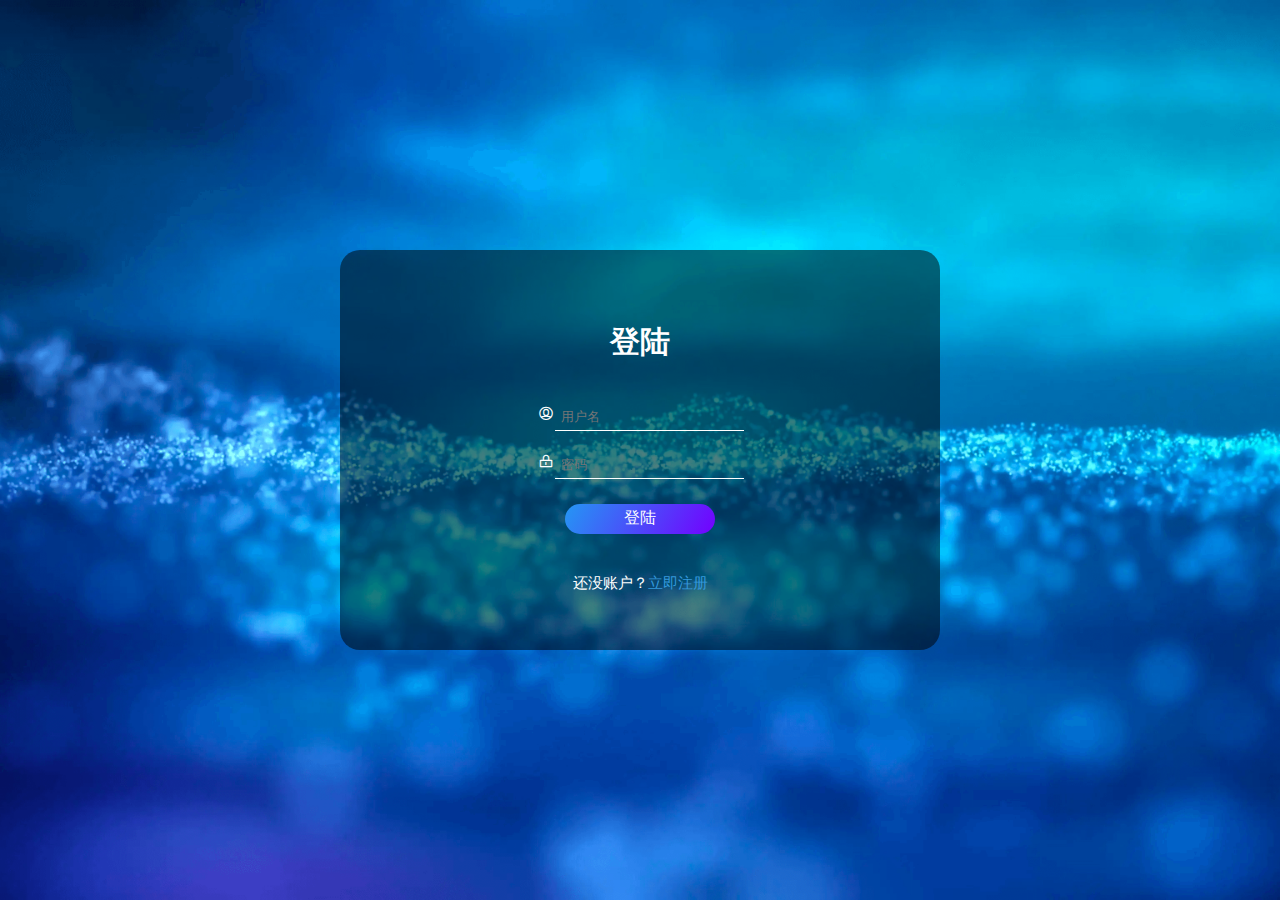
==== index.html @ 58e6f4a0 "first commit" ====
<!DOCTYPE html>
<html lang="en">

<head>
    <meta charset="UTF-8">
    <meta http-equiv="X-UA-Compatible" content="IE=edge">
    <meta name="viewport" content="width=device-width, initial-scale=1.0">
    <title>登陆系统</title>

    <link rel="stylesheet" href="./css/iconfont.css">
    <link rel="stylesheet" href="./css/index.css">

    <script src="./js/vue.js"></script>
    <script src="./js/axios-0.18.0.js"></script>
</head>

<body>

    <div class="login-box" id="login-vue">
        <h1>登陆</h1>
        <div class="input-box">
            <div class="input-text">
                <span class='iconfont icon-mine'></span>
                <input type="text" placeholder="用户名">
            </div>
            <div class="input-text">
                <span class='iconfont icon-lock'></span>
                <input type="password" placeholder="密码">
            </div>
            <div class="input-btn" @click="login_check()">
                登陆
            </div>

            <div class="sign-up">
                还没账户？<a href="#">立即注册</a>
            </div>
        </div>
    </div>


</body>
<!--vue内容-->
<script src="./js/index.js"></script>

</html>
---- css/iconfont.css ----
@font-face {font-family: "iconfont";
    src: url('iconfont.eot?t=1606563658079'); /* IE9 */
    src: url('iconfont.eot?t=1606563658079#iefix') format('embedded-opentype'), /* IE6-IE8 */
    url('[data-uri]') format('woff2'),
    url('iconfont.woff?t=1606563658079') format('woff'),
    url('iconfont.ttf?t=1606563658079') format('truetype'), /* chrome, firefox, opera, Safari, Android, iOS 4.2+ */
    url('iconfont.svg?t=1606563658079#iconfont') format('svg'); /* iOS 4.1- */
  }
  
  .iconfont {
    font-family: "iconfont" !important;
    font-size: 16px;
    font-style: normal;
    -webkit-font-smoothing: antialiased;
    -moz-osx-font-smoothing: grayscale;
  }
  
  .icon-coupons:before {
    content: "\e6fb";
  }
  
  .icon-createtask_fill:before {
    content: "\e6fc";
  }
  
  .icon-createtask:before {
    content: "\e6fd";
  }
  
  .icon-customerservice_fill:before {
    content: "\e6fe";
  }
  
  .icon-customerservice:before {
    content: "\e6ff";
  }
  
  .icon-delete_fill:before {
    content: "\e700";
  }
  
  .icon-delete:before {
    content: "\e701";
  }
  
  .icon-document:before {
    content: "\e702";
  }
  
  .icon-document_fill:before {
    content: "\e703";
  }
  
  .icon-dynamic_fill:before {
    content: "\e704";
  }
  
  .icon-dynamic:before {
    content: "\e705";
  }
  
  .icon-editor:before {
    content: "\e706";
  }
  
  .icon-eit:before {
    content: "\e707";
  }
  
  .icon-emoji_fill:before {
    content: "\e708";
  }
  
  .icon-emoji:before {
    content: "\e709";
  }
  
  .icon-empty:before {
    content: "\e70a";
  }
  
  .icon-empty_fill:before {
    content: "\e70b";
  }
  
  .icon-enter:before {
    content: "\e70c";
  }
  
  .icon-enterinto:before {
    content: "\e70d";
  }
  
  .icon-enterinto_fill:before {
    content: "\e70e";
  }
  
  .icon-feedback_fill:before {
    content: "\e70f";
  }
  
  .icon-feedback:before {
    content: "\e710";
  }
  
  .icon-flag_fill:before {
    content: "\e711";
  }
  
  .icon-flag:before {
    content: "\e712";
  }
  
  .icon-flashlight:before {
    content: "\e713";
  }
  
  .icon-flashlight_fill:before {
    content: "\e714";
  }
  
  .icon-flip:before {
    content: "\e715";
  }
  
  .icon-flip_fill:before {
    content: "\e716";
  }
  
  .icon-fullscreen:before {
    content: "\e717";
  }
  
  .icon-group:before {
    content: "\e718";
  }
  
  .icon-group_fill:before {
    content: "\e719";
  }
  
  .icon-headlines_fill:before {
    content: "\e71a";
  }
  
  .icon-headlines:before {
    content: "\e71b";
  }
  
  .icon-homepage_fill:before {
    content: "\e71c";
  }
  
  .icon-homepage:before {
    content: "\e71d";
  }
  
  .icon-integral_fill:before {
    content: "\e71e";
  }
  
  .icon-integral:before {
    content: "\e71f";
  }
  
  .icon-interactive_fill:before {
    content: "\e720";
  }
  
  .icon-interactive:before {
    content: "\e721";
  }
  
  .icon-keyboard:before {
    content: "\e722";
  }
  
  .icon-label:before {
    content: "\e723";
  }
  
  .icon-label_fill:before {
    content: "\e724";
  }
  
  .icon-like_fill:before {
    content: "\e725";
  }
  
  .icon-like:before {
    content: "\e726";
  }
  
  .icon-live_fill:before {
    content: "\e727";
  }
  
  .icon-live:before {
    content: "\e728";
  }
  
  .icon-lock_fill:before {
    content: "\e729";
  }
  
  .icon-lock:before {
    content: "\e72a";
  }
  
  .icon-mail:before {
    content: "\e72b";
  }
  
  .icon-mail_fill:before {
    content: "\e72c";
  }
  
  .icon-manage_fill:before {
    content: "\e72d";
  }
  
  .icon-manage:before {
    content: "\e72e";
  }
  
  .icon-message:before {
    content: "\e72f";
  }
  
  .icon-message_fill:before {
    content: "\e730";
  }
  
  .icon-mine:before {
    content: "\e731";
  }
  
  .icon-mine_fill:before {
    content: "\e732";
  }
  
  .icon-mobilephone_fill:before {
    content: "\e733";
  }
  
  .icon-mobilephone:before {
    content: "\e734";
  }
  
  .icon-more:before {
    content: "\e735";
  }
  
  .icon-narrow:before {
    content: "\e736";
  }
  
  .icon-offline_fill:before {
    content: "\e737";
  }
  
  .icon-offline:before {
    content: "\e738";
  }
  
  .icon-order_fill:before {
    content: "\e739";
  }
  
  .icon-order:before {
    content: "\e73a";
  }
  
  .icon-other:before {
    content: "\e73b";
  }
  
  .icon-people_fill:before {
    content: "\e73c";
  }
  
  .icon-people:before {
    content: "\e73d";
  }
  
  .icon-picture_fill:before {
    content: "\e73e";
  }
  
  .icon-picture:before {
    content: "\e73f";
  }
  
  .icon-play:before {
    content: "\e740";
  }
  
  .icon-play_fill:before {
    content: "\e741";
  }
  
  .icon-playon_fill:before {
    content: "\e742";
  }
  
  .icon-playon:before {
    content: "\e743";
  }
  
  .icon-praise_fill:before {
    content: "\e744";
  }
  
  .icon-praise:before {
    content: "\e745";
  }
  
  .icon-prompt_fill:before {
    content: "\e746";
  }
  
  .icon-prompt:before {
    content: "\e747";
  }
  
  .icon-qrcode_fill:before {
    content: "\e748";
  }
  
  .icon-qrcode:before {
    content: "\e749";
  }
  
  .icon-redpacket_fill:before {
    content: "\e74a";
  }
  
  .icon-redpacket:before {
    content: "\e74b";
  }
  
  .icon-refresh:before {
    content: "\e74c";
  }
  
  .icon-remind_fill:before {
    content: "\e74d";
  }
  
  .icon-remind:before {
    content: "\e74e";
  }
  
  .icon-return:before {
    content: "\e74f";
  }
  
  .icon-right:before {
    content: "\e750";
  }
  
  .icon-scan:before {
    content: "\e751";
  }
  
  .icon-select_fill:before {
    content: "\e752";
  }
  
  .icon-select:before {
    content: "\e753";
  }
  
  .icon-send:before {
    content: "\e754";
  }
  
  .icon-service_fill:before {
    content: "\e755";
  }
  
  .icon-service:before {
    content: "\e756";
  }
  
  .icon-setup_fill:before {
    content: "\e757";
  }
  
  .icon-setup:before {
    content: "\e758";
  }
  
  .icon-share_fill:before {
    content: "\e759";
  }
  
  .icon-share:before {
    content: "\e75a";
  }
  
  .icon-shielding_fill:before {
    content: "\e75b";
  }
  
  .icon-shielding:before {
    content: "\e75c";
  }
  
  .icon-smallscreen_fill:before {
    content: "\e75d";
  }
  
  .icon-smallscreen:before {
    content: "\e75e";
  }
  
  .icon-stealth_fill:before {
    content: "\e75f";
  }
  
  .icon-stealth:before {
    content: "\e760";
  }
  
  .icon-success_fill:before {
    content: "\e761";
  }
  
  .icon-success:before {
    content: "\e762";
  }
  
  .icon-suspend:before {
    content: "\e763";
  }
  
  .icon-switch:before {
    content: "\e764";
  }
  
  .icon-systemprompt_fill:before {
    content: "\e765";
  }
  
  .icon-systemprompt:before {
    content: "\e766";
  }
  
  .icon-tailor:before {
    content: "\e767";
  }
  
  .icon-task:before {
    content: "\e768";
  }
  
  .icon-task_fill:before {
    content: "\e769";
  }
  
  .icon-tasklist_fill:before {
    content: "\e76a";
  }
  
  .icon-tasklist:before {
    content: "\e76b";
  }
  
  .icon-text:before {
    content: "\e76c";
  }
  
  .icon-time_fill:before {
    content: "\e76d";
  }
  
  .icon-time:before {
    content: "\e76e";
  }
  
  .icon-translation_fill:before {
    content: "\e76f";
  }
  
  .icon-translation:before {
    content: "\e770";
  }
  
  .icon-trash:before {
    content: "\e771";
  }
  
  .icon-trash_fill:before {
    content: "\e772";
  }
  
  .icon-undo:before {
    content: "\e773";
  }
  
  .icon-unlock_fill:before {
    content: "\e774";
  }
  
  .icon-unlock:before {
    content: "\e775";
  }
  
  .icon-video:before {
    content: "\e776";
  }
  
  .icon-video_fill:before {
    content: "\e777";
  }
  
  .icon-warning_fill:before {
    content: "\e778";
  }
  
  .icon-warning:before {
    content: "\e779";
  }
  
  .icon-workbench_fill:before {
    content: "\e77a";
  }
  
  .icon-workbench:before {
    content: "\e77b";
  }
  
  .icon-search:before {
    content: "\e77c";
  }
  
  .icon-searchfill:before {
    content: "\e77d";
  }
  
  .icon-qianniu:before {
    content: "\e77e";
  }
  
  .icon-publishgoods_fill:before {
    content: "\e77f";
  }
  
  .icon-shop_fill:before {
    content: "\e780";
  }
  
  .icon-transaction_fill:before {
    content: "\e781";
  }
  
  .icon-packup:before {
    content: "\e782";
  }
  
  .icon-unfold:before {
    content: "\e783";
  }
  
  .icon-wangwang:before {
    content: "\e784";
  }
  
  .icon-financial_fill:before {
    content: "\e785";
  }
  
  .icon-marketing_fill:before {
    content: "\e786";
  }
  
  .icon-shake:before {
    content: "\e787";
  }
  
  .icon-decoration_fill:before {
    content: "\e788";
  }
  
  .icon-budaidise:before {
    content: "\e789";
  }
  
  .icon-qianniudaidise:before {
    content: "\e78a";
  }
  
  .icon-questions:before {
    content: "\e78b";
  }
  
  .icon-supply:before {
    content: "\e78c";
  }
  
  .icon-tools:before {
    content: "\e78d";
  }
  
  .icon-int:before {
    content: "\e78e";
  }
  
  .icon-commodity:before {
    content: "\e78f";
  }
  
  .icon-zhtn:before {
    content: "\e790";
  }
  
  .icon-accessory:before {
    content: "\e6dd";
  }
  
  .icon-activity:before {
    content: "\e6de";
  }
  
  .icon-activity_fill:before {
    content: "\e6df";
  }
  
  .icon-add:before {
    content: "\e6e0";
  }
  
  .icon-addition_fill:before {
    content: "\e6e1";
  }
  
  .icon-addition:before {
    content: "\e6e2";
  }
  
  .icon-addpeople_fill:before {
    content: "\e6e3";
  }
  
  .icon-addpeople:before {
    content: "\e6e4";
  }
  
  .icon-addressbook_fill:before {
    content: "\e6e5";
  }
  
  .icon-addressbook:before {
    content: "\e6e6";
  }
  
  .icon-barrage_fill:before {
    content: "\e6e7";
  }
  
  .icon-barrage:before {
    content: "\e6e8";
  }
  
  .icon-browse_fill:before {
    content: "\e6e9";
  }
  
  .icon-browse:before {
    content: "\e6ea";
  }
  
  .icon-brush:before {
    content: "\e6eb";
  }
  
  .icon-brush_fill:before {
    content: "\e6ec";
  }
  
  .icon-businesscard_fill:before {
    content: "\e6ed";
  }
  
  .icon-businesscard:before {
    content: "\e6ee";
  }
  
  .icon-camera_fill:before {
    content: "\e6ef";
  }
  
  .icon-camera:before {
    content: "\e6f0";
  }
  
  .icon-clock_fill:before {
    content: "\e6f1";
  }
  
  .icon-clock:before {
    content: "\e6f2";
  }
  
  .icon-close:before {
    content: "\e6f3";
  }
  
  .icon-collection_fill:before {
    content: "\e6f4";
  }
  
  .icon-collection:before {
    content: "\e6f5";
  }
  
  .icon-computer_fill:before {
    content: "\e6f6";
  }
  
  .icon-computer:before {
    content: "\e6f7";
  }
  
  .icon-coordinates_fill:before {
    content: "\e6f8";
  }
  
  .icon-coordinates:before {
    content: "\e6f9";
  }
  
  .icon-coupons_fill:before {
    content: "\e6fa";
  }
---- css/index.css ----
* {
    padding: 0;
    margin: 0;
    box-sizing: border-box;
}

body {
    display: flex;
    justify-content: center;
    align-items: center;
    width: 100%;
    min-height: 100vh;
    background-image: url("../img/4.png");
    background-repeat: no-repeat;
    background-position: center;
    background-size: cover;
    overflow: hidden;
}

.login-box {
    display: flex;
    justify-content: center;
    align-content: space-around;
    flex-wrap: wrap;
    width: 600px;
    height: 400px;
    background-color: rgba(0, 0, 0, .5);
    border: 10px;
    padding: 20px 50px;
    border-radius: 20px;
}

.login-box h1 {
    width: 100%;
    display: flex;
    justify-content: center;
    color: #fff;
    font-size: 30px;
    margin-top: 50px;
}

.login-box .input-box {
    display: flex;
    flex-wrap: wrap;
    justify-content: center;
    align-items: center;
    transform: translateY(-35px);
    margin-top: 50px;
}

.login-box .input-box .input-text {
    width: 100%;
    display: flex;
    justify-content: center;
}

.login-box .input-box .input-text span {
    color: white;
    font-size: 18px;
    margin-top: 20px;
}

.login-box .input-box .input-text input {
    border: 0;
    padding: 6px;
    border-bottom: 1px solid white;
    background-color: #ffffff00;
    color: #fff;
    margin-top: 20px;
}

.login-box .input-box .input-btn {
    display: flex;
    justify-content: center;
    align-items: center;
    margin-top: 25px;
    width: 150px;
    height: 30px;
    color: #fff;
    background: linear-gradient(120deg, #2497f4 0%, #7300ff 100%);
    border-radius: 25px;
    cursor: pointer;
}

.login-box .input-box .sign-up {
    width: 100%;
    display: flex;
    justify-content: center;
    margin-top: 40px;
    color: white;
    font-size: 15px;
    pointer-events: none;
}

.login-box .input-box .sign-up a {
    color: #3498db;
    text-decoration: none;
    cursor: pointer;
}
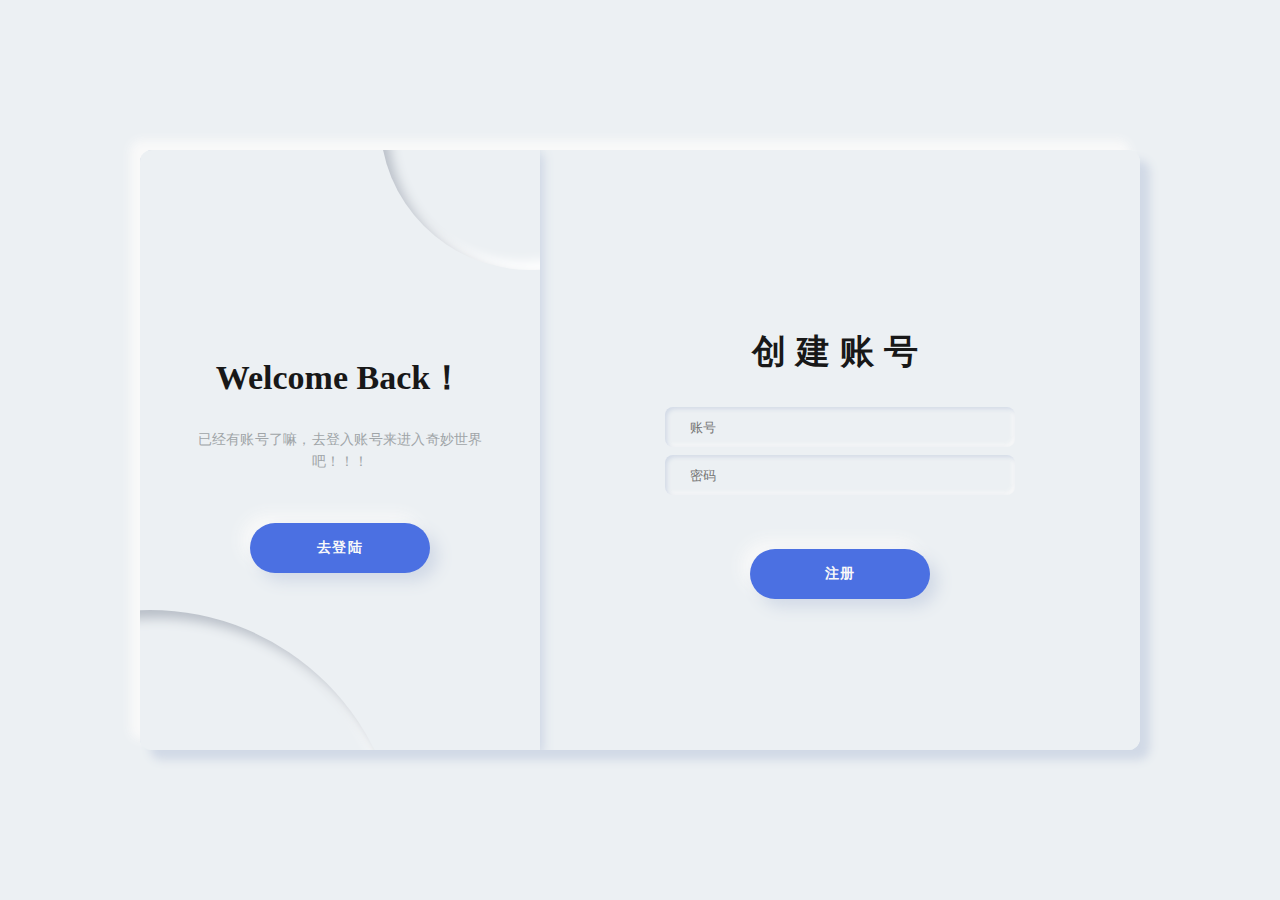
==== commit aa8ffca2: "开发2" ====
--- a/index.html
+++ b/index.html
@@ -5,41 +5,444 @@
     <meta charset="UTF-8">
     <meta http-equiv="X-UA-Compatible" content="IE=edge">
     <meta name="viewport" content="width=device-width, initial-scale=1.0">
-    <title>登陆系统</title>
-
-    <link rel="stylesheet" href="./css/iconfont.css">
-    <link rel="stylesheet" href="./css/index.css">
+    <title>财务管理系统</title>
+    <!-- 导入字体图标 -->
+    <!-- <link rel="stylesheet" href="./font_mw3z7ts489g/iconfont.css"> -->
+
+    <style>
+        * {
+            margin: 0;
+            padding: 0;
+            box-sizing: border-box;
+            /* 字体无法选中 */
+            user-select: none;
+        }
+
+        body {
+            width: 100%;
+            height: 100vh;
+            display: flex;
+            justify-content: center;
+            align-items: center;
+            font-size: 12px;
+            background-color: #ecf0f3;
+            color: #a0a5a8;
+        }
+
+        .shell {
+            position: relative;
+            width: 1000px;
+            min-width: 1000px;
+            min-height: 600px;
+            height: 600px;
+            padding: 25px;
+            background-color: #ecf0f3;
+            box-shadow: 10px 10px 10px #d1d9e6, -10px -10px 10px #f9f9f9;
+            border-radius: 12px;
+            overflow: hidden;
+        }
+
+        /* 设置响应式 */
+        @media (max-width: 1200px) {
+            .shell {
+                transform: scale(0.7);
+            }
+        }
+
+        @media (max-width: 1000px) {
+            .shell {
+                transform: scale(0.6);
+            }
+        }
+
+        @media (max-width: 800px) {
+            .shell {
+                transform: scale(0.5);
+            }
+        }
+
+        @media (max-width: 600px) {
+            .shell {
+                transform: scale(0.4);
+            }
+        }
+
+        .container {
+            display: flex;
+            justify-content: center;
+            align-items: center;
+            position: absolute;
+            top: 0;
+            width: 600px;
+            height: 100%;
+            padding: 25px;
+            background-color: #ecf0f3;
+            transition: 1.25s;
+        }
+
+        .form {
+            display: flex;
+            justify-content: center;
+            align-items: center;
+            flex-direction: column;
+            width: 100%;
+            height: 100%;
+        }
+
+        .iconfont {
+            margin: 0 5px;
+            border: rgba(0, 0, 0, 0.5) 2px solid;
+            border-radius: 50%;
+            font-size: 25px;
+            padding: 3px;
+            opacity: 0.5;
+            transition: 0.1s;
+        }
+
+        .iconfont:hover {
+            opacity: 1;
+            transition: 0.15s;
+            cursor: pointer;
+        }
+
+        .form_input {
+            width: 350px;
+            height: 40px;
+            margin: 4px 0;
+            padding-left: 25px;
+            font-size: 13px;
+            letter-spacing: 0.15px;
+            border: none;
+            outline: none;
+            background-color: #ecf0f3;
+            transition: 0.25s ease;
+            border-radius: 8px;
+            box-shadow: inset 2px 2px 4px #d1d9e6, inset -2px -2px 4px #f9f9f9;
+        }
+
+        .form_input:focus {
+            box-shadow: inset 4px 4px 4px #d1d9e6, inset -4px -4px 4px #f9f9f9;
+        }
+
+        .form_span {
+            margin-top: 30px;
+            margin-bottom: 12px;
+        }
+
+        .form_link {
+            color: #181818;
+            font-size: 15px;
+            margin-top: 25px;
+            border-bottom: 1px solid #a0a5a8;
+            line-height: 2;
+        }
+
+        .title {
+            font-size: 34px;
+            font-weight: 700;
+            line-height: 3;
+            color: #181818;
+            letter-spacing: 10px;
+        }
+
+        .description {
+            font-size: 14px;
+            letter-spacing: 0.25px;
+            text-align: center;
+            line-height: 1.6;
+        }
+
+        .button {
+            width: 180px;
+            height: 50px;
+            border-radius: 25px;
+            margin-top: 50px;
+            font-weight: 700;
+            font-size: 14px;
+            letter-spacing: 1.15px;
+            background-color: #4B70E2;
+            color: #f9f9f9;
+            box-shadow: 8px 8px 16px #d1d9e6, -8px -8px 16px #f9f9f9;
+            border: none;
+            outline: none;
+        }
+
+        .a-container {
+            z-index: 100;
+            left: calc(100% - 600px);
+        }
+
+        .b-container {
+            left: calc(100% - 600px);
+            z-index: 0;
+        }
+
+        .switch {
+            display: flex;
+            justify-content: center;
+            align-items: center;
+            position: absolute;
+            top: 0;
+            left: 0;
+            height: 100%;
+            width: 400px;
+            padding: 50px;
+            z-index: 200;
+            transition: 1.25s;
+            background-color: #ecf0f3;
+            overflow: hidden;
+            box-shadow: 4px 4px 10px #d1d9e6, -4px -4px 10px #d1d9e6;
+        }
+
+        .switch_circle {
+            position: absolute;
+            width: 500px;
+            height: 500px;
+            border-radius: 50%;
+            background-color: #ecf0f3;
+            box-shadow: inset 8px 8px 12px #b8bec7, inset -8px -8px 12px #fff;
+            bottom: -60%;
+            left: -60%;
+            transition: 1.25s;
+        }
+
+        .switch_circle-t {
+            top: -30%;
+            left: 60%;
+            width: 300px;
+            height: 300px;
+        }
+
+        .switch_container {
+            display: flex;
+            justify-content: center;
+            align-items: center;
+            flex-direction: column;
+            position: absolute;
+            width: 400px;
+            padding: 50px 55px;
+            transition: 1.25s;
+        }
+
+        .switch_button {
+            cursor: pointer;
+        }
+
+        .switch_button:hover,
+        .submit:hover {
+            box-shadow: 6px 6px 10px #d1d9e6, -6px -6px 10px #f9f9f9;
+            transform: scale(0.985);
+            transition: 0.25s;
+        }
+
+        .switch_button:active,
+        .switch_button:focus {
+            box-shadow: 2px 2px 6px #d1d9e6, -2px -2px 6px #f9f9f9;
+            transform: scale(0.97);
+            transition: 0.25s;
+        }
+
+        .is-txr {
+            left: calc(100% - 400px);
+            transition: 1.25s;
+            transform-origin: left;
+        }
+
+        .is-txl {
+            left: 0;
+            transition: 1.25s;
+            transform-origin: right;
+        }
+
+        .is-z {
+            z-index: 200;
+            transition: 1.25s;
+        }
+
+        .is-hidden {
+            visibility: hidden;
+            opacity: 0;
+            position: absolute;
+            transition: 1.25s;
+        }
+
+        .is-gx {
+            animation: is-gx 1.25s;
+        }
+
+        @keyframes is-gx {
+
+            0%,
+            10%,
+            100% {
+                width: 400px;
+            }
+
+            30%,
+            50% {
+                width: 500px;
+            }
+        }
+    </style>
 
     <script src="./js/vue.js"></script>
     <script src="./js/axios-0.18.0.js"></script>
+    <script src="element-ui/lib/index.js"></script>
+    <link rel="stylesheet" href="element-ui/lib/theme-chalk/index.css">
+
 </head>
 
 <body>
-
-    <div class="login-box" id="login-vue">
-        <h1>登陆</h1>
-        <div class="input-box">
-            <div class="input-text">
-                <span class='iconfont icon-mine'></span>
-                <input type="text" placeholder="用户名">
+    <div class="shell" id="login-vue">
+        <div class="container a-container" id="a-container">
+            <form action="" method="" class="form" id="a-form">
+                <h2 class="form_title title">创建账号</h2>
+                <input type="text" class="form_input" placeholder="账号" v-model="accountInfo.account">
+                <input type="text" class="form_input" placeholder="密码" v-model="accountInfo.password">
+                <button class="form_button button submit" @click="register()">注册</button>
+            </form>
+        </div>
+
+        <div class="container b-container" id="b-container">
+            <form action="" method="" class="form" id="b-form">
+                <h2 class="form_title title">登入账号</h2>
+                <input type="text" class="form_input" placeholder="账号" v-model="accountInfo.account">
+                <input type="text" class="form_input" placeholder="密码" v-model="accountInfo.password">
+                <a class="form_link">忘记密码？</a>
+                <button class="form_button button submit" @click="login_check()">登陆</button>
+            </form>
+        </div>
+
+        <div class="switch" id="switch-cnt">
+            <div class="switch_circle"></div>
+            <div class="switch_circle switch_circle-t"></div>
+            <div class="switch_container" id="switch-c1">
+                <h2 class="switch_title title" style="letter-spacing: 0;">Welcome Back！</h2>
+                <p class="switch_description description">已经有账号了嘛，去登入账号来进入奇妙世界吧！！！</p>
+                <button class="switch_button button switch-btn">去登陆</button>
             </div>
-            <div class="input-text">
-                <span class='iconfont icon-lock'></span>
-                <input type="password" placeholder="密码">
-            </div>
-            <div class="input-btn" @click="login_check()">
-                登陆
-            </div>
-
-            <div class="sign-up">
-                还没账户？<a href="#">立即注册</a>
+
+            <div class="switch_container is-hidden" id="switch-c2">
+                <h2 class="switch_title title" style="letter-spacing: 0;">Hello Friend！</h2>
+                <p class="switch_description description">去注册一个账号，成为尊贵的粉丝会员，让我们踏入奇妙的旅途！</p>
+                <button class="switch_button button switch-btn">去注册</button>
             </div>
         </div>
     </div>
-
-
 </body>
-<!--vue内容-->
-<script src="./js/index.js"></script>
+
+</html>
+<script>
+
+    new Vue({
+        el: "#login-vue",
+        data: {
+            accountInfo: {
+                account: '',
+                password: ''
+            },
+
+        },
+        methods: {
+            //注册
+            register() {
+                axios({
+                    url: 'http://127.0.0.1:8080/system/FamilyAccounts/register',
+                    params: {
+                        account: this.accountInfo.account,
+                        password: this.accountInfo.password
+                    }
+                }).then((res) => {
+                    console.log(res);
+                    if (res.data.flag == true) {
+                        this.$message.success("注册成功");
+                        // //保存token
+                        sessionStorage.setItem("cwgl_token", res.data.data);
+                        document.location.href = './main.html'
+                    } else {
+                        this.$message.error("注册失败");
+                    }
+                })
+            },
+            //点击登陆按钮，发送请求判断是否登陆成功
+            login_check() {
+                axios({
+                    url: 'http://127.0.0.1:8080/system/FamilyAccounts/login',
+                    params: {
+                        account: this.accountInfo.account,
+                        password: this.accountInfo.password
+                    }
+                }).then((res) => {
+                    console.log(res);
+                    if (res.data.flag == true) {
+                        // this.$message.success("登陆成功" + res.data.data);
+                        // //保存token
+                        sessionStorage.setItem("cwgl_token", res.data.data);
+                        document.location.href = './main.html'
+                    } else {
+                        this.$message.error("登陆失败");
+                    }
+                })
+            },
+        },
+        mounted() {
+
+            let switchCtn = document.querySelector("#switch-cnt");
+            let switchC1 = document.querySelector("#switch-c1");
+            let switchC2 = document.querySelector("#switch-c2");
+            let switchCircle = document.querySelectorAll(".switch_circle");
+            let switchBtn = document.querySelectorAll(".switch-btn");
+            let aContainer = document.querySelector("#a-container");
+            let bContainer = document.querySelector("#b-container");
+            let allButtons = document.querySelectorAll(".submit");
+
+            let getButtons = (e) => e.preventDefault()
+            let changeForm = (e) => {
+                // 修改类名
+                switchCtn.classList.add("is-gx");
+                setTimeout(function () {
+                    switchCtn.classList.remove("is-gx");
+                }, 1500)
+                switchCtn.classList.toggle("is-txr");
+                switchCircle[0].classList.toggle("is-txr");
+                switchCircle[1].classList.toggle("is-txr");
+
+                switchC1.classList.toggle("is-hidden");
+                switchC2.classList.toggle("is-hidden");
+                aContainer.classList.toggle("is-txl");
+                bContainer.classList.toggle("is-txl");
+                bContainer.classList.toggle("is-z");
+            }
+            // 点击切换
+            let shell = (e) => {
+                for (var i = 0; i < allButtons.length; i++)
+                    allButtons[i].addEventListener("click", getButtons);
+                for (var i = 0; i < switchBtn.length; i++)
+                    switchBtn[i].addEventListener("click", changeForm)
+            }
+            window.addEventListener("load", shell);
+
+            axios.defaults.withCredentials = true;
+            //每次请求携带token
+            let token = sessionStorage.getItem("cwgl_token")
+            axios.interceptors.request.use(
+                config => {
+                    if (token) config.headers['authorization'] = token
+                    return config
+                },
+                error => {
+                    console.log(error)
+                    return Promise.reject(error)
+                }
+            )
+        }
+
+    })
+
+
+
+</script>
+
+</body>
 
 </html>--- a/element-ui/lib/theme-chalk/index.css
+++ b/element-ui/lib/theme-chalk/index.css
@@ -0,0 +1 @@
+@charset "UTF-8";@font-face{font-family:element-icons;src:url(fonts/element-icons.woff) format("woff"),url(fonts/element-icons.ttf) format("truetype");font-weight:400;font-display:"auto";font-style:normal}[class*=" el-icon-"],[class^=el-icon-]{font-family:element-icons!important;speak:none;font-style:normal;font-weight:400;font-variant:normal;text-transform:none;line-height:1;vertical-align:baseline;display:inline-block;-webkit-font-smoothing:antialiased;-moz-osx-font-smoothing:grayscale}.el-icon-ice-cream-round:before{content:"\e6a0"}.el-icon-ice-cream-square:before{content:"\e6a3"}.el-icon-lollipop:before{content:"\e6a4"}.el-icon-potato-strips:before{content:"\e6a5"}.el-icon-milk-tea:before{content:"\e6a6"}.el-icon-ice-drink:before{content:"\e6a7"}.el-icon-ice-tea:before{content:"\e6a9"}.el-icon-coffee:before{content:"\e6aa"}.el-icon-orange:before{content:"\e6ab"}.el-icon-pear:before{content:"\e6ac"}.el-icon-apple:before{content:"\e6ad"}.el-icon-cherry:before{content:"\e6ae"}.el-icon-watermelon:before{content:"\e6af"}.el-icon-grape:before{content:"\e6b0"}.el-icon-refrigerator:before{content:"\e6b1"}.el-icon-goblet-square-full:before{content:"\e6b2"}.el-icon-goblet-square:before{content:"\e6b3"}.el-icon-goblet-full:before{content:"\e6b4"}.el-icon-goblet:before{content:"\e6b5"}.el-icon-cold-drink:before{content:"\e6b6"}.el-icon-coffee-cup:before{content:"\e6b8"}.el-icon-water-cup:before{content:"\e6b9"}.el-icon-hot-water:before{content:"\e6ba"}.el-icon-ice-cream:before{content:"\e6bb"}.el-icon-dessert:before{content:"\e6bc"}.el-icon-sugar:before{content:"\e6bd"}.el-icon-tableware:before{content:"\e6be"}.el-icon-burger:before{content:"\e6bf"}.el-icon-knife-fork:before{content:"\e6c1"}.el-icon-fork-spoon:before{content:"\e6c2"}.el-icon-chicken:before{content:"\e6c3"}.el-icon-food:before{content:"\e6c4"}.el-icon-dish-1:before{content:"\e6c5"}.el-icon-dish:before{content:"\e6c6"}.el-icon-moon-night:before{content:"\e6ee"}.el-icon-moon:before{content:"\e6f0"}.el-icon-cloudy-and-sunny:before{content:"\e6f1"}.el-icon-partly-cloudy:before{content:"\e6f2"}.el-icon-cloudy:before{content:"\e6f3"}.el-icon-sunny:before{content:"\e6f6"}.el-icon-sunset:before{content:"\e6f7"}.el-icon-sunrise-1:before{content:"\e6f8"}.el-icon-sunrise:before{content:"\e6f9"}.el-icon-heavy-rain:before{content:"\e6fa"}.el-icon-lightning:before{content:"\e6fb"}.el-icon-light-rain:before{content:"\e6fc"}.el-icon-wind-power:before{content:"\e6fd"}.el-icon-baseball:before{content:"\e712"}.el-icon-soccer:before{content:"\e713"}.el-icon-football:before{content:"\e715"}.el-icon-basketball:before{content:"\e716"}.el-icon-ship:before{content:"\e73f"}.el-icon-truck:before{content:"\e740"}.el-icon-bicycle:before{content:"\e741"}.el-icon-mobile-phone:before{content:"\e6d3"}.el-icon-service:before{content:"\e6d4"}.el-icon-key:before{content:"\e6e2"}.el-icon-unlock:before{content:"\e6e4"}.el-icon-lock:before{content:"\e6e5"}.el-icon-watch:before{content:"\e6fe"}.el-icon-watch-1:before{content:"\e6ff"}.el-icon-timer:before{content:"\e702"}.el-icon-alarm-clock:before{content:"\e703"}.el-icon-map-location:before{content:"\e704"}.el-icon-delete-location:before{content:"\e705"}.el-icon-add-location:before{content:"\e706"}.el-icon-location-information:before{content:"\e707"}.el-icon-location-outline:before{content:"\e708"}.el-icon-location:before{content:"\e79e"}.el-icon-place:before{content:"\e709"}.el-icon-discover:before{content:"\e70a"}.el-icon-first-aid-kit:before{content:"\e70b"}.el-icon-trophy-1:before{content:"\e70c"}.el-icon-trophy:before{content:"\e70d"}.el-icon-medal:before{content:"\e70e"}.el-icon-medal-1:before{content:"\e70f"}.el-icon-stopwatch:before{content:"\e710"}.el-icon-mic:before{content:"\e711"}.el-icon-copy-document:before{content:"\e718"}.el-icon-full-screen:before{content:"\e719"}.el-icon-switch-button:before{content:"\e71b"}.el-icon-aim:before{content:"\e71c"}.el-icon-crop:before{content:"\e71d"}.el-icon-odometer:before{content:"\e71e"}.el-icon-time:before{content:"\e71f"}.el-icon-bangzhu:before{content:"\e724"}.el-icon-close-notification:before{content:"\e726"}.el-icon-microphone:before{content:"\e727"}.el-icon-turn-off-microphone:before{content:"\e728"}.el-icon-position:before{content:"\e729"}.el-icon-postcard:before{content:"\e72a"}.el-icon-message:before{content:"\e72b"}.el-icon-chat-line-square:before{content:"\e72d"}.el-icon-chat-dot-square:before{content:"\e72e"}.el-icon-chat-dot-round:before{content:"\e72f"}.el-icon-chat-square:before{content:"\e730"}.el-icon-chat-line-round:before{content:"\e731"}.el-icon-chat-round:before{content:"\e732"}.el-icon-set-up:before{content:"\e733"}.el-icon-turn-off:before{content:"\e734"}.el-icon-open:before{content:"\e735"}.el-icon-connection:before{content:"\e736"}.el-icon-link:before{content:"\e737"}.el-icon-cpu:before{content:"\e738"}.el-icon-thumb:before{content:"\e739"}.el-icon-female:before{content:"\e73a"}.el-icon-male:before{content:"\e73b"}.el-icon-guide:before{content:"\e73c"}.el-icon-news:before{content:"\e73e"}.el-icon-price-tag:before{content:"\e744"}.el-icon-discount:before{content:"\e745"}.el-icon-wallet:before{content:"\e747"}.el-icon-coin:before{content:"\e748"}.el-icon-money:before{content:"\e749"}.el-icon-bank-card:before{content:"\e74a"}.el-icon-box:before{content:"\e74b"}.el-icon-present:before{content:"\e74c"}.el-icon-sell:before{content:"\e6d5"}.el-icon-sold-out:before{content:"\e6d6"}.el-icon-shopping-bag-2:before{content:"\e74d"}.el-icon-shopping-bag-1:before{content:"\e74e"}.el-icon-shopping-cart-2:before{content:"\e74f"}.el-icon-shopping-cart-1:before{content:"\e750"}.el-icon-shopping-cart-full:before{content:"\e751"}.el-icon-smoking:before{content:"\e752"}.el-icon-no-smoking:before{content:"\e753"}.el-icon-house:before{content:"\e754"}.el-icon-table-lamp:before{content:"\e755"}.el-icon-school:before{content:"\e756"}.el-icon-office-building:before{content:"\e757"}.el-icon-toilet-paper:before{content:"\e758"}.el-icon-notebook-2:before{content:"\e759"}.el-icon-notebook-1:before{content:"\e75a"}.el-icon-files:before{content:"\e75b"}.el-icon-collection:before{content:"\e75c"}.el-icon-receiving:before{content:"\e75d"}.el-icon-suitcase-1:before{content:"\e760"}.el-icon-suitcase:before{content:"\e761"}.el-icon-film:before{content:"\e763"}.el-icon-collection-tag:before{content:"\e765"}.el-icon-data-analysis:before{content:"\e766"}.el-icon-pie-chart:before{content:"\e767"}.el-icon-data-board:before{content:"\e768"}.el-icon-data-line:before{content:"\e76d"}.el-icon-reading:before{content:"\e769"}.el-icon-magic-stick:before{content:"\e76a"}.el-icon-coordinate:before{content:"\e76b"}.el-icon-mouse:before{content:"\e76c"}.el-icon-brush:before{content:"\e76e"}.el-icon-headset:before{content:"\e76f"}.el-icon-umbrella:before{content:"\e770"}.el-icon-scissors:before{content:"\e771"}.el-icon-mobile:before{content:"\e773"}.el-icon-attract:before{content:"\e774"}.el-icon-monitor:before{content:"\e775"}.el-icon-search:before{content:"\e778"}.el-icon-takeaway-box:before{content:"\e77a"}.el-icon-paperclip:before{content:"\e77d"}.el-icon-printer:before{content:"\e77e"}.el-icon-document-add:before{content:"\e782"}.el-icon-document:before{content:"\e785"}.el-icon-document-checked:before{content:"\e786"}.el-icon-document-copy:before{content:"\e787"}.el-icon-document-delete:before{content:"\e788"}.el-icon-document-remove:before{content:"\e789"}.el-icon-tickets:before{content:"\e78b"}.el-icon-folder-checked:before{content:"\e77f"}.el-icon-folder-delete:before{content:"\e780"}.el-icon-folder-remove:before{content:"\e781"}.el-icon-folder-add:before{content:"\e783"}.el-icon-folder-opened:before{content:"\e784"}.el-icon-folder:before{content:"\e78a"}.el-icon-edit-outline:before{content:"\e764"}.el-icon-edit:before{content:"\e78c"}.el-icon-date:before{content:"\e78e"}.el-icon-c-scale-to-original:before{content:"\e7c6"}.el-icon-view:before{content:"\e6ce"}.el-icon-loading:before{content:"\e6cf"}.el-icon-rank:before{content:"\e6d1"}.el-icon-sort-down:before{content:"\e7c4"}.el-icon-sort-up:before{content:"\e7c5"}.el-icon-sort:before{content:"\e6d2"}.el-icon-finished:before{content:"\e6cd"}.el-icon-refresh-left:before{content:"\e6c7"}.el-icon-refresh-right:before{content:"\e6c8"}.el-icon-refresh:before{content:"\e6d0"}.el-icon-video-play:before{content:"\e7c0"}.el-icon-video-pause:before{content:"\e7c1"}.el-icon-d-arrow-right:before{content:"\e6dc"}.el-icon-d-arrow-left:before{content:"\e6dd"}.el-icon-arrow-up:before{content:"\e6e1"}.el-icon-arrow-down:before{content:"\e6df"}.el-icon-arrow-right:before{content:"\e6e0"}.el-icon-arrow-left:before{content:"\e6de"}.el-icon-top-right:before{content:"\e6e7"}.el-icon-top-left:before{content:"\e6e8"}.el-icon-top:before{content:"\e6e6"}.el-icon-bottom:before{content:"\e6eb"}.el-icon-right:before{content:"\e6e9"}.el-icon-back:before{content:"\e6ea"}.el-icon-bottom-right:before{content:"\e6ec"}.el-icon-bottom-left:before{content:"\e6ed"}.el-icon-caret-top:before{content:"\e78f"}.el-icon-caret-bottom:before{content:"\e790"}.el-icon-caret-right:before{content:"\e791"}.el-icon-caret-left:before{content:"\e792"}.el-icon-d-caret:before{content:"\e79a"}.el-icon-share:before{content:"\e793"}.el-icon-menu:before{content:"\e798"}.el-icon-s-grid:before{content:"\e7a6"}.el-icon-s-check:before{content:"\e7a7"}.el-icon-s-data:before{content:"\e7a8"}.el-icon-s-opportunity:before{content:"\e7aa"}.el-icon-s-custom:before{content:"\e7ab"}.el-icon-s-claim:before{content:"\e7ad"}.el-icon-s-finance:before{content:"\e7ae"}.el-icon-s-comment:before{content:"\e7af"}.el-icon-s-flag:before{content:"\e7b0"}.el-icon-s-marketing:before{content:"\e7b1"}.el-icon-s-shop:before{content:"\e7b4"}.el-icon-s-open:before{content:"\e7b5"}.el-icon-s-management:before{content:"\e7b6"}.el-icon-s-ticket:before{content:"\e7b7"}.el-icon-s-release:before{content:"\e7b8"}.el-icon-s-home:before{content:"\e7b9"}.el-icon-s-promotion:before{content:"\e7ba"}.el-icon-s-operation:before{content:"\e7bb"}.el-icon-s-unfold:before{content:"\e7bc"}.el-icon-s-fold:before{content:"\e7a9"}.el-icon-s-platform:before{content:"\e7bd"}.el-icon-s-order:before{content:"\e7be"}.el-icon-s-cooperation:before{content:"\e7bf"}.el-icon-bell:before{content:"\e725"}.el-icon-message-solid:before{content:"\e799"}.el-icon-video-camera:before{content:"\e772"}.el-icon-video-camera-solid:before{content:"\e796"}.el-icon-camera:before{content:"\e779"}.el-icon-camera-solid:before{content:"\e79b"}.el-icon-download:before{content:"\e77c"}.el-icon-upload2:before{content:"\e77b"}.el-icon-upload:before{content:"\e7c3"}.el-icon-picture-outline-round:before{content:"\e75f"}.el-icon-picture-outline:before{content:"\e75e"}.el-icon-picture:before{content:"\e79f"}.el-icon-close:before{content:"\e6db"}.el-icon-check:before{content:"\e6da"}.el-icon-plus:before{content:"\e6d9"}.el-icon-minus:before{content:"\e6d8"}.el-icon-help:before{content:"\e73d"}.el-icon-s-help:before{content:"\e7b3"}.el-icon-circle-close:before{content:"\e78d"}.el-icon-circle-check:before{content:"\e720"}.el-icon-circle-plus-outline:before{content:"\e723"}.el-icon-remove-outline:before{content:"\e722"}.el-icon-zoom-out:before{content:"\e776"}.el-icon-zoom-in:before{content:"\e777"}.el-icon-error:before{content:"\e79d"}.el-icon-success:before{content:"\e79c"}.el-icon-circle-plus:before{content:"\e7a0"}.el-icon-remove:before{content:"\e7a2"}.el-icon-info:before{content:"\e7a1"}.el-icon-question:before{content:"\e7a4"}.el-icon-warning-outline:before{content:"\e6c9"}.el-icon-warning:before{content:"\e7a3"}.el-icon-goods:before{content:"\e7c2"}.el-icon-s-goods:before{content:"\e7b2"}.el-icon-star-off:before{content:"\e717"}.el-icon-star-on:before{content:"\e797"}.el-icon-more-outline:before{content:"\e6cc"}.el-icon-more:before{content:"\e794"}.el-icon-phone-outline:before{content:"\e6cb"}.el-icon-phone:before{content:"\e795"}.el-icon-user:before{content:"\e6e3"}.el-icon-user-solid:before{content:"\e7a5"}.el-icon-setting:before{content:"\e6ca"}.el-icon-s-tools:before{content:"\e7ac"}.el-icon-delete:before{content:"\e6d7"}.el-icon-delete-solid:before{content:"\e7c9"}.el-icon-eleme:before{content:"\e7c7"}.el-icon-platform-eleme:before{content:"\e7ca"}.el-icon-loading{-webkit-animation:rotating 2s linear infinite;animation:rotating 2s linear infinite}.el-icon--right{margin-left:5px}.el-icon--left{margin-right:5px}@-webkit-keyframes rotating{0%{-webkit-transform:rotateZ(0);transform:rotateZ(0)}100%{-webkit-transform:rotateZ(360deg);transform:rotateZ(360deg)}}@keyframes rotating{0%{-webkit-transform:rotateZ(0);transform:rotateZ(0)}100%{-webkit-transform:rotateZ(360deg);transform:rotateZ(360deg)}}.el-pagination{white-space:nowrap;padding:2px 5px;color:#303133;font-weight:700}.el-pagination::after,.el-pagination::before{display:table;content:""}.el-pagination::after{clear:both}.el-pagination button,.el-pagination span:not([class*=suffix]){display:inline-block;font-size:13px;min-width:35.5px;height:28px;line-height:28px;vertical-align:top;-webkit-box-sizing:border-box;box-sizing:border-box}.el-pagination .el-input__inner{text-align:center;-moz-appearance:textfield;line-height:normal}.el-pagination .el-input__suffix{right:0;-webkit-transform:scale(.8);transform:scale(.8)}.el-pagination .el-select .el-input{width:100px;margin:0 5px}.el-pagination .el-select .el-input .el-input__inner{padding-right:25px;border-radius:3px}.el-pagination button{border:none;padding:0 6px;background:0 0}.el-pagination button:focus{outline:0}.el-pagination button:hover{color:#409EFF}.el-pagination button:disabled{color:#C0C4CC;background-color:#FFF;cursor:not-allowed}.el-pagination .btn-next,.el-pagination .btn-prev{background:center center no-repeat #FFF;background-size:16px;cursor:pointer;margin:0;color:#303133}.el-pagination .btn-next .el-icon,.el-pagination .btn-prev .el-icon{display:block;font-size:12px;font-weight:700}.el-pagination .btn-prev{padding-right:12px}.el-pagination .btn-next{padding-left:12px}.el-pagination .el-pager li.disabled{color:#C0C4CC;cursor:not-allowed}.el-pager li,.el-pager li.btn-quicknext:hover,.el-pager li.btn-quickprev:hover{cursor:pointer}.el-pagination--small .btn-next,.el-pagination--small .btn-prev,.el-pagination--small .el-pager li,.el-pagination--small .el-pager li.btn-quicknext,.el-pagination--small .el-pager li.btn-quickprev,.el-pagination--small .el-pager li:last-child{border-color:transparent;font-size:12px;line-height:22px;height:22px;min-width:22px}.el-pagination--small .arrow.disabled{visibility:hidden}.el-pagination--small .more::before,.el-pagination--small li.more::before{line-height:24px}.el-pagination--small button,.el-pagination--small span:not([class*=suffix]){height:22px;line-height:22px}.el-pagination--small .el-pagination__editor,.el-pagination--small .el-pagination__editor.el-input .el-input__inner{height:22px}.el-pagination__sizes{margin:0 10px 0 0;font-weight:400;color:#606266}.el-pagination__sizes .el-input .el-input__inner{font-size:13px;padding-left:8px}.el-pagination__sizes .el-input .el-input__inner:hover{border-color:#409EFF}.el-pagination__total{margin-right:10px;font-weight:400;color:#606266}.el-pagination__jump{margin-left:24px;font-weight:400;color:#606266}.el-pagination__jump .el-input__inner{padding:0 3px}.el-pagination__rightwrapper{float:right}.el-pagination__editor{line-height:18px;padding:0 2px;height:28px;text-align:center;margin:0 2px;-webkit-box-sizing:border-box;box-sizing:border-box;border-radius:3px}.el-pager,.el-pagination.is-background .btn-next,.el-pagination.is-background .btn-prev{padding:0}.el-dialog,.el-pager li{-webkit-box-sizing:border-box}.el-pagination__editor.el-input{width:50px}.el-pagination__editor.el-input .el-input__inner{height:28px}.el-pagination__editor .el-input__inner::-webkit-inner-spin-button,.el-pagination__editor .el-input__inner::-webkit-outer-spin-button{-webkit-appearance:none;margin:0}.el-pagination.is-background .btn-next,.el-pagination.is-background .btn-prev,.el-pagination.is-background .el-pager li{margin:0 5px;background-color:#f4f4f5;color:#606266;min-width:30px;border-radius:2px}.el-pagination.is-background .btn-next.disabled,.el-pagination.is-background .btn-next:disabled,.el-pagination.is-background .btn-prev.disabled,.el-pagination.is-background .btn-prev:disabled,.el-pagination.is-background .el-pager li.disabled{color:#C0C4CC}.el-pagination.is-background .el-pager li:not(.disabled):hover{color:#409EFF}.el-pagination.is-background .el-pager li:not(.disabled).active{background-color:#409EFF;color:#FFF}.el-pagination.is-background.el-pagination--small .btn-next,.el-pagination.is-background.el-pagination--small .btn-prev,.el-pagination.is-background.el-pagination--small .el-pager li{margin:0 3px;min-width:22px}.el-pager,.el-pager li{vertical-align:top;margin:0;display:inline-block}.el-pager{-webkit-user-select:none;-moz-user-select:none;-ms-user-select:none;user-select:none;list-style:none;font-size:0}.el-pager .more::before{line-height:30px}.el-pager li{padding:0 4px;background:#FFF;font-size:13px;min-width:35.5px;height:28px;line-height:28px;box-sizing:border-box;text-align:center}.el-pager li.btn-quicknext,.el-pager li.btn-quickprev{line-height:28px;color:#303133}.el-pager li.btn-quicknext.disabled,.el-pager li.btn-quickprev.disabled{color:#C0C4CC}.el-pager li.active+li{border-left:0}.el-pager li:hover{color:#409EFF}.el-pager li.active{color:#409EFF;cursor:default}@-webkit-keyframes v-modal-in{0%{opacity:0}}@-webkit-keyframes v-modal-out{100%{opacity:0}}.el-dialog{position:relative;margin:0 auto 50px;background:#FFF;border-radius:2px;-webkit-box-shadow:0 1px 3px rgba(0,0,0,.3);box-shadow:0 1px 3px rgba(0,0,0,.3);box-sizing:border-box;width:50%}.el-dialog.is-fullscreen{width:100%;margin-top:0;margin-bottom:0;height:100%;overflow:auto}.el-dialog__wrapper{position:fixed;top:0;right:0;bottom:0;left:0;overflow:auto;margin:0}.el-dialog__header{padding:20px 20px 10px}.el-dialog__headerbtn{position:absolute;top:20px;right:20px;padding:0;background:0 0;border:none;outline:0;cursor:pointer;font-size:16px}.el-dialog__headerbtn .el-dialog__close{color:#909399}.el-dialog__headerbtn:focus .el-dialog__close,.el-dialog__headerbtn:hover .el-dialog__close{color:#409EFF}.el-dialog__title{line-height:24px;font-size:18px;color:#303133}.el-dialog__body{padding:30px 20px;color:#606266;font-size:14px;word-break:break-all}.el-dialog__footer{padding:10px 20px 20px;text-align:right;-webkit-box-sizing:border-box;box-sizing:border-box}.el-dialog--center{text-align:center}.el-dialog--center .el-dialog__body{text-align:initial;padding:25px 25px 30px}.el-dialog--center .el-dialog__footer{text-align:inherit}.dialog-fade-enter-active{-webkit-animation:dialog-fade-in .3s;animation:dialog-fade-in .3s}.dialog-fade-leave-active{-webkit-animation:dialog-fade-out .3s;animation:dialog-fade-out .3s}@-webkit-keyframes dialog-fade-in{0%{-webkit-transform:translate3d(0,-20px,0);transform:translate3d(0,-20px,0);opacity:0}100%{-webkit-transform:translate3d(0,0,0);transform:translate3d(0,0,0);opacity:1}}@keyframes dialog-fade-in{0%{-webkit-transform:translate3d(0,-20px,0);transform:translate3d(0,-20px,0);opacity:0}100%{-webkit-transform:translate3d(0,0,0);transform:translate3d(0,0,0);opacity:1}}@-webkit-keyframes dialog-fade-out{0%{-webkit-transform:translate3d(0,0,0);transform:translate3d(0,0,0);opacity:1}100%{-webkit-transform:translate3d(0,-20px,0);transform:translate3d(0,-20px,0);opacity:0}}@keyframes dialog-fade-out{0%{-webkit-transform:translate3d(0,0,0);transform:translate3d(0,0,0);opacity:1}100%{-webkit-transform:translate3d(0,-20px,0);transform:translate3d(0,-20px,0);opacity:0}}.el-autocomplete{position:relative;display:inline-block}.el-autocomplete-suggestion{margin:5px 0;-webkit-box-shadow:0 2px 12px 0 rgba(0,0,0,.1);box-shadow:0 2px 12px 0 rgba(0,0,0,.1);border-radius:4px;border:1px solid #E4E7ED;-webkit-box-sizing:border-box;box-sizing:border-box;background-color:#FFF}.el-autocomplete-suggestion__wrap{max-height:280px;padding:10px 0;-webkit-box-sizing:border-box;box-sizing:border-box}.el-autocomplete-suggestion__list{margin:0;padding:0}.el-autocomplete-suggestion li{padding:0 20px;margin:0;line-height:34px;cursor:pointer;color:#606266;font-size:14px;list-style:none;white-space:nowrap;overflow:hidden;text-overflow:ellipsis}.el-autocomplete-suggestion li.highlighted,.el-autocomplete-suggestion li:hover{background-color:#F5F7FA}.el-autocomplete-suggestion li.divider{margin-top:6px;border-top:1px solid #000}.el-autocomplete-suggestion li.divider:last-child{margin-bottom:-6px}.el-autocomplete-suggestion.is-loading li{text-align:center;height:100px;line-height:100px;font-size:20px;color:#999}.el-autocomplete-suggestion.is-loading li::after{display:inline-block;content:"";height:100%;vertical-align:middle}.el-autocomplete-suggestion.is-loading li:hover{background-color:#FFF}.el-autocomplete-suggestion.is-loading .el-icon-loading{vertical-align:middle}.el-dropdown{display:inline-block;position:relative;color:#606266;font-size:14px}.el-dropdown .el-button-group{display:block}.el-dropdown .el-button-group .el-button{float:none}.el-dropdown .el-dropdown__caret-button{padding-left:5px;padding-right:5px;position:relative;border-left:none}.el-dropdown .el-dropdown__caret-button::before{content:'';position:absolute;display:block;width:1px;top:5px;bottom:5px;left:0;background:rgba(255,255,255,.5)}.el-dropdown .el-dropdown__caret-button.el-button--default::before{background:rgba(220,223,230,.5)}.el-dropdown .el-dropdown__caret-button:hover:not(.is-disabled)::before{top:0;bottom:0}.el-dropdown .el-dropdown__caret-button .el-dropdown__icon{padding-left:0}.el-dropdown__icon{font-size:12px;margin:0 3px}.el-dropdown .el-dropdown-selfdefine:focus:active,.el-dropdown .el-dropdown-selfdefine:focus:not(.focusing){outline-width:0}.el-dropdown [disabled]{cursor:not-allowed;color:#bbb}.el-dropdown-menu{position:absolute;top:0;left:0;z-index:10;padding:10px 0;margin:5px 0;background-color:#FFF;border:1px solid #EBEEF5;border-radius:4px;-webkit-box-shadow:0 2px 12px 0 rgba(0,0,0,.1);box-shadow:0 2px 12px 0 rgba(0,0,0,.1)}.el-dropdown-menu__item,.el-menu-item{font-size:14px;padding:0 20px;cursor:pointer}.el-dropdown-menu__item{list-style:none;line-height:36px;margin:0;color:#606266;outline:0}.el-dropdown-menu__item:focus,.el-dropdown-menu__item:not(.is-disabled):hover{background-color:#ecf5ff;color:#66b1ff}.el-dropdown-menu__item i{margin-right:5px}.el-dropdown-menu__item--divided{position:relative;margin-top:6px;border-top:1px solid #EBEEF5}.el-dropdown-menu__item--divided:before{content:'';height:6px;display:block;margin:0 -20px;background-color:#FFF}.el-dropdown-menu__item.is-disabled{cursor:default;color:#bbb;pointer-events:none}.el-dropdown-menu--medium{padding:6px 0}.el-dropdown-menu--medium .el-dropdown-menu__item{line-height:30px;padding:0 17px;font-size:14px}.el-dropdown-menu--medium .el-dropdown-menu__item.el-dropdown-menu__item--divided{margin-top:6px}.el-dropdown-menu--medium .el-dropdown-menu__item.el-dropdown-menu__item--divided:before{height:6px;margin:0 -17px}.el-dropdown-menu--small{padding:6px 0}.el-dropdown-menu--small .el-dropdown-menu__item{line-height:27px;padding:0 15px;font-size:13px}.el-dropdown-menu--small .el-dropdown-menu__item.el-dropdown-menu__item--divided{margin-top:4px}.el-dropdown-menu--small .el-dropdown-menu__item.el-dropdown-menu__item--divided:before{height:4px;margin:0 -15px}.el-dropdown-menu--mini{padding:3px 0}.el-dropdown-menu--mini .el-dropdown-menu__item{line-height:24px;padding:0 10px;font-size:12px}.el-dropdown-menu--mini .el-dropdown-menu__item.el-dropdown-menu__item--divided{margin-top:3px}.el-dropdown-menu--mini .el-dropdown-menu__item.el-dropdown-menu__item--divided:before{height:3px;margin:0 -10px}.el-menu{border-right:solid 1px #e6e6e6;list-style:none;position:relative;margin:0;padding-left:0;background-color:#FFF}.el-menu--horizontal>.el-menu-item:not(.is-disabled):focus,.el-menu--horizontal>.el-menu-item:not(.is-disabled):hover,.el-menu--horizontal>.el-submenu .el-submenu__title:hover{background-color:#fff}.el-menu::after,.el-menu::before{display:table;content:""}.el-breadcrumb__item:last-child .el-breadcrumb__separator,.el-menu--collapse>.el-menu-item .el-submenu__icon-arrow,.el-menu--collapse>.el-submenu>.el-submenu__title .el-submenu__icon-arrow{display:none}.el-menu::after{clear:both}.el-menu.el-menu--horizontal{border-bottom:solid 1px #e6e6e6}.el-menu--horizontal{border-right:none}.el-menu--horizontal>.el-menu-item{float:left;height:60px;line-height:60px;margin:0;border-bottom:2px solid transparent;color:#909399}.el-menu--horizontal>.el-menu-item a,.el-menu--horizontal>.el-menu-item a:hover{color:inherit}.el-menu--horizontal>.el-submenu{float:left}.el-menu--horizontal>.el-submenu:focus,.el-menu--horizontal>.el-submenu:hover{outline:0}.el-menu--horizontal>.el-submenu:focus .el-submenu__title,.el-menu--horizontal>.el-submenu:hover .el-submenu__title{color:#303133}.el-menu--horizontal>.el-submenu.is-active .el-submenu__title{border-bottom:2px solid #409EFF;color:#303133}.el-menu--horizontal>.el-submenu .el-submenu__title{height:60px;line-height:60px;border-bottom:2px solid transparent;color:#909399}.el-menu--horizontal>.el-submenu .el-submenu__icon-arrow{position:static;vertical-align:middle;margin-left:8px;margin-top:-3px}.el-menu--collapse .el-submenu,.el-menu-item{position:relative}.el-menu--horizontal .el-menu .el-menu-item,.el-menu--horizontal .el-menu .el-submenu__title{background-color:#FFF;float:none;height:36px;line-height:36px;padding:0 10px;color:#909399}.el-menu--horizontal .el-menu .el-menu-item.is-active,.el-menu--horizontal .el-menu .el-submenu.is-active>.el-submenu__title{color:#303133}.el-menu--horizontal .el-menu-item:not(.is-disabled):focus,.el-menu--horizontal .el-menu-item:not(.is-disabled):hover{outline:0;color:#303133}.el-menu--horizontal>.el-menu-item.is-active{border-bottom:2px solid #409EFF;color:#303133}.el-menu--collapse{width:64px}.el-menu--collapse>.el-menu-item [class^=el-icon-],.el-menu--collapse>.el-submenu>.el-submenu__title [class^=el-icon-]{margin:0;vertical-align:middle;width:24px;text-align:center}.el-menu--collapse>.el-menu-item span,.el-menu--collapse>.el-submenu>.el-submenu__title span{height:0;width:0;overflow:hidden;visibility:hidden;display:inline-block}.el-menu-item,.el-submenu__title{height:56px;line-height:56px;list-style:none}.el-menu--collapse>.el-menu-item.is-active i{color:inherit}.el-menu--collapse .el-menu .el-submenu{min-width:200px}.el-menu--collapse .el-submenu .el-menu{position:absolute;margin-left:5px;top:0;left:100%;z-index:10;border:1px solid #E4E7ED;border-radius:2px;-webkit-box-shadow:0 2px 12px 0 rgba(0,0,0,.1);box-shadow:0 2px 12px 0 rgba(0,0,0,.1)}.el-menu--collapse .el-submenu.is-opened>.el-submenu__title .el-submenu__icon-arrow{-webkit-transform:none;transform:none}.el-menu--popup{z-index:100;min-width:200px;border:none;padding:5px 0;border-radius:2px;-webkit-box-shadow:0 2px 12px 0 rgba(0,0,0,.1);box-shadow:0 2px 12px 0 rgba(0,0,0,.1)}.el-menu--popup-bottom-start{margin-top:5px}.el-menu--popup-right-start{margin-left:5px;margin-right:5px}.el-menu-item{color:#303133;-webkit-transition:border-color .3s,background-color .3s,color .3s;transition:border-color .3s,background-color .3s,color .3s;-webkit-box-sizing:border-box;box-sizing:border-box;white-space:nowrap}.el-radio-button__inner,.el-submenu__title{-webkit-box-sizing:border-box;position:relative;white-space:nowrap}.el-menu-item *{vertical-align:middle}.el-menu-item i{color:#909399}.el-menu-item:focus,.el-menu-item:hover{outline:0;background-color:#ecf5ff}.el-menu-item.is-disabled{opacity:.25;cursor:not-allowed;background:0 0!important}.el-menu-item [class^=el-icon-]{margin-right:5px;width:24px;text-align:center;font-size:18px;vertical-align:middle}.el-menu-item.is-active{color:#409EFF}.el-menu-item.is-active i{color:inherit}.el-submenu{list-style:none;margin:0;padding-left:0}.el-submenu__title{font-size:14px;color:#303133;padding:0 20px;cursor:pointer;-webkit-transition:border-color .3s,background-color .3s,color .3s;transition:border-color .3s,background-color .3s,color .3s;box-sizing:border-box}.el-submenu__title *{vertical-align:middle}.el-submenu__title i{color:#909399}.el-submenu__title:focus,.el-submenu__title:hover{outline:0;background-color:#ecf5ff}.el-submenu__title.is-disabled{opacity:.25;cursor:not-allowed;background:0 0!important}.el-submenu__title:hover{background-color:#ecf5ff}.el-submenu .el-menu{border:none}.el-submenu .el-menu-item{height:50px;line-height:50px;padding:0 45px;min-width:200px}.el-submenu__icon-arrow{position:absolute;top:50%;right:20px;margin-top:-7px;-webkit-transition:-webkit-transform .3s;transition:-webkit-transform .3s;transition:transform .3s;transition:transform .3s,-webkit-transform .3s;font-size:12px}.el-submenu.is-active .el-submenu__title{border-bottom-color:#409EFF}.el-submenu.is-opened>.el-submenu__title .el-submenu__icon-arrow{-webkit-transform:rotateZ(180deg);transform:rotateZ(180deg)}.el-submenu.is-disabled .el-menu-item,.el-submenu.is-disabled .el-submenu__title{opacity:.25;cursor:not-allowed;background:0 0!important}.el-submenu [class^=el-icon-]{vertical-align:middle;margin-right:5px;width:24px;text-align:center;font-size:18px}.el-menu-item-group>ul{padding:0}.el-menu-item-group__title{padding:7px 0 7px 20px;line-height:normal;font-size:12px;color:#909399}.el-radio-button__inner,.el-radio-group{display:inline-block;line-height:1;vertical-align:middle}.horizontal-collapse-transition .el-submenu__title .el-submenu__icon-arrow{-webkit-transition:.2s;transition:.2s;opacity:0}.el-radio-group{font-size:0}.el-radio-button{position:relative;display:inline-block;outline:0}.el-radio-button__inner{background:#FFF;border:1px solid #DCDFE6;font-weight:500;border-left:0;color:#606266;-webkit-appearance:none;text-align:center;box-sizing:border-box;outline:0;margin:0;cursor:pointer;-webkit-transition:all .3s cubic-bezier(.645,.045,.355,1);transition:all .3s cubic-bezier(.645,.045,.355,1);padding:12px 20px;font-size:14px;border-radius:0}.el-radio-button__inner.is-round{padding:12px 20px}.el-radio-button__inner:hover{color:#409EFF}.el-radio-button__inner [class*=el-icon-]{line-height:.9}.el-radio-button__inner [class*=el-icon-]+span{margin-left:5px}.el-radio-button:first-child .el-radio-button__inner{border-left:1px solid #DCDFE6;border-radius:4px 0 0 4px;-webkit-box-shadow:none!important;box-shadow:none!important}.el-radio-button__orig-radio{opacity:0;outline:0;position:absolute;z-index:-1}.el-radio-button__orig-radio:checked+.el-radio-button__inner{color:#FFF;background-color:#409EFF;border-color:#409EFF;-webkit-box-shadow:-1px 0 0 0 #409EFF;box-shadow:-1px 0 0 0 #409EFF}.el-radio-button__orig-radio:disabled+.el-radio-button__inner{color:#C0C4CC;cursor:not-allowed;background-image:none;background-color:#FFF;border-color:#EBEEF5;-webkit-box-shadow:none;box-shadow:none}.el-radio-button__orig-radio:disabled:checked+.el-radio-button__inner{background-color:#F2F6FC}.el-radio-button:last-child .el-radio-button__inner{border-radius:0 4px 4px 0}.el-radio-button:first-child:last-child .el-radio-button__inner{border-radius:4px}.el-radio-button--medium .el-radio-button__inner{padding:10px 20px;font-size:14px;border-radius:0}.el-radio-button--medium .el-radio-button__inner.is-round{padding:10px 20px}.el-radio-button--small .el-radio-button__inner{padding:9px 15px;font-size:12px;border-radius:0}.el-radio-button--small .el-radio-button__inner.is-round{padding:9px 15px}.el-radio-button--mini .el-radio-button__inner{padding:7px 15px;font-size:12px;border-radius:0}.el-radio-button--mini .el-radio-button__inner.is-round{padding:7px 15px}.el-radio-button:focus:not(.is-focus):not(:active):not(.is-disabled){-webkit-box-shadow:0 0 2px 2px #409EFF;box-shadow:0 0 2px 2px #409EFF}.el-picker-panel,.el-popover,.el-select-dropdown,.el-table-filter,.el-time-panel{-webkit-box-shadow:0 2px 12px 0 rgba(0,0,0,.1)}.el-switch{display:-webkit-inline-box;display:-ms-inline-flexbox;display:inline-flex;-webkit-box-align:center;-ms-flex-align:center;align-items:center;position:relative;font-size:14px;line-height:20px;height:20px;vertical-align:middle}.el-switch__core,.el-switch__label{display:inline-block;cursor:pointer}.el-switch.is-disabled .el-switch__core,.el-switch.is-disabled .el-switch__label{cursor:not-allowed}.el-switch__label{-webkit-transition:.2s;transition:.2s;height:20px;font-size:14px;font-weight:500;vertical-align:middle;color:#303133}.el-switch__label.is-active{color:#409EFF}.el-switch__label--left{margin-right:10px}.el-switch__label--right{margin-left:10px}.el-switch__label *{line-height:1;font-size:14px;display:inline-block}.el-switch__input{position:absolute;width:0;height:0;opacity:0;margin:0}.el-switch__core{margin:0;position:relative;width:40px;height:20px;border:1px solid #DCDFE6;outline:0;border-radius:10px;-webkit-box-sizing:border-box;box-sizing:border-box;background:#DCDFE6;-webkit-transition:border-color .3s,background-color .3s;transition:border-color .3s,background-color .3s;vertical-align:middle}.el-input__prefix,.el-input__suffix{-webkit-transition:all .3s;color:#C0C4CC}.el-switch__core:after{content:"";position:absolute;top:1px;left:1px;border-radius:100%;-webkit-transition:all .3s;transition:all .3s;width:16px;height:16px;background-color:#FFF}.el-switch.is-checked .el-switch__core{border-color:#409EFF;background-color:#409EFF}.el-switch.is-checked .el-switch__core::after{left:100%;margin-left:-17px}.el-switch.is-disabled{opacity:.6}.el-switch--wide .el-switch__label.el-switch__label--left span{left:10px}.el-switch--wide .el-switch__label.el-switch__label--right span{right:10px}.el-switch .label-fade-enter,.el-switch .label-fade-leave-active{opacity:0}.el-select-dropdown{position:absolute;z-index:1001;border:1px solid #E4E7ED;border-radius:4px;background-color:#FFF;box-shadow:0 2px 12px 0 rgba(0,0,0,.1);-webkit-box-sizing:border-box;box-sizing:border-box;margin:5px 0}.el-select-dropdown.is-multiple .el-select-dropdown__item{padding-right:40px}.el-select-dropdown.is-multiple .el-select-dropdown__item.selected{color:#409EFF;background-color:#FFF}.el-select-dropdown.is-multiple .el-select-dropdown__item.selected.hover{background-color:#F5F7FA}.el-select-dropdown.is-multiple .el-select-dropdown__item.selected::after{position:absolute;right:20px;font-family:element-icons;content:"\e6da";font-size:12px;font-weight:700;-webkit-font-smoothing:antialiased;-moz-osx-font-smoothing:grayscale}.el-select-dropdown .el-scrollbar.is-empty .el-select-dropdown__list{padding:0}.el-select-dropdown__empty{padding:10px 0;margin:0;text-align:center;color:#999;font-size:14px}.el-select-dropdown__wrap{max-height:274px}.el-select-dropdown__list{list-style:none;padding:6px 0;margin:0;-webkit-box-sizing:border-box;box-sizing:border-box}.el-select-dropdown__item{font-size:14px;padding:0 20px;position:relative;white-space:nowrap;overflow:hidden;text-overflow:ellipsis;color:#606266;height:34px;line-height:34px;-webkit-box-sizing:border-box;box-sizing:border-box;cursor:pointer}.el-select-dropdown__item.is-disabled{color:#C0C4CC;cursor:not-allowed}.el-select-dropdown__item.is-disabled:hover{background-color:#FFF}.el-select-dropdown__item.hover,.el-select-dropdown__item:hover{background-color:#F5F7FA}.el-select-dropdown__item.selected{color:#409EFF;font-weight:700}.el-select-group{margin:0;padding:0}.el-select-group__wrap{position:relative;list-style:none;margin:0;padding:0}.el-select-group__wrap:not(:last-of-type){padding-bottom:24px}.el-select-group__wrap:not(:last-of-type)::after{content:'';position:absolute;display:block;left:20px;right:20px;bottom:12px;height:1px;background:#E4E7ED}.el-select-group__title{padding-left:20px;font-size:12px;color:#909399;line-height:30px}.el-select-group .el-select-dropdown__item{padding-left:20px}.el-select{display:inline-block;position:relative}.el-select .el-select__tags>span{display:contents}.el-select:hover .el-input__inner{border-color:#C0C4CC}.el-select .el-input__inner{cursor:pointer;padding-right:35px}.el-select .el-input__inner:focus{border-color:#409EFF}.el-select .el-input .el-select__caret{color:#C0C4CC;font-size:14px;-webkit-transition:-webkit-transform .3s;transition:-webkit-transform .3s;transition:transform .3s;transition:transform .3s,-webkit-transform .3s;-webkit-transform:rotateZ(180deg);transform:rotateZ(180deg);cursor:pointer}.el-select .el-input .el-select__caret.is-reverse{-webkit-transform:rotateZ(0);transform:rotateZ(0)}.el-select .el-input .el-select__caret.is-show-close{font-size:14px;text-align:center;-webkit-transform:rotateZ(180deg);transform:rotateZ(180deg);border-radius:100%;color:#C0C4CC;-webkit-transition:color .2s cubic-bezier(.645,.045,.355,1);transition:color .2s cubic-bezier(.645,.045,.355,1)}.el-select .el-input .el-select__caret.is-show-close:hover{color:#909399}.el-select .el-input.is-disabled .el-input__inner{cursor:not-allowed}.el-select .el-input.is-disabled .el-input__inner:hover{border-color:#E4E7ED}.el-range-editor.is-active,.el-range-editor.is-active:hover,.el-select .el-input.is-focus .el-input__inner{border-color:#409EFF}.el-select>.el-input{display:block}.el-select__input{border:none;outline:0;padding:0;margin-left:15px;color:#666;font-size:14px;-webkit-appearance:none;-moz-appearance:none;appearance:none;height:28px;background-color:transparent}.el-select__input.is-mini{height:14px}.el-select__close{cursor:pointer;position:absolute;top:8px;z-index:1000;right:25px;color:#C0C4CC;line-height:18px;font-size:14px}.el-select__close:hover{color:#909399}.el-select__tags{position:absolute;line-height:normal;white-space:normal;z-index:1;top:50%;-webkit-transform:translateY(-50%);transform:translateY(-50%);display:-webkit-box;display:-ms-flexbox;display:flex;-webkit-box-align:center;-ms-flex-align:center;align-items:center;-ms-flex-wrap:wrap;flex-wrap:wrap}.el-select__tags-text{overflow:hidden;text-overflow:ellipsis}.el-select .el-tag{-webkit-box-sizing:border-box;box-sizing:border-box;border-color:transparent;margin:2px 0 2px 6px;background-color:#f0f2f5;display:-webkit-box;display:-ms-flexbox;display:flex;max-width:100%;-webkit-box-align:center;-ms-flex-align:center;align-items:center}.el-select .el-tag__close.el-icon-close{background-color:#C0C4CC;top:0;color:#FFF;-ms-flex-negative:0;flex-shrink:0}.el-select .el-tag__close.el-icon-close:hover{background-color:#909399}.el-table,.el-table__expanded-cell{background-color:#FFF}.el-select .el-tag__close.el-icon-close::before{display:block;-webkit-transform:translate(0,.5px);transform:translate(0,.5px)}.el-table{position:relative;overflow:hidden;-webkit-box-sizing:border-box;box-sizing:border-box;-webkit-box-flex:1;-ms-flex:1;flex:1;width:100%;max-width:100%;font-size:14px;color:#606266}.el-table__empty-block{min-height:60px;text-align:center;width:100%;display:-webkit-box;display:-ms-flexbox;display:flex;-webkit-box-pack:center;-ms-flex-pack:center;justify-content:center;-webkit-box-align:center;-ms-flex-align:center;align-items:center}.el-table__empty-text{line-height:60px;width:50%;color:#909399}.el-table__expand-column .cell{padding:0;text-align:center}.el-table__expand-icon{position:relative;cursor:pointer;color:#666;font-size:12px;-webkit-transition:-webkit-transform .2s ease-in-out;transition:-webkit-transform .2s ease-in-out;transition:transform .2s ease-in-out;transition:transform .2s ease-in-out,-webkit-transform .2s ease-in-out;height:20px}.el-table__expand-icon--expanded{-webkit-transform:rotate(90deg);transform:rotate(90deg)}.el-table__expand-icon>.el-icon{position:absolute;left:50%;top:50%;margin-left:-5px;margin-top:-5px}.el-table__expanded-cell[class*=cell]{padding:20px 50px}.el-table__expanded-cell:hover{background-color:transparent!important}.el-table__placeholder{display:inline-block;width:20px}.el-table__append-wrapper{overflow:hidden}.el-table--fit{border-right:0;border-bottom:0}.el-table--fit .el-table__cell.gutter{border-right-width:1px}.el-table--scrollable-x .el-table__body-wrapper{overflow-x:auto}.el-table--scrollable-y .el-table__body-wrapper{overflow-y:auto}.el-table thead{color:#909399;font-weight:500}.el-table thead.is-group th.el-table__cell{background:#F5F7FA}.el-table .el-table__cell{padding:12px 0;min-width:0;-webkit-box-sizing:border-box;box-sizing:border-box;text-overflow:ellipsis;vertical-align:middle;position:relative;text-align:left}.el-table .el-table__cell.is-center{text-align:center}.el-table .el-table__cell.is-right{text-align:right}.el-table .el-table__cell.gutter{width:15px;border-right-width:0;border-bottom-width:0;padding:0}.el-table .el-table__cell.is-hidden>*{visibility:hidden}.el-table--medium .el-table__cell{padding:10px 0}.el-table--small{font-size:12px}.el-table--small .el-table__cell{padding:8px 0}.el-table--mini{font-size:12px}.el-table--mini .el-table__cell{padding:6px 0}.el-table tr{background-color:#FFF}.el-table tr input[type=checkbox]{margin:0}.el-table td.el-table__cell,.el-table th.el-table__cell.is-leaf{border-bottom:1px solid #EBEEF5}.el-table th.el-table__cell.is-sortable{cursor:pointer}.el-table th.el-table__cell{overflow:hidden;-webkit-user-select:none;-moz-user-select:none;-ms-user-select:none;user-select:none;background-color:#FFF}.el-table th.el-table__cell>.cell{display:inline-block;-webkit-box-sizing:border-box;box-sizing:border-box;position:relative;vertical-align:middle;padding-left:10px;padding-right:10px;width:100%}.el-table th.el-table__cell>.cell.highlight{color:#409EFF}.el-table th.el-table__cell.required>div::before{display:inline-block;content:"";width:8px;height:8px;border-radius:50%;background:#ff4d51;margin-right:5px;vertical-align:middle}.el-table td.el-table__cell div{-webkit-box-sizing:border-box;box-sizing:border-box}.el-date-table td,.el-table .cell,.el-table-filter{-webkit-box-sizing:border-box}.el-table td.el-table__cell.gutter{width:0}.el-table .cell{box-sizing:border-box;overflow:hidden;text-overflow:ellipsis;white-space:normal;word-break:break-all;line-height:23px;padding-left:10px;padding-right:10px}.el-table .cell.el-tooltip{white-space:nowrap;min-width:50px}.el-table--border,.el-table--group{border:1px solid #EBEEF5}.el-table--border::after,.el-table--group::after,.el-table::before{content:'';position:absolute;background-color:#EBEEF5;z-index:1}.el-table--border::after,.el-table--group::after{top:0;right:0;width:1px;height:100%}.el-table::before{left:0;bottom:0;width:100%;height:1px}.el-table--border{border-right:none;border-bottom:none}.el-table--border.el-loading-parent--relative{border-color:transparent}.el-table--border .el-table__cell,.el-table__body-wrapper .el-table--border.is-scrolling-left~.el-table__fixed{border-right:1px solid #EBEEF5}.el-table--border .el-table__cell:first-child .cell{padding-left:10px}.el-table--border th.el-table__cell.gutter:last-of-type{border-bottom:1px solid #EBEEF5;border-bottom-width:1px}.el-table--border th.el-table__cell,.el-table__fixed-right-patch{border-bottom:1px solid #EBEEF5}.el-table--hidden{visibility:hidden}.el-table__fixed,.el-table__fixed-right{position:absolute;top:0;left:0;overflow-x:hidden;overflow-y:hidden;-webkit-box-shadow:0 0 10px rgba(0,0,0,.12);box-shadow:0 0 10px rgba(0,0,0,.12)}.el-table__fixed-right::before,.el-table__fixed::before{content:'';position:absolute;left:0;bottom:0;width:100%;height:1px;background-color:#EBEEF5;z-index:4}.el-table__fixed-right-patch{position:absolute;top:-1px;right:0;background-color:#FFF}.el-table__fixed-right{top:0;left:auto;right:0}.el-table__fixed-right .el-table__fixed-body-wrapper,.el-table__fixed-right .el-table__fixed-footer-wrapper,.el-table__fixed-right .el-table__fixed-header-wrapper{left:auto;right:0}.el-table__fixed-header-wrapper{position:absolute;left:0;top:0;z-index:3}.el-table__fixed-footer-wrapper{position:absolute;left:0;bottom:0;z-index:3}.el-table__fixed-footer-wrapper tbody td.el-table__cell{border-top:1px solid #EBEEF5;background-color:#F5F7FA;color:#606266}.el-table__fixed-body-wrapper{position:absolute;left:0;top:37px;overflow:hidden;z-index:3}.el-table__body-wrapper,.el-table__footer-wrapper,.el-table__header-wrapper{width:100%}.el-table__footer-wrapper{margin-top:-1px}.el-table__footer-wrapper td.el-table__cell{border-top:1px solid #EBEEF5}.el-table__body,.el-table__footer,.el-table__header{table-layout:fixed;border-collapse:separate}.el-table__footer-wrapper,.el-table__header-wrapper{overflow:hidden}.el-table__footer-wrapper tbody td.el-table__cell,.el-table__header-wrapper tbody td.el-table__cell{background-color:#F5F7FA;color:#606266}.el-table__body-wrapper{overflow:hidden;position:relative}.el-table__body-wrapper.is-scrolling-left~.el-table__fixed,.el-table__body-wrapper.is-scrolling-none~.el-table__fixed,.el-table__body-wrapper.is-scrolling-none~.el-table__fixed-right,.el-table__body-wrapper.is-scrolling-right~.el-table__fixed-right{-webkit-box-shadow:none;box-shadow:none}.el-table__body-wrapper .el-table--border.is-scrolling-right~.el-table__fixed-right{border-left:1px solid #EBEEF5}.el-table .caret-wrapper{display:-webkit-inline-box;display:-ms-inline-flexbox;display:inline-flex;-webkit-box-orient:vertical;-webkit-box-direction:normal;-ms-flex-direction:column;flex-direction:column;-webkit-box-align:center;-ms-flex-align:center;align-items:center;height:34px;width:24px;vertical-align:middle;cursor:pointer;overflow:initial;position:relative}.el-table .sort-caret{width:0;height:0;border:5px solid transparent;position:absolute;left:7px}.el-table .sort-caret.ascending{border-bottom-color:#C0C4CC;top:5px}.el-table .sort-caret.descending{border-top-color:#C0C4CC;bottom:7px}.el-table .ascending .sort-caret.ascending{border-bottom-color:#409EFF}.el-table .descending .sort-caret.descending{border-top-color:#409EFF}.el-table .hidden-columns{visibility:hidden;position:absolute;z-index:-1}.el-table--striped .el-table__body tr.el-table__row--striped td.el-table__cell{background:#FAFAFA}.el-table--striped .el-table__body tr.el-table__row--striped.current-row td.el-table__cell{background-color:#ecf5ff}.el-table__body tr.hover-row.current-row>td.el-table__cell,.el-table__body tr.hover-row.el-table__row--striped.current-row>td.el-table__cell,.el-table__body tr.hover-row.el-table__row--striped>td.el-table__cell,.el-table__body tr.hover-row>td.el-table__cell{background-color:#F5F7FA}.el-table__body tr.current-row>td.el-table__cell{background-color:#ecf5ff}.el-table__column-resize-proxy{position:absolute;left:200px;top:0;bottom:0;width:0;border-left:1px solid #EBEEF5;z-index:10}.el-table__column-filter-trigger{display:inline-block;line-height:34px;cursor:pointer}.el-table__column-filter-trigger i{color:#909399;font-size:12px;-webkit-transform:scale(.75);transform:scale(.75)}.el-table--enable-row-transition .el-table__body td.el-table__cell{-webkit-transition:background-color .25s ease;transition:background-color .25s ease}.el-table--enable-row-hover .el-table__body tr:hover>td.el-table__cell{background-color:#F5F7FA}.el-table--fluid-height .el-table__fixed,.el-table--fluid-height .el-table__fixed-right{bottom:0;overflow:hidden}.el-table [class*=el-table__row--level] .el-table__expand-icon{display:inline-block;width:20px;line-height:20px;height:20px;text-align:center;margin-right:3px}.el-table-column--selection .cell{padding-left:14px;padding-right:14px}.el-table-filter{border:1px solid #EBEEF5;border-radius:2px;background-color:#FFF;box-shadow:0 2px 12px 0 rgba(0,0,0,.1);box-sizing:border-box;margin:2px 0}.el-table-filter__list{padding:5px 0;margin:0;list-style:none;min-width:100px}.el-table-filter__list-item{line-height:36px;padding:0 10px;cursor:pointer;font-size:14px}.el-table-filter__list-item:hover{background-color:#ecf5ff;color:#66b1ff}.el-table-filter__list-item.is-active{background-color:#409EFF;color:#FFF}.el-table-filter__content{min-width:100px}.el-table-filter__bottom{border-top:1px solid #EBEEF5;padding:8px}.el-table-filter__bottom button{background:0 0;border:none;color:#606266;cursor:pointer;font-size:13px;padding:0 3px}.el-date-table td.in-range div,.el-date-table td.in-range div:hover,.el-date-table.is-week-mode .el-date-table__row.current div,.el-date-table.is-week-mode .el-date-table__row:hover div{background-color:#F2F6FC}.el-table-filter__bottom button:hover{color:#409EFF}.el-table-filter__bottom button:focus{outline:0}.el-table-filter__bottom button.is-disabled{color:#C0C4CC;cursor:not-allowed}.el-table-filter__wrap{max-height:280px}.el-table-filter__checkbox-group{padding:10px}.el-table-filter__checkbox-group label.el-checkbox{display:block;margin-right:5px;margin-bottom:8px;margin-left:5px}.el-table-filter__checkbox-group .el-checkbox:last-child{margin-bottom:0}.el-date-table{font-size:12px;-webkit-user-select:none;-moz-user-select:none;-ms-user-select:none;user-select:none}.el-date-table.is-week-mode .el-date-table__row:hover td.available:hover{color:#606266}.el-date-table.is-week-mode .el-date-table__row:hover td:first-child div{margin-left:5px;border-top-left-radius:15px;border-bottom-left-radius:15px}.el-date-table.is-week-mode .el-date-table__row:hover td:last-child div{margin-right:5px;border-top-right-radius:15px;border-bottom-right-radius:15px}.el-date-table td{width:32px;height:30px;padding:4px 0;box-sizing:border-box;text-align:center;cursor:pointer;position:relative}.el-date-table td div{height:30px;padding:3px 0;-webkit-box-sizing:border-box;box-sizing:border-box}.el-date-table td span{width:24px;height:24px;display:block;margin:0 auto;line-height:24px;position:absolute;left:50%;-webkit-transform:translateX(-50%);transform:translateX(-50%);border-radius:50%}.el-date-table td.next-month,.el-date-table td.prev-month{color:#C0C4CC}.el-date-table td.today{position:relative}.el-date-table td.today span{color:#409EFF;font-weight:700}.el-date-table td.today.end-date span,.el-date-table td.today.start-date span{color:#FFF}.el-date-table td.available:hover{color:#409EFF}.el-date-table td.current:not(.disabled) span{color:#FFF;background-color:#409EFF}.el-date-table td.end-date div,.el-date-table td.start-date div{color:#FFF}.el-date-table td.end-date span,.el-date-table td.start-date span{background-color:#409EFF}.el-date-table td.start-date div{margin-left:5px;border-top-left-radius:15px;border-bottom-left-radius:15px}.el-date-table td.end-date div{margin-right:5px;border-top-right-radius:15px;border-bottom-right-radius:15px}.el-date-table td.disabled div{background-color:#F5F7FA;opacity:1;cursor:not-allowed;color:#C0C4CC}.el-date-table td.selected div{margin-left:5px;margin-right:5px;background-color:#F2F6FC;border-radius:15px}.el-date-table td.selected div:hover{background-color:#F2F6FC}.el-date-table td.selected span{background-color:#409EFF;color:#FFF;border-radius:15px}.el-date-table td.week{font-size:80%;color:#606266}.el-month-table,.el-year-table{font-size:12px;border-collapse:collapse}.el-date-table th{padding:5px;color:#606266;font-weight:400;border-bottom:solid 1px #EBEEF5}.el-month-table{margin:-1px}.el-month-table td{text-align:center;padding:8px 0;cursor:pointer}.el-month-table td div{height:48px;padding:6px 0;-webkit-box-sizing:border-box;box-sizing:border-box}.el-month-table td.today .cell{color:#409EFF;font-weight:700}.el-month-table td.today.end-date .cell,.el-month-table td.today.start-date .cell{color:#FFF}.el-month-table td.disabled .cell{background-color:#F5F7FA;cursor:not-allowed;color:#C0C4CC}.el-month-table td.disabled .cell:hover{color:#C0C4CC}.el-month-table td .cell{width:60px;height:36px;display:block;line-height:36px;color:#606266;margin:0 auto;border-radius:18px}.el-month-table td .cell:hover{color:#409EFF}.el-month-table td.in-range div,.el-month-table td.in-range div:hover{background-color:#F2F6FC}.el-month-table td.end-date div,.el-month-table td.start-date div{color:#FFF}.el-month-table td.end-date .cell,.el-month-table td.start-date .cell{color:#FFF;background-color:#409EFF}.el-month-table td.start-date div{border-top-left-radius:24px;border-bottom-left-radius:24px}.el-month-table td.end-date div{border-top-right-radius:24px;border-bottom-right-radius:24px}.el-month-table td.current:not(.disabled) .cell{color:#409EFF}.el-year-table{margin:-1px}.el-year-table .el-icon{color:#303133}.el-year-table td{text-align:center;padding:20px 3px;cursor:pointer}.el-year-table td.today .cell{color:#409EFF;font-weight:700}.el-year-table td.disabled .cell{background-color:#F5F7FA;cursor:not-allowed;color:#C0C4CC}.el-year-table td.disabled .cell:hover{color:#C0C4CC}.el-year-table td .cell{width:48px;height:32px;display:block;line-height:32px;color:#606266;margin:0 auto}.el-year-table td .cell:hover,.el-year-table td.current:not(.disabled) .cell{color:#409EFF}.el-date-range-picker{width:646px}.el-date-range-picker.has-sidebar{width:756px}.el-date-range-picker table{table-layout:fixed;width:100%}.el-date-range-picker .el-picker-panel__body{min-width:513px}.el-date-range-picker .el-picker-panel__content{margin:0}.el-date-range-picker__header{position:relative;text-align:center;height:28px}.el-date-range-picker__header [class*=arrow-left]{float:left}.el-date-range-picker__header [class*=arrow-right]{float:right}.el-date-range-picker__header div{font-size:16px;font-weight:500;margin-right:50px}.el-date-range-picker__content{float:left;width:50%;-webkit-box-sizing:border-box;box-sizing:border-box;margin:0;padding:16px}.el-date-range-picker__content.is-left{border-right:1px solid #e4e4e4}.el-date-range-picker__content .el-date-range-picker__header div{margin-left:50px;margin-right:50px}.el-date-range-picker__editors-wrap{-webkit-box-sizing:border-box;box-sizing:border-box;display:table-cell}.el-date-range-picker__editors-wrap.is-right{text-align:right}.el-date-range-picker__time-header{position:relative;border-bottom:1px solid #e4e4e4;font-size:12px;padding:8px 5px 5px;display:table;width:100%;-webkit-box-sizing:border-box;box-sizing:border-box}.el-date-range-picker__time-header>.el-icon-arrow-right{font-size:20px;vertical-align:middle;display:table-cell;color:#303133}.el-date-range-picker__time-picker-wrap{position:relative;display:table-cell;padding:0 5px}.el-date-range-picker__time-picker-wrap .el-picker-panel{position:absolute;top:13px;right:0;z-index:1;background:#FFF}.el-date-picker{width:322px}.el-date-picker.has-sidebar.has-time{width:434px}.el-date-picker.has-sidebar{width:438px}.el-date-picker.has-time .el-picker-panel__body-wrapper{position:relative}.el-date-picker .el-picker-panel__content{width:292px}.el-date-picker table{table-layout:fixed;width:100%}.el-date-picker__editor-wrap{position:relative;display:table-cell;padding:0 5px}.el-date-picker__time-header{position:relative;border-bottom:1px solid #e4e4e4;font-size:12px;padding:8px 5px 5px;display:table;width:100%;-webkit-box-sizing:border-box;box-sizing:border-box}.el-date-picker__header{margin:12px;text-align:center}.el-date-picker__header--bordered{margin-bottom:0;padding-bottom:12px;border-bottom:solid 1px #EBEEF5}.el-date-picker__header--bordered+.el-picker-panel__content{margin-top:0}.el-date-picker__header-label{font-size:16px;font-weight:500;padding:0 5px;line-height:22px;text-align:center;cursor:pointer;color:#606266}.el-date-picker__header-label.active,.el-date-picker__header-label:hover{color:#409EFF}.el-date-picker__prev-btn{float:left}.el-date-picker__next-btn{float:right}.el-date-picker__time-wrap{padding:10px;text-align:center}.el-date-picker__time-label{float:left;cursor:pointer;line-height:30px;margin-left:10px}.time-select{margin:5px 0;min-width:0}.time-select .el-picker-panel__content{max-height:200px;margin:0}.time-select-item{padding:8px 10px;font-size:14px;line-height:20px}.time-select-item.selected:not(.disabled){color:#409EFF;font-weight:700}.time-select-item.disabled{color:#E4E7ED;cursor:not-allowed}.time-select-item:hover{background-color:#F5F7FA;font-weight:700;cursor:pointer}.el-date-editor{position:relative;display:inline-block;text-align:left}.el-date-editor.el-input,.el-date-editor.el-input__inner{width:220px}.el-date-editor--monthrange.el-input,.el-date-editor--monthrange.el-input__inner{width:300px}.el-date-editor--daterange.el-input,.el-date-editor--daterange.el-input__inner,.el-date-editor--timerange.el-input,.el-date-editor--timerange.el-input__inner{width:350px}.el-date-editor--datetimerange.el-input,.el-date-editor--datetimerange.el-input__inner{width:400px}.el-date-editor--dates .el-input__inner{text-overflow:ellipsis;white-space:nowrap}.el-date-editor .el-icon-circle-close{cursor:pointer}.el-date-editor .el-range__icon{font-size:14px;margin-left:-5px;color:#C0C4CC;float:left;line-height:32px}.el-date-editor .el-range-input{-webkit-appearance:none;-moz-appearance:none;appearance:none;border:none;outline:0;display:inline-block;height:100%;margin:0;padding:0;width:39%;text-align:center;font-size:14px;color:#606266}.el-date-editor .el-range-input::-webkit-input-placeholder{color:#C0C4CC}.el-date-editor .el-range-input:-ms-input-placeholder{color:#C0C4CC}.el-date-editor .el-range-input::-ms-input-placeholder{color:#C0C4CC}.el-date-editor .el-range-input::placeholder{color:#C0C4CC}.el-date-editor .el-range-separator{display:inline-block;height:100%;padding:0 5px;margin:0;text-align:center;line-height:32px;font-size:14px;width:5%;color:#303133}.el-date-editor .el-range__close-icon{font-size:14px;color:#C0C4CC;width:25px;display:inline-block;float:right;line-height:32px}.el-range-editor.el-input__inner{display:-webkit-inline-box;display:-ms-inline-flexbox;display:inline-flex;-webkit-box-align:center;-ms-flex-align:center;align-items:center;padding:3px 10px}.el-range-editor .el-range-input{line-height:1}.el-range-editor--medium.el-input__inner{height:36px}.el-range-editor--medium .el-range-separator{line-height:28px;font-size:14px}.el-range-editor--medium .el-range-input{font-size:14px}.el-range-editor--medium .el-range__close-icon,.el-range-editor--medium .el-range__icon{line-height:28px}.el-range-editor--small.el-input__inner{height:32px}.el-range-editor--small .el-range-separator{line-height:24px;font-size:13px}.el-range-editor--small .el-range-input{font-size:13px}.el-range-editor--small .el-range__close-icon,.el-range-editor--small .el-range__icon{line-height:24px}.el-range-editor--mini.el-input__inner{height:28px}.el-range-editor--mini .el-range-separator{line-height:20px;font-size:12px}.el-range-editor--mini .el-range-input{font-size:12px}.el-range-editor--mini .el-range__close-icon,.el-range-editor--mini .el-range__icon{line-height:20px}.el-range-editor.is-disabled{background-color:#F5F7FA;border-color:#E4E7ED;color:#C0C4CC;cursor:not-allowed}.el-range-editor.is-disabled:focus,.el-range-editor.is-disabled:hover{border-color:#E4E7ED}.el-range-editor.is-disabled input{background-color:#F5F7FA;color:#C0C4CC;cursor:not-allowed}.el-range-editor.is-disabled input::-webkit-input-placeholder{color:#C0C4CC}.el-range-editor.is-disabled input:-ms-input-placeholder{color:#C0C4CC}.el-range-editor.is-disabled input::-ms-input-placeholder{color:#C0C4CC}.el-range-editor.is-disabled input::placeholder{color:#C0C4CC}.el-range-editor.is-disabled .el-range-separator{color:#C0C4CC}.el-picker-panel{color:#606266;border:1px solid #E4E7ED;box-shadow:0 2px 12px 0 rgba(0,0,0,.1);background:#FFF;border-radius:4px;line-height:30px;margin:5px 0}.el-picker-panel__body-wrapper::after,.el-picker-panel__body::after{content:"";display:table;clear:both}.el-picker-panel__content{position:relative;margin:15px}.el-picker-panel__footer{border-top:1px solid #e4e4e4;padding:4px;text-align:right;background-color:#FFF;position:relative;font-size:0}.el-picker-panel__shortcut{display:block;width:100%;border:0;background-color:transparent;line-height:28px;font-size:14px;color:#606266;padding-left:12px;text-align:left;outline:0;cursor:pointer}.el-picker-panel__shortcut:hover{color:#409EFF}.el-picker-panel__shortcut.active{background-color:#e6f1fe;color:#409EFF}.el-picker-panel__btn{border:1px solid #dcdcdc;color:#333;line-height:24px;border-radius:2px;padding:0 20px;cursor:pointer;background-color:transparent;outline:0;font-size:12px}.el-picker-panel__btn[disabled]{color:#ccc;cursor:not-allowed}.el-picker-panel__icon-btn{font-size:12px;color:#303133;border:0;background:0 0;cursor:pointer;outline:0;margin-top:8px}.el-picker-panel__icon-btn:hover{color:#409EFF}.el-picker-panel__icon-btn.is-disabled{color:#bbb}.el-picker-panel__icon-btn.is-disabled:hover{cursor:not-allowed}.el-picker-panel__link-btn{vertical-align:middle}.el-picker-panel [slot=sidebar],.el-picker-panel__sidebar{position:absolute;top:0;bottom:0;width:110px;border-right:1px solid #e4e4e4;-webkit-box-sizing:border-box;box-sizing:border-box;padding-top:6px;background-color:#FFF;overflow:auto}.el-picker-panel [slot=sidebar]+.el-picker-panel__body,.el-picker-panel__sidebar+.el-picker-panel__body{margin-left:110px}.el-time-spinner.has-seconds .el-time-spinner__wrapper{width:33.3%}.el-time-spinner__wrapper{max-height:190px;overflow:auto;display:inline-block;width:50%;vertical-align:top;position:relative}.el-time-spinner__wrapper .el-scrollbar__wrap:not(.el-scrollbar__wrap--hidden-default){padding-bottom:15px}.el-time-spinner__input.el-input .el-input__inner,.el-time-spinner__list{padding:0;text-align:center}.el-time-spinner__wrapper.is-arrow{-webkit-box-sizing:border-box;box-sizing:border-box;text-align:center;overflow:hidden}.el-time-spinner__wrapper.is-arrow .el-time-spinner__list{-webkit-transform:translateY(-32px);transform:translateY(-32px)}.el-time-spinner__wrapper.is-arrow .el-time-spinner__item:hover:not(.disabled):not(.active){background:#FFF;cursor:default}.el-time-spinner__arrow{font-size:12px;color:#909399;position:absolute;left:0;width:100%;z-index:1;text-align:center;height:30px;line-height:30px;cursor:pointer}.el-time-spinner__arrow:hover{color:#409EFF}.el-time-spinner__arrow.el-icon-arrow-up{top:10px}.el-time-spinner__arrow.el-icon-arrow-down{bottom:10px}.el-time-spinner__input.el-input{width:70%}.el-time-spinner__list{margin:0;list-style:none}.el-time-spinner__list::after,.el-time-spinner__list::before{content:'';display:block;width:100%;height:80px}.el-time-spinner__item{height:32px;line-height:32px;font-size:12px;color:#606266}.el-time-spinner__item:hover:not(.disabled):not(.active){background:#F5F7FA;cursor:pointer}.el-time-spinner__item.active:not(.disabled){color:#303133;font-weight:700}.el-time-spinner__item.disabled{color:#C0C4CC;cursor:not-allowed}.el-time-panel{margin:5px 0;border:1px solid #E4E7ED;background-color:#FFF;box-shadow:0 2px 12px 0 rgba(0,0,0,.1);border-radius:2px;position:absolute;width:180px;left:0;z-index:1000;-webkit-user-select:none;-moz-user-select:none;-ms-user-select:none;user-select:none;-webkit-box-sizing:content-box;box-sizing:content-box}.el-time-panel__content{font-size:0;position:relative;overflow:hidden}.el-time-panel__content::after,.el-time-panel__content::before{content:"";top:50%;position:absolute;margin-top:-15px;height:32px;z-index:-1;left:0;right:0;-webkit-box-sizing:border-box;box-sizing:border-box;padding-top:6px;text-align:left;border-top:1px solid #E4E7ED;border-bottom:1px solid #E4E7ED}.el-time-panel__content::after{left:50%;margin-left:12%;margin-right:12%}.el-time-panel__content::before{padding-left:50%;margin-right:12%;margin-left:12%}.el-time-panel__content.has-seconds::after{left:calc(100% / 3 * 2)}.el-time-panel__content.has-seconds::before{padding-left:calc(100% / 3)}.el-time-panel__footer{border-top:1px solid #e4e4e4;padding:4px;height:36px;line-height:25px;text-align:right;-webkit-box-sizing:border-box;box-sizing:border-box}.el-time-panel__btn{border:none;line-height:28px;padding:0 5px;margin:0 5px;cursor:pointer;background-color:transparent;outline:0;font-size:12px;color:#303133}.el-time-panel__btn.confirm{font-weight:800;color:#409EFF}.el-time-range-picker{width:354px;overflow:visible}.el-time-range-picker__content{position:relative;text-align:center;padding:10px}.el-time-range-picker__cell{-webkit-box-sizing:border-box;box-sizing:border-box;margin:0;padding:4px 7px 7px;width:50%;display:inline-block}.el-time-range-picker__header{margin-bottom:5px;text-align:center;font-size:14px}.el-time-range-picker__body{border-radius:2px;border:1px solid #E4E7ED}.el-popover{position:absolute;background:#FFF;min-width:150px;border-radius:4px;border:1px solid #EBEEF5;padding:12px;z-index:2000;color:#606266;line-height:1.4;text-align:justify;font-size:14px;box-shadow:0 2px 12px 0 rgba(0,0,0,.1);word-break:break-all}.el-card.is-always-shadow,.el-card.is-hover-shadow:focus,.el-card.is-hover-shadow:hover,.el-cascader__dropdown,.el-color-picker__panel,.el-message-box,.el-notification{-webkit-box-shadow:0 2px 12px 0 rgba(0,0,0,.1)}.el-popover--plain{padding:18px 20px}.el-popover__title{color:#303133;font-size:16px;line-height:1;margin-bottom:12px}.el-popover:focus,.el-popover:focus:active,.el-popover__reference:focus:hover,.el-popover__reference:focus:not(.focusing){outline-width:0}.v-modal-enter{-webkit-animation:v-modal-in .2s ease;animation:v-modal-in .2s ease}.v-modal-leave{-webkit-animation:v-modal-out .2s ease forwards;animation:v-modal-out .2s ease forwards}@keyframes v-modal-in{0%{opacity:0}}@keyframes v-modal-out{100%{opacity:0}}.v-modal{position:fixed;left:0;top:0;width:100%;height:100%;opacity:.5;background:#000}.el-popup-parent--hidden{overflow:hidden}.el-message-box{display:inline-block;width:420px;padding-bottom:10px;vertical-align:middle;background-color:#FFF;border-radius:4px;border:1px solid #EBEEF5;font-size:18px;box-shadow:0 2px 12px 0 rgba(0,0,0,.1);text-align:left;overflow:hidden;-webkit-backface-visibility:hidden;backface-visibility:hidden}.el-message-box__wrapper{position:fixed;top:0;bottom:0;left:0;right:0;text-align:center}.el-message-box__wrapper::after{content:"";display:inline-block;height:100%;width:0;vertical-align:middle}.el-message-box__header{position:relative;padding:15px 15px 10px}.el-message-box__title{padding-left:0;margin-bottom:0;font-size:18px;line-height:1;color:#303133}.el-message-box__headerbtn{position:absolute;top:15px;right:15px;padding:0;border:none;outline:0;background:0 0;font-size:16px;cursor:pointer}.el-form-item.is-error .el-input__inner,.el-form-item.is-error .el-input__inner:focus,.el-form-item.is-error .el-textarea__inner,.el-form-item.is-error .el-textarea__inner:focus,.el-message-box__input input.invalid,.el-message-box__input input.invalid:focus{border-color:#F56C6C}.el-message-box__headerbtn .el-message-box__close{color:#909399}.el-message-box__headerbtn:focus .el-message-box__close,.el-message-box__headerbtn:hover .el-message-box__close{color:#409EFF}.el-message-box__content{padding:10px 15px;color:#606266;font-size:14px}.el-message-box__container{position:relative}.el-message-box__input{padding-top:15px}.el-message-box__status{position:absolute;top:50%;-webkit-transform:translateY(-50%);transform:translateY(-50%);font-size:24px!important}.el-message-box__status::before{padding-left:1px}.el-message-box__status+.el-message-box__message{padding-left:36px;padding-right:12px}.el-message-box__status.el-icon-success{color:#67C23A}.el-message-box__status.el-icon-info{color:#909399}.el-message-box__status.el-icon-warning{color:#E6A23C}.el-message-box__status.el-icon-error{color:#F56C6C}.el-message-box__message{margin:0}.el-message-box__message p{margin:0;line-height:24px}.el-message-box__errormsg{color:#F56C6C;font-size:12px;min-height:18px;margin-top:2px}.el-message-box__btns{padding:5px 15px 0;text-align:right}.el-message-box__btns button:nth-child(2){margin-left:10px}.el-message-box__btns-reverse{-webkit-box-orient:horizontal;-webkit-box-direction:reverse;-ms-flex-direction:row-reverse;flex-direction:row-reverse}.el-message-box--center{padding-bottom:30px}.el-message-box--center .el-message-box__header{padding-top:30px}.el-message-box--center .el-message-box__title{position:relative;display:-webkit-box;display:-ms-flexbox;display:flex;-webkit-box-align:center;-ms-flex-align:center;align-items:center;-webkit-box-pack:center;-ms-flex-pack:center;justify-content:center}.el-message-box--center .el-message-box__status{position:relative;top:auto;padding-right:5px;text-align:center;-webkit-transform:translateY(-1px);transform:translateY(-1px)}.el-message-box--center .el-message-box__message{margin-left:0}.el-message-box--center .el-message-box__btns,.el-message-box--center .el-message-box__content{text-align:center}.el-message-box--center .el-message-box__content{padding-left:27px;padding-right:27px}.msgbox-fade-enter-active{-webkit-animation:msgbox-fade-in .3s;animation:msgbox-fade-in .3s}.msgbox-fade-leave-active{-webkit-animation:msgbox-fade-out .3s;animation:msgbox-fade-out .3s}@-webkit-keyframes msgbox-fade-in{0%{-webkit-transform:translate3d(0,-20px,0);transform:translate3d(0,-20px,0);opacity:0}100%{-webkit-transform:translate3d(0,0,0);transform:translate3d(0,0,0);opacity:1}}@keyframes msgbox-fade-in{0%{-webkit-transform:translate3d(0,-20px,0);transform:translate3d(0,-20px,0);opacity:0}100%{-webkit-transform:translate3d(0,0,0);transform:translate3d(0,0,0);opacity:1}}@-webkit-keyframes msgbox-fade-out{0%{-webkit-transform:translate3d(0,0,0);transform:translate3d(0,0,0);opacity:1}100%{-webkit-transform:translate3d(0,-20px,0);transform:translate3d(0,-20px,0);opacity:0}}@keyframes msgbox-fade-out{0%{-webkit-transform:translate3d(0,0,0);transform:translate3d(0,0,0);opacity:1}100%{-webkit-transform:translate3d(0,-20px,0);transform:translate3d(0,-20px,0);opacity:0}}.el-breadcrumb{font-size:14px;line-height:1}.el-breadcrumb::after,.el-breadcrumb::before{display:table;content:""}.el-breadcrumb::after{clear:both}.el-breadcrumb__separator{margin:0 9px;font-weight:700;color:#C0C4CC}.el-breadcrumb__separator[class*=icon]{margin:0 6px;font-weight:400}.el-breadcrumb__item{float:left}.el-breadcrumb__inner{color:#606266}.el-breadcrumb__inner a,.el-breadcrumb__inner.is-link{font-weight:700;text-decoration:none;-webkit-transition:color .2s cubic-bezier(.645,.045,.355,1);transition:color .2s cubic-bezier(.645,.045,.355,1);color:#303133}.el-breadcrumb__inner a:hover,.el-breadcrumb__inner.is-link:hover{color:#409EFF;cursor:pointer}.el-breadcrumb__item:last-child .el-breadcrumb__inner,.el-breadcrumb__item:last-child .el-breadcrumb__inner a,.el-breadcrumb__item:last-child .el-breadcrumb__inner a:hover,.el-breadcrumb__item:last-child .el-breadcrumb__inner:hover{font-weight:400;color:#606266;cursor:text}.el-form--label-left .el-form-item__label{text-align:left}.el-form--label-top .el-form-item__label{float:none;display:inline-block;text-align:left;padding:0 0 10px}.el-form--inline .el-form-item{display:inline-block;margin-right:10px;vertical-align:top}.el-form--inline .el-form-item__label{float:none;display:inline-block}.el-form--inline .el-form-item__content{display:inline-block;vertical-align:top}.el-form--inline.el-form--label-top .el-form-item__content{display:block}.el-form-item{margin-bottom:22px}.el-form-item::after,.el-form-item::before{display:table;content:""}.el-form-item::after{clear:both}.el-form-item .el-form-item{margin-bottom:0}.el-form-item--mini.el-form-item,.el-form-item--small.el-form-item{margin-bottom:18px}.el-form-item .el-input__validateIcon{display:none}.el-form-item--medium .el-form-item__content,.el-form-item--medium .el-form-item__label{line-height:36px}.el-form-item--small .el-form-item__content,.el-form-item--small .el-form-item__label{line-height:32px}.el-form-item--small .el-form-item__error{padding-top:2px}.el-form-item--mini .el-form-item__content,.el-form-item--mini .el-form-item__label{line-height:28px}.el-form-item--mini .el-form-item__error{padding-top:1px}.el-form-item__label-wrap{float:left}.el-form-item__label-wrap .el-form-item__label{display:inline-block;float:none}.el-form-item__label{text-align:right;vertical-align:middle;float:left;font-size:14px;color:#606266;line-height:40px;padding:0 12px 0 0;-webkit-box-sizing:border-box;box-sizing:border-box}.el-form-item__content{line-height:40px;position:relative;font-size:14px}.el-form-item__content::after,.el-form-item__content::before{display:table;content:""}.el-form-item__content::after{clear:both}.el-form-item__content .el-input-group{vertical-align:top}.el-form-item__error{color:#F56C6C;font-size:12px;line-height:1;padding-top:4px;position:absolute;top:100%;left:0}.el-form-item__error--inline{position:relative;top:auto;left:auto;display:inline-block;margin-left:10px}.el-form-item.is-required:not(.is-no-asterisk) .el-form-item__label-wrap>.el-form-item__label:before,.el-form-item.is-required:not(.is-no-asterisk)>.el-form-item__label:before{content:'*';color:#F56C6C;margin-right:4px}.el-form-item.is-error .el-input-group__append .el-input__inner,.el-form-item.is-error .el-input-group__prepend .el-input__inner{border-color:transparent}.el-form-item.is-error .el-input__validateIcon{color:#F56C6C}.el-form-item--feedback .el-input__validateIcon{display:inline-block}.el-tabs__header{padding:0;position:relative;margin:0 0 15px}.el-tabs__active-bar{position:absolute;bottom:0;left:0;height:2px;background-color:#409EFF;z-index:1;-webkit-transition:-webkit-transform .3s cubic-bezier(.645,.045,.355,1);transition:-webkit-transform .3s cubic-bezier(.645,.045,.355,1);transition:transform .3s cubic-bezier(.645,.045,.355,1);transition:transform .3s cubic-bezier(.645,.045,.355,1),-webkit-transform .3s cubic-bezier(.645,.045,.355,1);list-style:none}.el-tabs__new-tab{float:right;border:1px solid #d3dce6;height:18px;width:18px;line-height:18px;margin:12px 0 9px 10px;border-radius:3px;text-align:center;font-size:12px;color:#d3dce6;cursor:pointer;-webkit-transition:all .15s;transition:all .15s}.el-tabs__new-tab .el-icon-plus{-webkit-transform:scale(.8,.8);transform:scale(.8,.8)}.el-tabs__new-tab:hover{color:#409EFF}.el-tabs__nav-wrap{overflow:hidden;margin-bottom:-1px;position:relative}.el-tabs__nav-wrap::after{content:"";position:absolute;left:0;bottom:0;width:100%;height:2px;background-color:#E4E7ED;z-index:1}.el-tabs__nav-wrap.is-scrollable{padding:0 20px;-webkit-box-sizing:border-box;box-sizing:border-box}.el-tabs__nav-scroll{overflow:hidden}.el-tabs__nav-next,.el-tabs__nav-prev{position:absolute;cursor:pointer;line-height:44px;font-size:12px;color:#909399}.el-tabs__nav-next{right:0}.el-tabs__nav-prev{left:0}.el-tabs__nav{white-space:nowrap;position:relative;-webkit-transition:-webkit-transform .3s;transition:-webkit-transform .3s;transition:transform .3s;transition:transform .3s,-webkit-transform .3s;float:left;z-index:2}.el-tabs__nav.is-stretch{min-width:100%;display:-webkit-box;display:-ms-flexbox;display:flex}.el-tabs__nav.is-stretch>*{-webkit-box-flex:1;-ms-flex:1;flex:1;text-align:center}.el-tabs__item{padding:0 20px;height:40px;-webkit-box-sizing:border-box;box-sizing:border-box;line-height:40px;display:inline-block;list-style:none;font-size:14px;font-weight:500;color:#303133;position:relative}.el-tabs__item:focus,.el-tabs__item:focus:active{outline:0}.el-tabs__item:focus.is-active.is-focus:not(:active){-webkit-box-shadow:0 0 2px 2px #409EFF inset;box-shadow:0 0 2px 2px #409EFF inset;border-radius:3px}.el-tabs__item .el-icon-close{border-radius:50%;text-align:center;-webkit-transition:all .3s cubic-bezier(.645,.045,.355,1);transition:all .3s cubic-bezier(.645,.045,.355,1);margin-left:5px}.el-tabs__item .el-icon-close:before{-webkit-transform:scale(.9);transform:scale(.9);display:inline-block}.el-tabs--card>.el-tabs__header .el-tabs__active-bar,.el-tabs--left.el-tabs--card .el-tabs__active-bar.is-left,.el-tabs--right.el-tabs--card .el-tabs__active-bar.is-right{display:none}.el-tabs__item .el-icon-close:hover{background-color:#C0C4CC;color:#FFF}.el-tabs__item.is-active{color:#409EFF}.el-tabs__item:hover{color:#409EFF;cursor:pointer}.el-tabs__item.is-disabled{color:#C0C4CC;cursor:default}.el-tabs__content{overflow:hidden;position:relative}.el-tabs--card>.el-tabs__header{border-bottom:1px solid #E4E7ED}.el-tabs--card>.el-tabs__header .el-tabs__nav-wrap::after{content:none}.el-tabs--card>.el-tabs__header .el-tabs__nav{border:1px solid #E4E7ED;border-bottom:none;border-radius:4px 4px 0 0;-webkit-box-sizing:border-box;box-sizing:border-box}.el-tabs--card>.el-tabs__header .el-tabs__item .el-icon-close{position:relative;font-size:12px;width:0;height:14px;vertical-align:middle;line-height:15px;overflow:hidden;top:-1px;right:-2px;-webkit-transform-origin:100% 50%;transform-origin:100% 50%}.el-tabs--card>.el-tabs__header .el-tabs__item{border-bottom:1px solid transparent;border-left:1px solid #E4E7ED;-webkit-transition:color .3s cubic-bezier(.645,.045,.355,1),padding .3s cubic-bezier(.645,.045,.355,1);transition:color .3s cubic-bezier(.645,.045,.355,1),padding .3s cubic-bezier(.645,.045,.355,1)}.el-tabs--card>.el-tabs__header .el-tabs__item:first-child{border-left:none}.el-tabs--card>.el-tabs__header .el-tabs__item.is-closable:hover{padding-left:13px;padding-right:13px}.el-tabs--card>.el-tabs__header .el-tabs__item.is-closable:hover .el-icon-close{width:14px}.el-tabs--card>.el-tabs__header .el-tabs__item.is-active{border-bottom-color:#FFF}.el-tabs--card>.el-tabs__header .el-tabs__item.is-active.is-closable{padding-left:20px;padding-right:20px}.el-tabs--card>.el-tabs__header .el-tabs__item.is-active.is-closable .el-icon-close{width:14px}.el-tabs--border-card{background:#FFF;border:1px solid #DCDFE6;-webkit-box-shadow:0 2px 4px 0 rgba(0,0,0,.12),0 0 6px 0 rgba(0,0,0,.04);box-shadow:0 2px 4px 0 rgba(0,0,0,.12),0 0 6px 0 rgba(0,0,0,.04)}.el-tabs--border-card>.el-tabs__content{padding:15px}.el-tabs--border-card>.el-tabs__header{background-color:#F5F7FA;border-bottom:1px solid #E4E7ED;margin:0}.el-tabs--border-card>.el-tabs__header .el-tabs__nav-wrap::after{content:none}.el-tabs--border-card>.el-tabs__header .el-tabs__item{-webkit-transition:all .3s cubic-bezier(.645,.045,.355,1);transition:all .3s cubic-bezier(.645,.045,.355,1);border:1px solid transparent;margin-top:-1px;color:#909399}.el-tabs--border-card>.el-tabs__header .el-tabs__item+.el-tabs__item,.el-tabs--border-card>.el-tabs__header .el-tabs__item:first-child{margin-left:-1px}.el-col-offset-0,.el-tabs--border-card>.el-tabs__header .is-scrollable .el-tabs__item:first-child{margin-left:0}.el-tabs--border-card>.el-tabs__header .el-tabs__item.is-active{color:#409EFF;background-color:#FFF;border-right-color:#DCDFE6;border-left-color:#DCDFE6}.el-tabs--border-card>.el-tabs__header .el-tabs__item:not(.is-disabled):hover{color:#409EFF}.el-tabs--border-card>.el-tabs__header .el-tabs__item.is-disabled{color:#C0C4CC}.el-tabs--bottom .el-tabs__item.is-bottom:nth-child(2),.el-tabs--bottom .el-tabs__item.is-top:nth-child(2),.el-tabs--top .el-tabs__item.is-bottom:nth-child(2),.el-tabs--top .el-tabs__item.is-top:nth-child(2){padding-left:0}.el-tabs--bottom .el-tabs__item.is-bottom:last-child,.el-tabs--bottom .el-tabs__item.is-top:last-child,.el-tabs--top .el-tabs__item.is-bottom:last-child,.el-tabs--top .el-tabs__item.is-top:last-child{padding-right:0}.el-cascader-menu:last-child .el-cascader-node,.el-tabs--bottom .el-tabs--left>.el-tabs__header .el-tabs__item:last-child,.el-tabs--bottom .el-tabs--right>.el-tabs__header .el-tabs__item:last-child,.el-tabs--bottom.el-tabs--border-card>.el-tabs__header .el-tabs__item:last-child,.el-tabs--bottom.el-tabs--card>.el-tabs__header .el-tabs__item:last-child,.el-tabs--top .el-tabs--left>.el-tabs__header .el-tabs__item:last-child,.el-tabs--top .el-tabs--right>.el-tabs__header .el-tabs__item:last-child,.el-tabs--top.el-tabs--border-card>.el-tabs__header .el-tabs__item:last-child,.el-tabs--top.el-tabs--card>.el-tabs__header .el-tabs__item:last-child{padding-right:20px}.el-tabs--bottom .el-tabs--left>.el-tabs__header .el-tabs__item:nth-child(2),.el-tabs--bottom .el-tabs--right>.el-tabs__header .el-tabs__item:nth-child(2),.el-tabs--bottom.el-tabs--border-card>.el-tabs__header .el-tabs__item:nth-child(2),.el-tabs--bottom.el-tabs--card>.el-tabs__header .el-tabs__item:nth-child(2),.el-tabs--top .el-tabs--left>.el-tabs__header .el-tabs__item:nth-child(2),.el-tabs--top .el-tabs--right>.el-tabs__header .el-tabs__item:nth-child(2),.el-tabs--top.el-tabs--border-card>.el-tabs__header .el-tabs__item:nth-child(2),.el-tabs--top.el-tabs--card>.el-tabs__header .el-tabs__item:nth-child(2){padding-left:20px}.el-tabs--bottom .el-tabs__header.is-bottom{margin-bottom:0;margin-top:10px}.el-tabs--bottom.el-tabs--border-card .el-tabs__header.is-bottom{border-bottom:0;border-top:1px solid #DCDFE6}.el-tabs--bottom.el-tabs--border-card .el-tabs__nav-wrap.is-bottom{margin-top:-1px;margin-bottom:0}.el-tabs--bottom.el-tabs--border-card .el-tabs__item.is-bottom:not(.is-active){border:1px solid transparent}.el-tabs--bottom.el-tabs--border-card .el-tabs__item.is-bottom{margin:0 -1px -1px}.el-tabs--left,.el-tabs--right{overflow:hidden}.el-tabs--left .el-tabs__header.is-left,.el-tabs--left .el-tabs__header.is-right,.el-tabs--left .el-tabs__nav-scroll,.el-tabs--left .el-tabs__nav-wrap.is-left,.el-tabs--left .el-tabs__nav-wrap.is-right,.el-tabs--right .el-tabs__header.is-left,.el-tabs--right .el-tabs__header.is-right,.el-tabs--right .el-tabs__nav-scroll,.el-tabs--right .el-tabs__nav-wrap.is-left,.el-tabs--right .el-tabs__nav-wrap.is-right{height:100%}.el-tabs--left .el-tabs__active-bar.is-left,.el-tabs--left .el-tabs__active-bar.is-right,.el-tabs--right .el-tabs__active-bar.is-left,.el-tabs--right .el-tabs__active-bar.is-right{top:0;bottom:auto;width:2px;height:auto}.el-tabs--left .el-tabs__nav-wrap.is-left,.el-tabs--left .el-tabs__nav-wrap.is-right,.el-tabs--right .el-tabs__nav-wrap.is-left,.el-tabs--right .el-tabs__nav-wrap.is-right{margin-bottom:0}.el-tabs--left .el-tabs__nav-wrap.is-left>.el-tabs__nav-next,.el-tabs--left .el-tabs__nav-wrap.is-left>.el-tabs__nav-prev,.el-tabs--left .el-tabs__nav-wrap.is-right>.el-tabs__nav-next,.el-tabs--left .el-tabs__nav-wrap.is-right>.el-tabs__nav-prev,.el-tabs--right .el-tabs__nav-wrap.is-left>.el-tabs__nav-next,.el-tabs--right .el-tabs__nav-wrap.is-left>.el-tabs__nav-prev,.el-tabs--right .el-tabs__nav-wrap.is-right>.el-tabs__nav-next,.el-tabs--right .el-tabs__nav-wrap.is-right>.el-tabs__nav-prev{height:30px;line-height:30px;width:100%;text-align:center;cursor:pointer}.el-tabs--left .el-tabs__nav-wrap.is-left>.el-tabs__nav-next i,.el-tabs--left .el-tabs__nav-wrap.is-left>.el-tabs__nav-prev i,.el-tabs--left .el-tabs__nav-wrap.is-right>.el-tabs__nav-next i,.el-tabs--left .el-tabs__nav-wrap.is-right>.el-tabs__nav-prev i,.el-tabs--right .el-tabs__nav-wrap.is-left>.el-tabs__nav-next i,.el-tabs--right .el-tabs__nav-wrap.is-left>.el-tabs__nav-prev i,.el-tabs--right .el-tabs__nav-wrap.is-right>.el-tabs__nav-next i,.el-tabs--right .el-tabs__nav-wrap.is-right>.el-tabs__nav-prev i{-webkit-transform:rotateZ(90deg);transform:rotateZ(90deg)}.el-tabs--left .el-tabs__nav-wrap.is-left>.el-tabs__nav-prev,.el-tabs--left .el-tabs__nav-wrap.is-right>.el-tabs__nav-prev,.el-tabs--right .el-tabs__nav-wrap.is-left>.el-tabs__nav-prev,.el-tabs--right .el-tabs__nav-wrap.is-right>.el-tabs__nav-prev{left:auto;top:0}.el-tabs--left .el-tabs__nav-wrap.is-left>.el-tabs__nav-next,.el-tabs--left .el-tabs__nav-wrap.is-right>.el-tabs__nav-next,.el-tabs--right .el-tabs__nav-wrap.is-left>.el-tabs__nav-next,.el-tabs--right .el-tabs__nav-wrap.is-right>.el-tabs__nav-next{right:auto;bottom:0}.el-tabs--left .el-tabs__active-bar.is-left,.el-tabs--left .el-tabs__nav-wrap.is-left::after{right:0;left:auto}.el-tabs--left .el-tabs__nav-wrap.is-left.is-scrollable,.el-tabs--left .el-tabs__nav-wrap.is-right.is-scrollable,.el-tabs--right .el-tabs__nav-wrap.is-left.is-scrollable,.el-tabs--right .el-tabs__nav-wrap.is-right.is-scrollable{padding:30px 0}.el-tabs--left .el-tabs__nav-wrap.is-left::after,.el-tabs--left .el-tabs__nav-wrap.is-right::after,.el-tabs--right .el-tabs__nav-wrap.is-left::after,.el-tabs--right .el-tabs__nav-wrap.is-right::after{height:100%;width:2px;bottom:auto;top:0}.el-tabs--left .el-tabs__nav.is-left,.el-tabs--left .el-tabs__nav.is-right,.el-tabs--right .el-tabs__nav.is-left,.el-tabs--right .el-tabs__nav.is-right{float:none}.el-tabs--left .el-tabs__item.is-left,.el-tabs--left .el-tabs__item.is-right,.el-tabs--right .el-tabs__item.is-left,.el-tabs--right .el-tabs__item.is-right{display:block}.el-tabs--left .el-tabs__header.is-left{float:left;margin-bottom:0;margin-right:10px}.el-button-group>.el-button:not(:last-child),.el-tabs--left .el-tabs__nav-wrap.is-left{margin-right:-1px}.el-tabs--left .el-tabs__item.is-left{text-align:right}.el-tabs--left.el-tabs--card .el-tabs__item.is-left{border-left:none;border-right:1px solid #E4E7ED;border-bottom:none;border-top:1px solid #E4E7ED;text-align:left}.el-tabs--left.el-tabs--card .el-tabs__item.is-left:first-child{border-right:1px solid #E4E7ED;border-top:none}.el-tabs--left.el-tabs--card .el-tabs__item.is-left.is-active{border:1px solid #E4E7ED;border-right-color:#fff;border-left:none;border-bottom:none}.el-tabs--left.el-tabs--card .el-tabs__item.is-left.is-active:first-child{border-top:none}.el-tabs--left.el-tabs--card .el-tabs__item.is-left.is-active:last-child{border-bottom:none}.el-tabs--left.el-tabs--card .el-tabs__nav{border-radius:4px 0 0 4px;border-bottom:1px solid #E4E7ED;border-right:none}.el-tabs--left.el-tabs--card .el-tabs__new-tab{float:none}.el-tabs--left.el-tabs--border-card .el-tabs__header.is-left{border-right:1px solid #dfe4ed}.el-tabs--left.el-tabs--border-card .el-tabs__item.is-left{border:1px solid transparent;margin:-1px 0 -1px -1px}.el-tabs--left.el-tabs--border-card .el-tabs__item.is-left.is-active{border-color:#d1dbe5 transparent}.el-tabs--right .el-tabs__header.is-right{float:right;margin-bottom:0;margin-left:10px}.el-tabs--right .el-tabs__nav-wrap.is-right{margin-left:-1px}.el-tabs--right .el-tabs__nav-wrap.is-right::after{left:0;right:auto}.el-tabs--right .el-tabs__active-bar.is-right{left:0}.el-tabs--right.el-tabs--card .el-tabs__item.is-right{border-bottom:none;border-top:1px solid #E4E7ED}.el-tabs--right.el-tabs--card .el-tabs__item.is-right:first-child{border-left:1px solid #E4E7ED;border-top:none}.el-tabs--right.el-tabs--card .el-tabs__item.is-right.is-active{border:1px solid #E4E7ED;border-left-color:#fff;border-right:none;border-bottom:none}.el-tabs--right.el-tabs--card .el-tabs__item.is-right.is-active:first-child{border-top:none}.el-tabs--right.el-tabs--card .el-tabs__item.is-right.is-active:last-child{border-bottom:none}.el-tabs--right.el-tabs--card .el-tabs__nav{border-radius:0 4px 4px 0;border-bottom:1px solid #E4E7ED;border-left:none}.el-tabs--right.el-tabs--border-card .el-tabs__header.is-right{border-left:1px solid #dfe4ed}.el-tabs--right.el-tabs--border-card .el-tabs__item.is-right{border:1px solid transparent;margin:-1px -1px -1px 0}.el-tabs--right.el-tabs--border-card .el-tabs__item.is-right.is-active{border-color:#d1dbe5 transparent}.slideInLeft-transition,.slideInRight-transition{display:inline-block}.slideInRight-enter{-webkit-animation:slideInRight-enter .3s;animation:slideInRight-enter .3s}.slideInRight-leave{position:absolute;left:0;right:0;-webkit-animation:slideInRight-leave .3s;animation:slideInRight-leave .3s}.slideInLeft-enter{-webkit-animation:slideInLeft-enter .3s;animation:slideInLeft-enter .3s}.slideInLeft-leave{position:absolute;left:0;right:0;-webkit-animation:slideInLeft-leave .3s;animation:slideInLeft-leave .3s}@-webkit-keyframes slideInRight-enter{0%{opacity:0;-webkit-transform-origin:0 0;transform-origin:0 0;-webkit-transform:translateX(100%);transform:translateX(100%)}to{opacity:1;-webkit-transform-origin:0 0;transform-origin:0 0;-webkit-transform:translateX(0);transform:translateX(0)}}@keyframes slideInRight-enter{0%{opacity:0;-webkit-transform-origin:0 0;transform-origin:0 0;-webkit-transform:translateX(100%);transform:translateX(100%)}to{opacity:1;-webkit-transform-origin:0 0;transform-origin:0 0;-webkit-transform:translateX(0);transform:translateX(0)}}@-webkit-keyframes slideInRight-leave{0%{-webkit-transform-origin:0 0;transform-origin:0 0;-webkit-transform:translateX(0);transform:translateX(0);opacity:1}100%{-webkit-transform-origin:0 0;transform-origin:0 0;-webkit-transform:translateX(100%);transform:translateX(100%);opacity:0}}@keyframes slideInRight-leave{0%{-webkit-transform-origin:0 0;transform-origin:0 0;-webkit-transform:translateX(0);transform:translateX(0);opacity:1}100%{-webkit-transform-origin:0 0;transform-origin:0 0;-webkit-transform:translateX(100%);transform:translateX(100%);opacity:0}}@-webkit-keyframes slideInLeft-enter{0%{opacity:0;-webkit-transform-origin:0 0;transform-origin:0 0;-webkit-transform:translateX(-100%);transform:translateX(-100%)}to{opacity:1;-webkit-transform-origin:0 0;transform-origin:0 0;-webkit-transform:translateX(0);transform:translateX(0)}}@keyframes slideInLeft-enter{0%{opacity:0;-webkit-transform-origin:0 0;transform-origin:0 0;-webkit-transform:translateX(-100%);transform:translateX(-100%)}to{opacity:1;-webkit-transform-origin:0 0;transform-origin:0 0;-webkit-transform:translateX(0);transform:translateX(0)}}@-webkit-keyframes slideInLeft-leave{0%{-webkit-transform-origin:0 0;transform-origin:0 0;-webkit-transform:translateX(0);transform:translateX(0);opacity:1}100%{-webkit-transform-origin:0 0;transform-origin:0 0;-webkit-transform:translateX(-100%);transform:translateX(-100%);opacity:0}}@keyframes slideInLeft-leave{0%{-webkit-transform-origin:0 0;transform-origin:0 0;-webkit-transform:translateX(0);transform:translateX(0);opacity:1}100%{-webkit-transform-origin:0 0;transform-origin:0 0;-webkit-transform:translateX(-100%);transform:translateX(-100%);opacity:0}}.el-tree{position:relative;cursor:default;background:#FFF;color:#606266}.el-tree__empty-block{position:relative;min-height:60px;text-align:center;width:100%;height:100%}.el-tree__empty-text{position:absolute;left:50%;top:50%;-webkit-transform:translate(-50%,-50%);transform:translate(-50%,-50%);color:#909399;font-size:14px}.el-tree__drop-indicator{position:absolute;left:0;right:0;height:1px;background-color:#409EFF}.el-tree-node{white-space:nowrap;outline:0}.el-tree-node:focus>.el-tree-node__content{background-color:#F5F7FA}.el-tree-node.is-drop-inner>.el-tree-node__content .el-tree-node__label{background-color:#409EFF;color:#fff}.el-tree-node__content:hover,.el-upload-list__item:hover{background-color:#F5F7FA}.el-tree-node__content{display:-webkit-box;display:-ms-flexbox;display:flex;-webkit-box-align:center;-ms-flex-align:center;align-items:center;height:26px;cursor:pointer}.el-tree-node__content>.el-tree-node__expand-icon{padding:6px}.el-tree-node__content>label.el-checkbox{margin-right:8px}.el-tree.is-dragging .el-tree-node__content{cursor:move}.el-tree.is-dragging .el-tree-node__content *{pointer-events:none}.el-tree.is-dragging.is-drop-not-allow .el-tree-node__content{cursor:not-allowed}.el-tree-node__expand-icon{cursor:pointer;color:#C0C4CC;font-size:12px;-webkit-transform:rotate(0);transform:rotate(0);-webkit-transition:-webkit-transform .3s ease-in-out;transition:-webkit-transform .3s ease-in-out;transition:transform .3s ease-in-out;transition:transform .3s ease-in-out,-webkit-transform .3s ease-in-out}.el-tree-node__expand-icon.expanded{-webkit-transform:rotate(90deg);transform:rotate(90deg)}.el-tree-node__expand-icon.is-leaf{color:transparent;cursor:default}.el-tree-node__label{font-size:14px}.el-tree-node__loading-icon{margin-right:8px;font-size:14px;color:#C0C4CC}.el-tree-node>.el-tree-node__children{overflow:hidden;background-color:transparent}.el-tree-node.is-expanded>.el-tree-node__children{display:block}.el-tree--highlight-current .el-tree-node.is-current>.el-tree-node__content{background-color:#f0f7ff}.el-alert{width:100%;padding:8px 16px;margin:0;-webkit-box-sizing:border-box;box-sizing:border-box;border-radius:4px;position:relative;background-color:#FFF;overflow:hidden;opacity:1;display:-webkit-box;display:-ms-flexbox;display:flex;-webkit-box-align:center;-ms-flex-align:center;align-items:center;-webkit-transition:opacity .2s;transition:opacity .2s}.el-alert.is-light .el-alert__closebtn{color:#C0C4CC}.el-alert.is-dark .el-alert__closebtn,.el-alert.is-dark .el-alert__description{color:#FFF}.el-alert.is-center{-webkit-box-pack:center;-ms-flex-pack:center;justify-content:center}.el-alert--success.is-light{background-color:#f0f9eb;color:#67C23A}.el-alert--success.is-light .el-alert__description{color:#67C23A}.el-alert--success.is-dark{background-color:#67C23A;color:#FFF}.el-alert--info.is-light{background-color:#f4f4f5;color:#909399}.el-alert--info.is-dark{background-color:#909399;color:#FFF}.el-alert--info .el-alert__description{color:#909399}.el-alert--warning.is-light{background-color:#fdf6ec;color:#E6A23C}.el-alert--warning.is-light .el-alert__description{color:#E6A23C}.el-alert--warning.is-dark{background-color:#E6A23C;color:#FFF}.el-alert--error.is-light{background-color:#fef0f0;color:#F56C6C}.el-alert--error.is-light .el-alert__description{color:#F56C6C}.el-alert--error.is-dark{background-color:#F56C6C;color:#FFF}.el-alert__content{display:table-cell;padding:0 8px}.el-alert__icon{font-size:16px;width:16px}.el-alert__icon.is-big{font-size:28px;width:28px}.el-alert__title{font-size:13px;line-height:18px}.el-alert__title.is-bold{font-weight:700}.el-alert .el-alert__description{font-size:12px;margin:5px 0 0}.el-alert__closebtn{font-size:12px;opacity:1;position:absolute;top:12px;right:15px;cursor:pointer}.el-alert-fade-enter,.el-alert-fade-leave-active,.el-loading-fade-enter,.el-loading-fade-leave-active,.el-notification-fade-leave-active,.el-upload iframe{opacity:0}.el-carousel__arrow--right,.el-notification.right{right:16px}.el-alert__closebtn.is-customed{font-style:normal;font-size:13px;top:9px}.el-notification{display:-webkit-box;display:-ms-flexbox;display:flex;width:330px;padding:14px 26px 14px 13px;border-radius:8px;-webkit-box-sizing:border-box;box-sizing:border-box;border:1px solid #EBEEF5;position:fixed;background-color:#FFF;box-shadow:0 2px 12px 0 rgba(0,0,0,.1);-webkit-transition:opacity .3s,left .3s,right .3s,top .4s,bottom .3s,-webkit-transform .3s;transition:opacity .3s,left .3s,right .3s,top .4s,bottom .3s,-webkit-transform .3s;transition:opacity .3s,transform .3s,left .3s,right .3s,top .4s,bottom .3s;transition:opacity .3s,transform .3s,left .3s,right .3s,top .4s,bottom .3s,-webkit-transform .3s;overflow:hidden}.el-notification.left{left:16px}.el-notification__group{margin-left:13px;margin-right:8px}.el-notification__title{font-weight:700;font-size:16px;color:#303133;margin:0}.el-notification__content{font-size:14px;line-height:21px;margin:6px 0 0;color:#606266;text-align:justify}.el-notification__content p{margin:0}.el-notification__icon{height:24px;width:24px;font-size:24px}.el-notification__closeBtn{position:absolute;top:18px;right:15px;cursor:pointer;color:#909399;font-size:16px}.el-notification__closeBtn:hover{color:#606266}.el-notification .el-icon-success{color:#67C23A}.el-notification .el-icon-error{color:#F56C6C}.el-notification .el-icon-info{color:#909399}.el-notification .el-icon-warning{color:#E6A23C}.el-notification-fade-enter.right{right:0;-webkit-transform:translateX(100%);transform:translateX(100%)}.el-notification-fade-enter.left{left:0;-webkit-transform:translateX(-100%);transform:translateX(-100%)}.el-input-number{position:relative;display:inline-block;width:180px;line-height:38px}.el-input-number .el-input{display:block}.el-input-number .el-input__inner{-webkit-appearance:none;padding-left:50px;padding-right:50px;text-align:center}.el-input-number__decrease,.el-input-number__increase{position:absolute;z-index:1;top:1px;width:40px;height:auto;text-align:center;background:#F5F7FA;color:#606266;cursor:pointer;font-size:13px}.el-input-number__decrease:hover,.el-input-number__increase:hover{color:#409EFF}.el-input-number__decrease:hover:not(.is-disabled)~.el-input .el-input__inner:not(.is-disabled),.el-input-number__increase:hover:not(.is-disabled)~.el-input .el-input__inner:not(.is-disabled){border-color:#409EFF}.el-input-number__decrease.is-disabled,.el-input-number__increase.is-disabled{color:#C0C4CC;cursor:not-allowed}.el-input-number__increase{right:1px;border-radius:0 4px 4px 0;border-left:1px solid #DCDFE6}.el-input-number__decrease{left:1px;border-radius:4px 0 0 4px;border-right:1px solid #DCDFE6}.el-input-number.is-disabled .el-input-number__decrease,.el-input-number.is-disabled .el-input-number__increase{border-color:#E4E7ED;color:#E4E7ED}.el-input-number.is-disabled .el-input-number__decrease:hover,.el-input-number.is-disabled .el-input-number__increase:hover{color:#E4E7ED;cursor:not-allowed}.el-input-number--medium{width:200px;line-height:34px}.el-input-number--medium .el-input-number__decrease,.el-input-number--medium .el-input-number__increase{width:36px;font-size:14px}.el-input-number--medium .el-input__inner{padding-left:43px;padding-right:43px}.el-input-number--small{width:130px;line-height:30px}.el-input-number--small .el-input-number__decrease,.el-input-number--small .el-input-number__increase{width:32px;font-size:13px}.el-input-number--small .el-input-number__decrease [class*=el-icon],.el-input-number--small .el-input-number__increase [class*=el-icon]{-webkit-transform:scale(.9);transform:scale(.9)}.el-input-number--small .el-input__inner{padding-left:39px;padding-right:39px}.el-input-number--mini{width:130px;line-height:26px}.el-input-number--mini .el-input-number__decrease,.el-input-number--mini .el-input-number__increase{width:28px;font-size:12px}.el-input-number--mini .el-input-number__decrease [class*=el-icon],.el-input-number--mini .el-input-number__increase [class*=el-icon]{-webkit-transform:scale(.8);transform:scale(.8)}.el-input-number--mini .el-input__inner{padding-left:35px;padding-right:35px}.el-input-number.is-without-controls .el-input__inner{padding-left:15px;padding-right:15px}.el-input-number.is-controls-right .el-input__inner{padding-left:15px;padding-right:50px}.el-input-number.is-controls-right .el-input-number__decrease,.el-input-number.is-controls-right .el-input-number__increase{height:auto;line-height:19px}.el-input-number.is-controls-right .el-input-number__decrease [class*=el-icon],.el-input-number.is-controls-right .el-input-number__increase [class*=el-icon]{-webkit-transform:scale(.8);transform:scale(.8)}.el-input-number.is-controls-right .el-input-number__increase{border-radius:0 4px 0 0;border-bottom:1px solid #DCDFE6}.el-input-number.is-controls-right .el-input-number__decrease{right:1px;bottom:1px;top:auto;left:auto;border-right:none;border-left:1px solid #DCDFE6;border-radius:0 0 4px}.el-input-number.is-controls-right[class*=medium] [class*=decrease],.el-input-number.is-controls-right[class*=medium] [class*=increase]{line-height:17px}.el-input-number.is-controls-right[class*=small] [class*=decrease],.el-input-number.is-controls-right[class*=small] [class*=increase]{line-height:15px}.el-input-number.is-controls-right[class*=mini] [class*=decrease],.el-input-number.is-controls-right[class*=mini] [class*=increase]{line-height:13px}.el-tooltip:focus:hover,.el-tooltip:focus:not(.focusing){outline-width:0}.el-tooltip__popper{position:absolute;border-radius:4px;padding:10px;z-index:2000;font-size:12px;line-height:1.2;min-width:10px;word-wrap:break-word}.el-tooltip__popper .popper__arrow,.el-tooltip__popper .popper__arrow::after{position:absolute;display:block;width:0;height:0;border-color:transparent;border-style:solid}.el-tooltip__popper .popper__arrow{border-width:6px}.el-tooltip__popper .popper__arrow::after{content:" ";border-width:5px}.el-button-group::after,.el-button-group::before,.el-color-dropdown__main-wrapper::after,.el-link.is-underline:hover:after,.el-page-header__left::after,.el-progress-bar__inner::after,.el-row::after,.el-row::before,.el-slider::after,.el-slider::before,.el-slider__button-wrapper::after,.el-transfer-panel .el-transfer-panel__footer::after,.el-upload-cover::after,.el-upload-list--picture-card .el-upload-list__item-actions::after{content:""}.el-tooltip__popper[x-placement^=top]{margin-bottom:12px}.el-tooltip__popper[x-placement^=top] .popper__arrow{bottom:-6px;border-top-color:#303133;border-bottom-width:0}.el-tooltip__popper[x-placement^=top] .popper__arrow::after{bottom:1px;margin-left:-5px;border-top-color:#303133;border-bottom-width:0}.el-tooltip__popper[x-placement^=bottom]{margin-top:12px}.el-tooltip__popper[x-placement^=bottom] .popper__arrow{top:-6px;border-top-width:0;border-bottom-color:#303133}.el-tooltip__popper[x-placement^=bottom] .popper__arrow::after{top:1px;margin-left:-5px;border-top-width:0;border-bottom-color:#303133}.el-tooltip__popper[x-placement^=right]{margin-left:12px}.el-tooltip__popper[x-placement^=right] .popper__arrow{left:-6px;border-right-color:#303133;border-left-width:0}.el-tooltip__popper[x-placement^=right] .popper__arrow::after{bottom:-5px;left:1px;border-right-color:#303133;border-left-width:0}.el-tooltip__popper[x-placement^=left]{margin-right:12px}.el-tooltip__popper[x-placement^=left] .popper__arrow{right:-6px;border-right-width:0;border-left-color:#303133}.el-tooltip__popper[x-placement^=left] .popper__arrow::after{right:1px;bottom:-5px;margin-left:-5px;border-right-width:0;border-left-color:#303133}.el-tooltip__popper.is-dark{background:#303133;color:#FFF}.el-tooltip__popper.is-light{background:#FFF;border:1px solid #303133}.el-tooltip__popper.is-light[x-placement^=top] .popper__arrow{border-top-color:#303133}.el-tooltip__popper.is-light[x-placement^=top] .popper__arrow::after{border-top-color:#FFF}.el-tooltip__popper.is-light[x-placement^=bottom] .popper__arrow{border-bottom-color:#303133}.el-tooltip__popper.is-light[x-placement^=bottom] .popper__arrow::after{border-bottom-color:#FFF}.el-tooltip__popper.is-light[x-placement^=left] .popper__arrow{border-left-color:#303133}.el-tooltip__popper.is-light[x-placement^=left] .popper__arrow::after{border-left-color:#FFF}.el-tooltip__popper.is-light[x-placement^=right] .popper__arrow{border-right-color:#303133}.el-tooltip__popper.is-light[x-placement^=right] .popper__arrow::after{border-right-color:#FFF}.el-slider::after,.el-slider::before{display:table}.el-slider__button-wrapper .el-tooltip,.el-slider__button-wrapper::after{display:inline-block;vertical-align:middle}.el-slider::after{clear:both}.el-slider__runway{width:100%;height:6px;margin:16px 0;background-color:#E4E7ED;border-radius:3px;position:relative;cursor:pointer;vertical-align:middle}.el-slider__runway.show-input{margin-right:160px;width:auto}.el-slider__runway.disabled{cursor:default}.el-slider__runway.disabled .el-slider__bar{background-color:#C0C4CC}.el-slider__runway.disabled .el-slider__button{border-color:#C0C4CC}.el-slider__runway.disabled .el-slider__button-wrapper.dragging,.el-slider__runway.disabled .el-slider__button-wrapper.hover,.el-slider__runway.disabled .el-slider__button-wrapper:hover{cursor:not-allowed}.el-slider__runway.disabled .el-slider__button.dragging,.el-slider__runway.disabled .el-slider__button.hover,.el-slider__runway.disabled .el-slider__button:hover{-webkit-transform:scale(1);transform:scale(1);cursor:not-allowed}.el-slider__button-wrapper,.el-slider__stop{-webkit-transform:translateX(-50%);position:absolute}.el-slider__input{float:right;margin-top:3px;width:130px}.el-slider__input.el-input-number--mini{margin-top:5px}.el-slider__input.el-input-number--medium{margin-top:0}.el-slider__input.el-input-number--large{margin-top:-2px}.el-slider__bar{height:6px;background-color:#409EFF;border-top-left-radius:3px;border-bottom-left-radius:3px;position:absolute}.el-slider__button-wrapper{height:36px;width:36px;z-index:1001;top:-15px;transform:translateX(-50%);background-color:transparent;text-align:center;-webkit-user-select:none;-moz-user-select:none;-ms-user-select:none;user-select:none;line-height:normal}.el-image-viewer__btn,.el-slider__button,.el-step__icon-inner{-moz-user-select:none;-ms-user-select:none}.el-slider__button-wrapper::after{height:100%}.el-slider__button-wrapper.hover,.el-slider__button-wrapper:hover{cursor:-webkit-grab;cursor:grab}.el-slider__button-wrapper.dragging{cursor:-webkit-grabbing;cursor:grabbing}.el-slider__button{width:16px;height:16px;border:2px solid #409EFF;background-color:#FFF;border-radius:50%;-webkit-transition:.2s;transition:.2s;-webkit-user-select:none;user-select:none}.el-slider__button.dragging,.el-slider__button.hover,.el-slider__button:hover{-webkit-transform:scale(1.2);transform:scale(1.2)}.el-slider__button.hover,.el-slider__button:hover{cursor:-webkit-grab;cursor:grab}.el-slider__button.dragging{cursor:-webkit-grabbing;cursor:grabbing}.el-slider__stop{height:6px;width:6px;border-radius:100%;background-color:#FFF;transform:translateX(-50%)}.el-slider__marks{top:0;left:12px;width:18px;height:100%}.el-slider__marks-text{position:absolute;-webkit-transform:translateX(-50%);transform:translateX(-50%);font-size:14px;color:#909399;margin-top:15px}.el-slider.is-vertical{position:relative}.el-slider.is-vertical .el-slider__runway{width:6px;height:100%;margin:0 16px}.el-slider.is-vertical .el-slider__bar{width:6px;height:auto;border-radius:0 0 3px 3px}.el-slider.is-vertical .el-slider__button-wrapper{top:auto;left:-15px;-webkit-transform:translateY(50%);transform:translateY(50%)}.el-slider.is-vertical .el-slider__stop{-webkit-transform:translateY(50%);transform:translateY(50%)}.el-slider.is-vertical.el-slider--with-input{padding-bottom:58px}.el-slider.is-vertical.el-slider--with-input .el-slider__input{overflow:visible;float:none;position:absolute;bottom:22px;width:36px;margin-top:15px}.el-slider.is-vertical.el-slider--with-input .el-slider__input .el-input__inner{text-align:center;padding-left:5px;padding-right:5px}.el-slider.is-vertical.el-slider--with-input .el-slider__input .el-input-number__decrease,.el-slider.is-vertical.el-slider--with-input .el-slider__input .el-input-number__increase{top:32px;margin-top:-1px;border:1px solid #DCDFE6;line-height:20px;-webkit-box-sizing:border-box;box-sizing:border-box;-webkit-transition:border-color .2s cubic-bezier(.645,.045,.355,1);transition:border-color .2s cubic-bezier(.645,.045,.355,1)}.el-slider.is-vertical.el-slider--with-input .el-slider__input .el-input-number__decrease{width:18px;right:18px;border-bottom-left-radius:4px}.el-slider.is-vertical.el-slider--with-input .el-slider__input .el-input-number__increase{width:19px;border-bottom-right-radius:4px}.el-slider.is-vertical.el-slider--with-input .el-slider__input .el-input-number__increase~.el-input .el-input__inner{border-bottom-left-radius:0;border-bottom-right-radius:0}.el-slider.is-vertical.el-slider--with-input .el-slider__input:hover .el-input-number__decrease,.el-slider.is-vertical.el-slider--with-input .el-slider__input:hover .el-input-number__increase{border-color:#C0C4CC}.el-slider.is-vertical.el-slider--with-input .el-slider__input:active .el-input-number__decrease,.el-slider.is-vertical.el-slider--with-input .el-slider__input:active .el-input-number__increase{border-color:#409EFF}.el-slider.is-vertical .el-slider__marks-text{margin-top:0;left:15px;-webkit-transform:translateY(50%);transform:translateY(50%)}.el-loading-parent--relative{position:relative!important}.el-loading-parent--hidden{overflow:hidden!important}.el-loading-mask{position:absolute;z-index:2000;background-color:rgba(255,255,255,.9);margin:0;top:0;right:0;bottom:0;left:0;-webkit-transition:opacity .3s;transition:opacity .3s}.el-loading-mask.is-fullscreen{position:fixed}.el-loading-mask.is-fullscreen .el-loading-spinner{margin-top:-25px}.el-loading-mask.is-fullscreen .el-loading-spinner .circular{height:50px;width:50px}.el-loading-spinner{top:50%;margin-top:-21px;width:100%;text-align:center;position:absolute}.el-col-pull-0,.el-col-pull-1,.el-col-pull-10,.el-col-pull-11,.el-col-pull-12,.el-col-pull-13,.el-col-pull-14,.el-col-pull-15,.el-col-pull-16,.el-col-pull-17,.el-col-pull-18,.el-col-pull-19,.el-col-pull-2,.el-col-pull-20,.el-col-pull-21,.el-col-pull-22,.el-col-pull-23,.el-col-pull-24,.el-col-pull-3,.el-col-pull-4,.el-col-pull-5,.el-col-pull-6,.el-col-pull-7,.el-col-pull-8,.el-col-pull-9,.el-col-push-0,.el-col-push-1,.el-col-push-10,.el-col-push-11,.el-col-push-12,.el-col-push-13,.el-col-push-14,.el-col-push-15,.el-col-push-16,.el-col-push-17,.el-col-push-18,.el-col-push-19,.el-col-push-2,.el-col-push-20,.el-col-push-21,.el-col-push-22,.el-col-push-23,.el-col-push-24,.el-col-push-3,.el-col-push-4,.el-col-push-5,.el-col-push-6,.el-col-push-7,.el-col-push-8,.el-col-push-9,.el-row,.el-upload-dragger,.el-upload-list__item{position:relative}.el-loading-spinner .el-loading-text{color:#409EFF;margin:3px 0;font-size:14px}.el-loading-spinner .circular{height:42px;width:42px;-webkit-animation:loading-rotate 2s linear infinite;animation:loading-rotate 2s linear infinite}.el-loading-spinner .path{-webkit-animation:loading-dash 1.5s ease-in-out infinite;animation:loading-dash 1.5s ease-in-out infinite;stroke-dasharray:90,150;stroke-dashoffset:0;stroke-width:2;stroke:#409EFF;stroke-linecap:round}.el-loading-spinner i{color:#409EFF}@-webkit-keyframes loading-rotate{100%{-webkit-transform:rotate(360deg);transform:rotate(360deg)}}@keyframes loading-rotate{100%{-webkit-transform:rotate(360deg);transform:rotate(360deg)}}@-webkit-keyframes loading-dash{0%{stroke-dasharray:1,200;stroke-dashoffset:0}50%{stroke-dasharray:90,150;stroke-dashoffset:-40px}100%{stroke-dasharray:90,150;stroke-dashoffset:-120px}}@keyframes loading-dash{0%{stroke-dasharray:1,200;stroke-dashoffset:0}50%{stroke-dasharray:90,150;stroke-dashoffset:-40px}100%{stroke-dasharray:90,150;stroke-dashoffset:-120px}}.el-row{-webkit-box-sizing:border-box;box-sizing:border-box}.el-row::after,.el-row::before{display:table}.el-row::after{clear:both}.el-row--flex{display:-webkit-box;display:-ms-flexbox;display:flex}.el-col-0,.el-row--flex:after,.el-row--flex:before{display:none}.el-row--flex.is-justify-center{-webkit-box-pack:center;-ms-flex-pack:center;justify-content:center}.el-row--flex.is-justify-end{-webkit-box-pack:end;-ms-flex-pack:end;justify-content:flex-end}.el-row--flex.is-justify-space-between{-webkit-box-pack:justify;-ms-flex-pack:justify;justify-content:space-between}.el-row--flex.is-justify-space-around{-ms-flex-pack:distribute;justify-content:space-around}.el-row--flex.is-align-top{-webkit-box-align:start;-ms-flex-align:start;align-items:flex-start}.el-row--flex.is-align-middle{-webkit-box-align:center;-ms-flex-align:center;align-items:center}.el-row--flex.is-align-bottom{-webkit-box-align:end;-ms-flex-align:end;align-items:flex-end}[class*=el-col-]{float:left;-webkit-box-sizing:border-box;box-sizing:border-box}.el-col-0{width:0%}.el-col-pull-0{right:0}.el-col-push-0{left:0}.el-col-1{width:4.16667%}.el-col-offset-1{margin-left:4.16667%}.el-col-pull-1{right:4.16667%}.el-col-push-1{left:4.16667%}.el-col-2{width:8.33333%}.el-col-offset-2{margin-left:8.33333%}.el-col-pull-2{right:8.33333%}.el-col-push-2{left:8.33333%}.el-col-3{width:12.5%}.el-col-offset-3{margin-left:12.5%}.el-col-pull-3{right:12.5%}.el-col-push-3{left:12.5%}.el-col-4{width:16.66667%}.el-col-offset-4{margin-left:16.66667%}.el-col-pull-4{right:16.66667%}.el-col-push-4{left:16.66667%}.el-col-5{width:20.83333%}.el-col-offset-5{margin-left:20.83333%}.el-col-pull-5{right:20.83333%}.el-col-push-5{left:20.83333%}.el-col-6{width:25%}.el-col-offset-6{margin-left:25%}.el-col-pull-6{right:25%}.el-col-push-6{left:25%}.el-col-7{width:29.16667%}.el-col-offset-7{margin-left:29.16667%}.el-col-pull-7{right:29.16667%}.el-col-push-7{left:29.16667%}.el-col-8{width:33.33333%}.el-col-offset-8{margin-left:33.33333%}.el-col-pull-8{right:33.33333%}.el-col-push-8{left:33.33333%}.el-col-9{width:37.5%}.el-col-offset-9{margin-left:37.5%}.el-col-pull-9{right:37.5%}.el-col-push-9{left:37.5%}.el-col-10{width:41.66667%}.el-col-offset-10{margin-left:41.66667%}.el-col-pull-10{right:41.66667%}.el-col-push-10{left:41.66667%}.el-col-11{width:45.83333%}.el-col-offset-11{margin-left:45.83333%}.el-col-pull-11{right:45.83333%}.el-col-push-11{left:45.83333%}.el-col-12{width:50%}.el-col-offset-12{margin-left:50%}.el-col-pull-12{right:50%}.el-col-push-12{left:50%}.el-col-13{width:54.16667%}.el-col-offset-13{margin-left:54.16667%}.el-col-pull-13{right:54.16667%}.el-col-push-13{left:54.16667%}.el-col-14{width:58.33333%}.el-col-offset-14{margin-left:58.33333%}.el-col-pull-14{right:58.33333%}.el-col-push-14{left:58.33333%}.el-col-15{width:62.5%}.el-col-offset-15{margin-left:62.5%}.el-col-pull-15{right:62.5%}.el-col-push-15{left:62.5%}.el-col-16{width:66.66667%}.el-col-offset-16{margin-left:66.66667%}.el-col-pull-16{right:66.66667%}.el-col-push-16{left:66.66667%}.el-col-17{width:70.83333%}.el-col-offset-17{margin-left:70.83333%}.el-col-pull-17{right:70.83333%}.el-col-push-17{left:70.83333%}.el-col-18{width:75%}.el-col-offset-18{margin-left:75%}.el-col-pull-18{right:75%}.el-col-push-18{left:75%}.el-col-19{width:79.16667%}.el-col-offset-19{margin-left:79.16667%}.el-col-pull-19{right:79.16667%}.el-col-push-19{left:79.16667%}.el-col-20{width:83.33333%}.el-col-offset-20{margin-left:83.33333%}.el-col-pull-20{right:83.33333%}.el-col-push-20{left:83.33333%}.el-col-21{width:87.5%}.el-col-offset-21{margin-left:87.5%}.el-col-pull-21{right:87.5%}.el-col-push-21{left:87.5%}.el-col-22{width:91.66667%}.el-col-offset-22{margin-left:91.66667%}.el-col-pull-22{right:91.66667%}.el-col-push-22{left:91.66667%}.el-col-23{width:95.83333%}.el-col-offset-23{margin-left:95.83333%}.el-col-pull-23{right:95.83333%}.el-col-push-23{left:95.83333%}.el-col-24{width:100%}.el-col-offset-24{margin-left:100%}.el-col-pull-24{right:100%}.el-col-push-24{left:100%}@media only screen and (max-width:767px){.el-col-xs-0{display:none;width:0%}.el-col-xs-offset-0{margin-left:0}.el-col-xs-pull-0{position:relative;right:0}.el-col-xs-push-0{position:relative;left:0}.el-col-xs-1{width:4.16667%}.el-col-xs-offset-1{margin-left:4.16667%}.el-col-xs-pull-1{position:relative;right:4.16667%}.el-col-xs-push-1{position:relative;left:4.16667%}.el-col-xs-2{width:8.33333%}.el-col-xs-offset-2{margin-left:8.33333%}.el-col-xs-pull-2{position:relative;right:8.33333%}.el-col-xs-push-2{position:relative;left:8.33333%}.el-col-xs-3{width:12.5%}.el-col-xs-offset-3{margin-left:12.5%}.el-col-xs-pull-3{position:relative;right:12.5%}.el-col-xs-push-3{position:relative;left:12.5%}.el-col-xs-4{width:16.66667%}.el-col-xs-offset-4{margin-left:16.66667%}.el-col-xs-pull-4{position:relative;right:16.66667%}.el-col-xs-push-4{position:relative;left:16.66667%}.el-col-xs-5{width:20.83333%}.el-col-xs-offset-5{margin-left:20.83333%}.el-col-xs-pull-5{position:relative;right:20.83333%}.el-col-xs-push-5{position:relative;left:20.83333%}.el-col-xs-6{width:25%}.el-col-xs-offset-6{margin-left:25%}.el-col-xs-pull-6{position:relative;right:25%}.el-col-xs-push-6{position:relative;left:25%}.el-col-xs-7{width:29.16667%}.el-col-xs-offset-7{margin-left:29.16667%}.el-col-xs-pull-7{position:relative;right:29.16667%}.el-col-xs-push-7{position:relative;left:29.16667%}.el-col-xs-8{width:33.33333%}.el-col-xs-offset-8{margin-left:33.33333%}.el-col-xs-pull-8{position:relative;right:33.33333%}.el-col-xs-push-8{position:relative;left:33.33333%}.el-col-xs-9{width:37.5%}.el-col-xs-offset-9{margin-left:37.5%}.el-col-xs-pull-9{position:relative;right:37.5%}.el-col-xs-push-9{position:relative;left:37.5%}.el-col-xs-10{width:41.66667%}.el-col-xs-offset-10{margin-left:41.66667%}.el-col-xs-pull-10{position:relative;right:41.66667%}.el-col-xs-push-10{position:relative;left:41.66667%}.el-col-xs-11{width:45.83333%}.el-col-xs-offset-11{margin-left:45.83333%}.el-col-xs-pull-11{position:relative;right:45.83333%}.el-col-xs-push-11{position:relative;left:45.83333%}.el-col-xs-12{width:50%}.el-col-xs-offset-12{margin-left:50%}.el-col-xs-pull-12{position:relative;right:50%}.el-col-xs-push-12{position:relative;left:50%}.el-col-xs-13{width:54.16667%}.el-col-xs-offset-13{margin-left:54.16667%}.el-col-xs-pull-13{position:relative;right:54.16667%}.el-col-xs-push-13{position:relative;left:54.16667%}.el-col-xs-14{width:58.33333%}.el-col-xs-offset-14{margin-left:58.33333%}.el-col-xs-pull-14{position:relative;right:58.33333%}.el-col-xs-push-14{position:relative;left:58.33333%}.el-col-xs-15{width:62.5%}.el-col-xs-offset-15{margin-left:62.5%}.el-col-xs-pull-15{position:relative;right:62.5%}.el-col-xs-push-15{position:relative;left:62.5%}.el-col-xs-16{width:66.66667%}.el-col-xs-offset-16{margin-left:66.66667%}.el-col-xs-pull-16{position:relative;right:66.66667%}.el-col-xs-push-16{position:relative;left:66.66667%}.el-col-xs-17{width:70.83333%}.el-col-xs-offset-17{margin-left:70.83333%}.el-col-xs-pull-17{position:relative;right:70.83333%}.el-col-xs-push-17{position:relative;left:70.83333%}.el-col-xs-18{width:75%}.el-col-xs-offset-18{margin-left:75%}.el-col-xs-pull-18{position:relative;right:75%}.el-col-xs-push-18{position:relative;left:75%}.el-col-xs-19{width:79.16667%}.el-col-xs-offset-19{margin-left:79.16667%}.el-col-xs-pull-19{position:relative;right:79.16667%}.el-col-xs-push-19{position:relative;left:79.16667%}.el-col-xs-20{width:83.33333%}.el-col-xs-offset-20{margin-left:83.33333%}.el-col-xs-pull-20{position:relative;right:83.33333%}.el-col-xs-push-20{position:relative;left:83.33333%}.el-col-xs-21{width:87.5%}.el-col-xs-offset-21{margin-left:87.5%}.el-col-xs-pull-21{position:relative;right:87.5%}.el-col-xs-push-21{position:relative;left:87.5%}.el-col-xs-22{width:91.66667%}.el-col-xs-offset-22{margin-left:91.66667%}.el-col-xs-pull-22{position:relative;right:91.66667%}.el-col-xs-push-22{position:relative;left:91.66667%}.el-col-xs-23{width:95.83333%}.el-col-xs-offset-23{margin-left:95.83333%}.el-col-xs-pull-23{position:relative;right:95.83333%}.el-col-xs-push-23{position:relative;left:95.83333%}.el-col-xs-24{width:100%}.el-col-xs-offset-24{margin-left:100%}.el-col-xs-pull-24{position:relative;right:100%}.el-col-xs-push-24{position:relative;left:100%}}@media only screen and (min-width:768px){.el-col-sm-0{display:none;width:0%}.el-col-sm-offset-0{margin-left:0}.el-col-sm-pull-0{position:relative;right:0}.el-col-sm-push-0{position:relative;left:0}.el-col-sm-1{width:4.16667%}.el-col-sm-offset-1{margin-left:4.16667%}.el-col-sm-pull-1{position:relative;right:4.16667%}.el-col-sm-push-1{position:relative;left:4.16667%}.el-col-sm-2{width:8.33333%}.el-col-sm-offset-2{margin-left:8.33333%}.el-col-sm-pull-2{position:relative;right:8.33333%}.el-col-sm-push-2{position:relative;left:8.33333%}.el-col-sm-3{width:12.5%}.el-col-sm-offset-3{margin-left:12.5%}.el-col-sm-pull-3{position:relative;right:12.5%}.el-col-sm-push-3{position:relative;left:12.5%}.el-col-sm-4{width:16.66667%}.el-col-sm-offset-4{margin-left:16.66667%}.el-col-sm-pull-4{position:relative;right:16.66667%}.el-col-sm-push-4{position:relative;left:16.66667%}.el-col-sm-5{width:20.83333%}.el-col-sm-offset-5{margin-left:20.83333%}.el-col-sm-pull-5{position:relative;right:20.83333%}.el-col-sm-push-5{position:relative;left:20.83333%}.el-col-sm-6{width:25%}.el-col-sm-offset-6{margin-left:25%}.el-col-sm-pull-6{position:relative;right:25%}.el-col-sm-push-6{position:relative;left:25%}.el-col-sm-7{width:29.16667%}.el-col-sm-offset-7{margin-left:29.16667%}.el-col-sm-pull-7{position:relative;right:29.16667%}.el-col-sm-push-7{position:relative;left:29.16667%}.el-col-sm-8{width:33.33333%}.el-col-sm-offset-8{margin-left:33.33333%}.el-col-sm-pull-8{position:relative;right:33.33333%}.el-col-sm-push-8{position:relative;left:33.33333%}.el-col-sm-9{width:37.5%}.el-col-sm-offset-9{margin-left:37.5%}.el-col-sm-pull-9{position:relative;right:37.5%}.el-col-sm-push-9{position:relative;left:37.5%}.el-col-sm-10{width:41.66667%}.el-col-sm-offset-10{margin-left:41.66667%}.el-col-sm-pull-10{position:relative;right:41.66667%}.el-col-sm-push-10{position:relative;left:41.66667%}.el-col-sm-11{width:45.83333%}.el-col-sm-offset-11{margin-left:45.83333%}.el-col-sm-pull-11{position:relative;right:45.83333%}.el-col-sm-push-11{position:relative;left:45.83333%}.el-col-sm-12{width:50%}.el-col-sm-offset-12{margin-left:50%}.el-col-sm-pull-12{position:relative;right:50%}.el-col-sm-push-12{position:relative;left:50%}.el-col-sm-13{width:54.16667%}.el-col-sm-offset-13{margin-left:54.16667%}.el-col-sm-pull-13{position:relative;right:54.16667%}.el-col-sm-push-13{position:relative;left:54.16667%}.el-col-sm-14{width:58.33333%}.el-col-sm-offset-14{margin-left:58.33333%}.el-col-sm-pull-14{position:relative;right:58.33333%}.el-col-sm-push-14{position:relative;left:58.33333%}.el-col-sm-15{width:62.5%}.el-col-sm-offset-15{margin-left:62.5%}.el-col-sm-pull-15{position:relative;right:62.5%}.el-col-sm-push-15{position:relative;left:62.5%}.el-col-sm-16{width:66.66667%}.el-col-sm-offset-16{margin-left:66.66667%}.el-col-sm-pull-16{position:relative;right:66.66667%}.el-col-sm-push-16{position:relative;left:66.66667%}.el-col-sm-17{width:70.83333%}.el-col-sm-offset-17{margin-left:70.83333%}.el-col-sm-pull-17{position:relative;right:70.83333%}.el-col-sm-push-17{position:relative;left:70.83333%}.el-col-sm-18{width:75%}.el-col-sm-offset-18{margin-left:75%}.el-col-sm-pull-18{position:relative;right:75%}.el-col-sm-push-18{position:relative;left:75%}.el-col-sm-19{width:79.16667%}.el-col-sm-offset-19{margin-left:79.16667%}.el-col-sm-pull-19{position:relative;right:79.16667%}.el-col-sm-push-19{position:relative;left:79.16667%}.el-col-sm-20{width:83.33333%}.el-col-sm-offset-20{margin-left:83.33333%}.el-col-sm-pull-20{position:relative;right:83.33333%}.el-col-sm-push-20{position:relative;left:83.33333%}.el-col-sm-21{width:87.5%}.el-col-sm-offset-21{margin-left:87.5%}.el-col-sm-pull-21{position:relative;right:87.5%}.el-col-sm-push-21{position:relative;left:87.5%}.el-col-sm-22{width:91.66667%}.el-col-sm-offset-22{margin-left:91.66667%}.el-col-sm-pull-22{position:relative;right:91.66667%}.el-col-sm-push-22{position:relative;left:91.66667%}.el-col-sm-23{width:95.83333%}.el-col-sm-offset-23{margin-left:95.83333%}.el-col-sm-pull-23{position:relative;right:95.83333%}.el-col-sm-push-23{position:relative;left:95.83333%}.el-col-sm-24{width:100%}.el-col-sm-offset-24{margin-left:100%}.el-col-sm-pull-24{position:relative;right:100%}.el-col-sm-push-24{position:relative;left:100%}}@media only screen and (min-width:992px){.el-col-md-0{display:none;width:0%}.el-col-md-offset-0{margin-left:0}.el-col-md-pull-0{position:relative;right:0}.el-col-md-push-0{position:relative;left:0}.el-col-md-1{width:4.16667%}.el-col-md-offset-1{margin-left:4.16667%}.el-col-md-pull-1{position:relative;right:4.16667%}.el-col-md-push-1{position:relative;left:4.16667%}.el-col-md-2{width:8.33333%}.el-col-md-offset-2{margin-left:8.33333%}.el-col-md-pull-2{position:relative;right:8.33333%}.el-col-md-push-2{position:relative;left:8.33333%}.el-col-md-3{width:12.5%}.el-col-md-offset-3{margin-left:12.5%}.el-col-md-pull-3{position:relative;right:12.5%}.el-col-md-push-3{position:relative;left:12.5%}.el-col-md-4{width:16.66667%}.el-col-md-offset-4{margin-left:16.66667%}.el-col-md-pull-4{position:relative;right:16.66667%}.el-col-md-push-4{position:relative;left:16.66667%}.el-col-md-5{width:20.83333%}.el-col-md-offset-5{margin-left:20.83333%}.el-col-md-pull-5{position:relative;right:20.83333%}.el-col-md-push-5{position:relative;left:20.83333%}.el-col-md-6{width:25%}.el-col-md-offset-6{margin-left:25%}.el-col-md-pull-6{position:relative;right:25%}.el-col-md-push-6{position:relative;left:25%}.el-col-md-7{width:29.16667%}.el-col-md-offset-7{margin-left:29.16667%}.el-col-md-pull-7{position:relative;right:29.16667%}.el-col-md-push-7{position:relative;left:29.16667%}.el-col-md-8{width:33.33333%}.el-col-md-offset-8{margin-left:33.33333%}.el-col-md-pull-8{position:relative;right:33.33333%}.el-col-md-push-8{position:relative;left:33.33333%}.el-col-md-9{width:37.5%}.el-col-md-offset-9{margin-left:37.5%}.el-col-md-pull-9{position:relative;right:37.5%}.el-col-md-push-9{position:relative;left:37.5%}.el-col-md-10{width:41.66667%}.el-col-md-offset-10{margin-left:41.66667%}.el-col-md-pull-10{position:relative;right:41.66667%}.el-col-md-push-10{position:relative;left:41.66667%}.el-col-md-11{width:45.83333%}.el-col-md-offset-11{margin-left:45.83333%}.el-col-md-pull-11{position:relative;right:45.83333%}.el-col-md-push-11{position:relative;left:45.83333%}.el-col-md-12{width:50%}.el-col-md-offset-12{margin-left:50%}.el-col-md-pull-12{position:relative;right:50%}.el-col-md-push-12{position:relative;left:50%}.el-col-md-13{width:54.16667%}.el-col-md-offset-13{margin-left:54.16667%}.el-col-md-pull-13{position:relative;right:54.16667%}.el-col-md-push-13{position:relative;left:54.16667%}.el-col-md-14{width:58.33333%}.el-col-md-offset-14{margin-left:58.33333%}.el-col-md-pull-14{position:relative;right:58.33333%}.el-col-md-push-14{position:relative;left:58.33333%}.el-col-md-15{width:62.5%}.el-col-md-offset-15{margin-left:62.5%}.el-col-md-pull-15{position:relative;right:62.5%}.el-col-md-push-15{position:relative;left:62.5%}.el-col-md-16{width:66.66667%}.el-col-md-offset-16{margin-left:66.66667%}.el-col-md-pull-16{position:relative;right:66.66667%}.el-col-md-push-16{position:relative;left:66.66667%}.el-col-md-17{width:70.83333%}.el-col-md-offset-17{margin-left:70.83333%}.el-col-md-pull-17{position:relative;right:70.83333%}.el-col-md-push-17{position:relative;left:70.83333%}.el-col-md-18{width:75%}.el-col-md-offset-18{margin-left:75%}.el-col-md-pull-18{position:relative;right:75%}.el-col-md-push-18{position:relative;left:75%}.el-col-md-19{width:79.16667%}.el-col-md-offset-19{margin-left:79.16667%}.el-col-md-pull-19{position:relative;right:79.16667%}.el-col-md-push-19{position:relative;left:79.16667%}.el-col-md-20{width:83.33333%}.el-col-md-offset-20{margin-left:83.33333%}.el-col-md-pull-20{position:relative;right:83.33333%}.el-col-md-push-20{position:relative;left:83.33333%}.el-col-md-21{width:87.5%}.el-col-md-offset-21{margin-left:87.5%}.el-col-md-pull-21{position:relative;right:87.5%}.el-col-md-push-21{position:relative;left:87.5%}.el-col-md-22{width:91.66667%}.el-col-md-offset-22{margin-left:91.66667%}.el-col-md-pull-22{position:relative;right:91.66667%}.el-col-md-push-22{position:relative;left:91.66667%}.el-col-md-23{width:95.83333%}.el-col-md-offset-23{margin-left:95.83333%}.el-col-md-pull-23{position:relative;right:95.83333%}.el-col-md-push-23{position:relative;left:95.83333%}.el-col-md-24{width:100%}.el-col-md-offset-24{margin-left:100%}.el-col-md-pull-24{position:relative;right:100%}.el-col-md-push-24{position:relative;left:100%}}@media only screen and (min-width:1200px){.el-col-lg-0{display:none;width:0%}.el-col-lg-offset-0{margin-left:0}.el-col-lg-pull-0{position:relative;right:0}.el-col-lg-push-0{position:relative;left:0}.el-col-lg-1{width:4.16667%}.el-col-lg-offset-1{margin-left:4.16667%}.el-col-lg-pull-1{position:relative;right:4.16667%}.el-col-lg-push-1{position:relative;left:4.16667%}.el-col-lg-2{width:8.33333%}.el-col-lg-offset-2{margin-left:8.33333%}.el-col-lg-pull-2{position:relative;right:8.33333%}.el-col-lg-push-2{position:relative;left:8.33333%}.el-col-lg-3{width:12.5%}.el-col-lg-offset-3{margin-left:12.5%}.el-col-lg-pull-3{position:relative;right:12.5%}.el-col-lg-push-3{position:relative;left:12.5%}.el-col-lg-4{width:16.66667%}.el-col-lg-offset-4{margin-left:16.66667%}.el-col-lg-pull-4{position:relative;right:16.66667%}.el-col-lg-push-4{position:relative;left:16.66667%}.el-col-lg-5{width:20.83333%}.el-col-lg-offset-5{margin-left:20.83333%}.el-col-lg-pull-5{position:relative;right:20.83333%}.el-col-lg-push-5{position:relative;left:20.83333%}.el-col-lg-6{width:25%}.el-col-lg-offset-6{margin-left:25%}.el-col-lg-pull-6{position:relative;right:25%}.el-col-lg-push-6{position:relative;left:25%}.el-col-lg-7{width:29.16667%}.el-col-lg-offset-7{margin-left:29.16667%}.el-col-lg-pull-7{position:relative;right:29.16667%}.el-col-lg-push-7{position:relative;left:29.16667%}.el-col-lg-8{width:33.33333%}.el-col-lg-offset-8{margin-left:33.33333%}.el-col-lg-pull-8{position:relative;right:33.33333%}.el-col-lg-push-8{position:relative;left:33.33333%}.el-col-lg-9{width:37.5%}.el-col-lg-offset-9{margin-left:37.5%}.el-col-lg-pull-9{position:relative;right:37.5%}.el-col-lg-push-9{position:relative;left:37.5%}.el-col-lg-10{width:41.66667%}.el-col-lg-offset-10{margin-left:41.66667%}.el-col-lg-pull-10{position:relative;right:41.66667%}.el-col-lg-push-10{position:relative;left:41.66667%}.el-col-lg-11{width:45.83333%}.el-col-lg-offset-11{margin-left:45.83333%}.el-col-lg-pull-11{position:relative;right:45.83333%}.el-col-lg-push-11{position:relative;left:45.83333%}.el-col-lg-12{width:50%}.el-col-lg-offset-12{margin-left:50%}.el-col-lg-pull-12{position:relative;right:50%}.el-col-lg-push-12{position:relative;left:50%}.el-col-lg-13{width:54.16667%}.el-col-lg-offset-13{margin-left:54.16667%}.el-col-lg-pull-13{position:relative;right:54.16667%}.el-col-lg-push-13{position:relative;left:54.16667%}.el-col-lg-14{width:58.33333%}.el-col-lg-offset-14{margin-left:58.33333%}.el-col-lg-pull-14{position:relative;right:58.33333%}.el-col-lg-push-14{position:relative;left:58.33333%}.el-col-lg-15{width:62.5%}.el-col-lg-offset-15{margin-left:62.5%}.el-col-lg-pull-15{position:relative;right:62.5%}.el-col-lg-push-15{position:relative;left:62.5%}.el-col-lg-16{width:66.66667%}.el-col-lg-offset-16{margin-left:66.66667%}.el-col-lg-pull-16{position:relative;right:66.66667%}.el-col-lg-push-16{position:relative;left:66.66667%}.el-col-lg-17{width:70.83333%}.el-col-lg-offset-17{margin-left:70.83333%}.el-col-lg-pull-17{position:relative;right:70.83333%}.el-col-lg-push-17{position:relative;left:70.83333%}.el-col-lg-18{width:75%}.el-col-lg-offset-18{margin-left:75%}.el-col-lg-pull-18{position:relative;right:75%}.el-col-lg-push-18{position:relative;left:75%}.el-col-lg-19{width:79.16667%}.el-col-lg-offset-19{margin-left:79.16667%}.el-col-lg-pull-19{position:relative;right:79.16667%}.el-col-lg-push-19{position:relative;left:79.16667%}.el-col-lg-20{width:83.33333%}.el-col-lg-offset-20{margin-left:83.33333%}.el-col-lg-pull-20{position:relative;right:83.33333%}.el-col-lg-push-20{position:relative;left:83.33333%}.el-col-lg-21{width:87.5%}.el-col-lg-offset-21{margin-left:87.5%}.el-col-lg-pull-21{position:relative;right:87.5%}.el-col-lg-push-21{position:relative;left:87.5%}.el-col-lg-22{width:91.66667%}.el-col-lg-offset-22{margin-left:91.66667%}.el-col-lg-pull-22{position:relative;right:91.66667%}.el-col-lg-push-22{position:relative;left:91.66667%}.el-col-lg-23{width:95.83333%}.el-col-lg-offset-23{margin-left:95.83333%}.el-col-lg-pull-23{position:relative;right:95.83333%}.el-col-lg-push-23{position:relative;left:95.83333%}.el-col-lg-24{width:100%}.el-col-lg-offset-24{margin-left:100%}.el-col-lg-pull-24{position:relative;right:100%}.el-col-lg-push-24{position:relative;left:100%}}@media only screen and (min-width:1920px){.el-col-xl-0{display:none;width:0%}.el-col-xl-offset-0{margin-left:0}.el-col-xl-pull-0{position:relative;right:0}.el-col-xl-push-0{position:relative;left:0}.el-col-xl-1{width:4.16667%}.el-col-xl-offset-1{margin-left:4.16667%}.el-col-xl-pull-1{position:relative;right:4.16667%}.el-col-xl-push-1{position:relative;left:4.16667%}.el-col-xl-2{width:8.33333%}.el-col-xl-offset-2{margin-left:8.33333%}.el-col-xl-pull-2{position:relative;right:8.33333%}.el-col-xl-push-2{position:relative;left:8.33333%}.el-col-xl-3{width:12.5%}.el-col-xl-offset-3{margin-left:12.5%}.el-col-xl-pull-3{position:relative;right:12.5%}.el-col-xl-push-3{position:relative;left:12.5%}.el-col-xl-4{width:16.66667%}.el-col-xl-offset-4{margin-left:16.66667%}.el-col-xl-pull-4{position:relative;right:16.66667%}.el-col-xl-push-4{position:relative;left:16.66667%}.el-col-xl-5{width:20.83333%}.el-col-xl-offset-5{margin-left:20.83333%}.el-col-xl-pull-5{position:relative;right:20.83333%}.el-col-xl-push-5{position:relative;left:20.83333%}.el-col-xl-6{width:25%}.el-col-xl-offset-6{margin-left:25%}.el-col-xl-pull-6{position:relative;right:25%}.el-col-xl-push-6{position:relative;left:25%}.el-col-xl-7{width:29.16667%}.el-col-xl-offset-7{margin-left:29.16667%}.el-col-xl-pull-7{position:relative;right:29.16667%}.el-col-xl-push-7{position:relative;left:29.16667%}.el-col-xl-8{width:33.33333%}.el-col-xl-offset-8{margin-left:33.33333%}.el-col-xl-pull-8{position:relative;right:33.33333%}.el-col-xl-push-8{position:relative;left:33.33333%}.el-col-xl-9{width:37.5%}.el-col-xl-offset-9{margin-left:37.5%}.el-col-xl-pull-9{position:relative;right:37.5%}.el-col-xl-push-9{position:relative;left:37.5%}.el-col-xl-10{width:41.66667%}.el-col-xl-offset-10{margin-left:41.66667%}.el-col-xl-pull-10{position:relative;right:41.66667%}.el-col-xl-push-10{position:relative;left:41.66667%}.el-col-xl-11{width:45.83333%}.el-col-xl-offset-11{margin-left:45.83333%}.el-col-xl-pull-11{position:relative;right:45.83333%}.el-col-xl-push-11{position:relative;left:45.83333%}.el-col-xl-12{width:50%}.el-col-xl-offset-12{margin-left:50%}.el-col-xl-pull-12{position:relative;right:50%}.el-col-xl-push-12{position:relative;left:50%}.el-col-xl-13{width:54.16667%}.el-col-xl-offset-13{margin-left:54.16667%}.el-col-xl-pull-13{position:relative;right:54.16667%}.el-col-xl-push-13{position:relative;left:54.16667%}.el-col-xl-14{width:58.33333%}.el-col-xl-offset-14{margin-left:58.33333%}.el-col-xl-pull-14{position:relative;right:58.33333%}.el-col-xl-push-14{position:relative;left:58.33333%}.el-col-xl-15{width:62.5%}.el-col-xl-offset-15{margin-left:62.5%}.el-col-xl-pull-15{position:relative;right:62.5%}.el-col-xl-push-15{position:relative;left:62.5%}.el-col-xl-16{width:66.66667%}.el-col-xl-offset-16{margin-left:66.66667%}.el-col-xl-pull-16{position:relative;right:66.66667%}.el-col-xl-push-16{position:relative;left:66.66667%}.el-col-xl-17{width:70.83333%}.el-col-xl-offset-17{margin-left:70.83333%}.el-col-xl-pull-17{position:relative;right:70.83333%}.el-col-xl-push-17{position:relative;left:70.83333%}.el-col-xl-18{width:75%}.el-col-xl-offset-18{margin-left:75%}.el-col-xl-pull-18{position:relative;right:75%}.el-col-xl-push-18{position:relative;left:75%}.el-col-xl-19{width:79.16667%}.el-col-xl-offset-19{margin-left:79.16667%}.el-col-xl-pull-19{position:relative;right:79.16667%}.el-col-xl-push-19{position:relative;left:79.16667%}.el-col-xl-20{width:83.33333%}.el-col-xl-offset-20{margin-left:83.33333%}.el-col-xl-pull-20{position:relative;right:83.33333%}.el-col-xl-push-20{position:relative;left:83.33333%}.el-col-xl-21{width:87.5%}.el-col-xl-offset-21{margin-left:87.5%}.el-col-xl-pull-21{position:relative;right:87.5%}.el-col-xl-push-21{position:relative;left:87.5%}.el-col-xl-22{width:91.66667%}.el-col-xl-offset-22{margin-left:91.66667%}.el-col-xl-pull-22{position:relative;right:91.66667%}.el-col-xl-push-22{position:relative;left:91.66667%}.el-col-xl-23{width:95.83333%}.el-col-xl-offset-23{margin-left:95.83333%}.el-col-xl-pull-23{position:relative;right:95.83333%}.el-col-xl-push-23{position:relative;left:95.83333%}.el-col-xl-24{width:100%}.el-col-xl-offset-24{margin-left:100%}.el-col-xl-pull-24{position:relative;right:100%}.el-col-xl-push-24{position:relative;left:100%}}@-webkit-keyframes progress{0%{background-position:0 0}100%{background-position:32px 0}}.el-upload{display:inline-block;text-align:center;cursor:pointer;outline:0}.el-upload__input{display:none}.el-upload__tip{font-size:12px;color:#606266;margin-top:7px}.el-upload iframe{position:absolute;z-index:-1;top:0;left:0;filter:alpha(opacity=0)}.el-upload--picture-card{background-color:#fbfdff;border:1px dashed #c0ccda;border-radius:6px;-webkit-box-sizing:border-box;box-sizing:border-box;width:148px;height:148px;cursor:pointer;line-height:146px;vertical-align:top}.el-upload--picture-card i{font-size:28px;color:#8c939d}.el-upload--picture-card:hover,.el-upload:focus{border-color:#409EFF;color:#409EFF}.el-upload:focus .el-upload-dragger{border-color:#409EFF}.el-upload-dragger{background-color:#fff;border:1px dashed #d9d9d9;border-radius:6px;-webkit-box-sizing:border-box;box-sizing:border-box;width:360px;height:180px;text-align:center;cursor:pointer;overflow:hidden}.el-upload-dragger .el-icon-upload{font-size:67px;color:#C0C4CC;margin:40px 0 16px;line-height:50px}.el-upload-dragger+.el-upload__tip{text-align:center}.el-upload-dragger~.el-upload__files{border-top:1px solid #DCDFE6;margin-top:7px;padding-top:5px}.el-upload-dragger .el-upload__text{color:#606266;font-size:14px;text-align:center}.el-upload-dragger .el-upload__text em{color:#409EFF;font-style:normal}.el-upload-dragger:hover{border-color:#409EFF}.el-upload-dragger.is-dragover{background-color:rgba(32,159,255,.06);border:2px dashed #409EFF}.el-upload-list{margin:0;padding:0;list-style:none}.el-upload-list__item{-webkit-transition:all .5s cubic-bezier(.55,0,.1,1);transition:all .5s cubic-bezier(.55,0,.1,1);font-size:14px;color:#606266;line-height:1.8;margin-top:5px;-webkit-box-sizing:border-box;box-sizing:border-box;border-radius:4px;width:100%}.el-upload-list__item .el-progress{position:absolute;top:20px;width:100%}.el-upload-list__item .el-progress__text{position:absolute;right:0;top:-13px}.el-upload-list__item .el-progress-bar{margin-right:0;padding-right:0}.el-upload-list__item:first-child{margin-top:10px}.el-upload-list__item .el-icon-upload-success{color:#67C23A}.el-upload-list__item .el-icon-close{display:none;position:absolute;top:5px;right:5px;cursor:pointer;opacity:.75;color:#606266}.el-upload-list__item .el-icon-close:hover{opacity:1}.el-upload-list__item .el-icon-close-tip{display:none;position:absolute;top:5px;right:5px;font-size:12px;cursor:pointer;opacity:1;color:#409EFF}.el-upload-list__item:hover .el-icon-close{display:inline-block}.el-upload-list__item:hover .el-progress__text{display:none}.el-upload-list__item.is-success .el-upload-list__item-status-label{display:block}.el-upload-list__item.is-success .el-upload-list__item-name:focus,.el-upload-list__item.is-success .el-upload-list__item-name:hover{color:#409EFF;cursor:pointer}.el-upload-list__item.is-success:focus:not(:hover) .el-icon-close-tip{display:inline-block}.el-upload-list__item.is-success:active,.el-upload-list__item.is-success:not(.focusing):focus{outline-width:0}.el-upload-list__item.is-success:active .el-icon-close-tip,.el-upload-list__item.is-success:focus .el-upload-list__item-status-label,.el-upload-list__item.is-success:hover .el-upload-list__item-status-label,.el-upload-list__item.is-success:not(.focusing):focus .el-icon-close-tip{display:none}.el-upload-list.is-disabled .el-upload-list__item:hover .el-upload-list__item-status-label{display:block}.el-upload-list__item-name{color:#606266;display:block;margin-right:40px;overflow:hidden;padding-left:4px;text-overflow:ellipsis;-webkit-transition:color .3s;transition:color .3s;white-space:nowrap}.el-upload-list__item-name [class^=el-icon]{height:100%;margin-right:7px;color:#909399;line-height:inherit}.el-upload-list__item-status-label{position:absolute;right:5px;top:0;line-height:inherit;display:none}.el-upload-list__item-delete{position:absolute;right:10px;top:0;font-size:12px;color:#606266;display:none}.el-upload-list__item-delete:hover{color:#409EFF}.el-upload-list--picture-card{margin:0;display:inline;vertical-align:top}.el-upload-list--picture-card .el-upload-list__item{overflow:hidden;background-color:#fff;border:1px solid #c0ccda;border-radius:6px;-webkit-box-sizing:border-box;box-sizing:border-box;width:148px;height:148px;margin:0 8px 8px 0;display:inline-block}.el-upload-list--picture-card .el-upload-list__item .el-icon-check,.el-upload-list--picture-card .el-upload-list__item .el-icon-circle-check{color:#FFF}.el-upload-list--picture-card .el-upload-list__item .el-icon-close,.el-upload-list--picture-card .el-upload-list__item:hover .el-upload-list__item-status-label{display:none}.el-upload-list--picture-card .el-upload-list__item:hover .el-progress__text{display:block}.el-upload-list--picture-card .el-upload-list__item-name{display:none}.el-upload-list--picture-card .el-upload-list__item-thumbnail{width:100%;height:100%}.el-upload-list--picture-card .el-upload-list__item-status-label{position:absolute;right:-15px;top:-6px;width:40px;height:24px;background:#13ce66;text-align:center;-webkit-transform:rotate(45deg);transform:rotate(45deg);-webkit-box-shadow:0 0 1pc 1px rgba(0,0,0,.2);box-shadow:0 0 1pc 1px rgba(0,0,0,.2)}.el-upload-list--picture-card .el-upload-list__item-status-label i{font-size:12px;margin-top:11px;-webkit-transform:rotate(-45deg);transform:rotate(-45deg)}.el-upload-list--picture-card .el-upload-list__item-actions{position:absolute;width:100%;height:100%;left:0;top:0;cursor:default;text-align:center;color:#fff;opacity:0;font-size:20px;background-color:rgba(0,0,0,.5);-webkit-transition:opacity .3s;transition:opacity .3s}.el-upload-list--picture-card .el-upload-list__item-actions::after{display:inline-block;height:100%;vertical-align:middle}.el-upload-list--picture-card .el-upload-list__item-actions span{display:none;cursor:pointer}.el-upload-list--picture-card .el-upload-list__item-actions span+span{margin-left:15px}.el-upload-list--picture-card .el-upload-list__item-actions .el-upload-list__item-delete{position:static;font-size:inherit;color:inherit}.el-upload-list--picture-card .el-upload-list__item-actions:hover{opacity:1}.el-upload-list--picture-card .el-upload-list__item-actions:hover span{display:inline-block}.el-upload-list--picture-card .el-progress{top:50%;left:50%;-webkit-transform:translate(-50%,-50%);transform:translate(-50%,-50%);bottom:auto;width:126px}.el-upload-list--picture-card .el-progress .el-progress__text{top:50%}.el-upload-list--picture .el-upload-list__item{overflow:hidden;z-index:0;background-color:#fff;border:1px solid #c0ccda;border-radius:6px;-webkit-box-sizing:border-box;box-sizing:border-box;margin-top:10px;padding:10px 10px 10px 90px;height:92px}.el-upload-list--picture .el-upload-list__item .el-icon-check,.el-upload-list--picture .el-upload-list__item .el-icon-circle-check{color:#FFF}.el-upload-list--picture .el-upload-list__item:hover .el-upload-list__item-status-label{background:0 0;-webkit-box-shadow:none;box-shadow:none;top:-2px;right:-12px}.el-upload-list--picture .el-upload-list__item:hover .el-progress__text{display:block}.el-upload-list--picture .el-upload-list__item.is-success .el-upload-list__item-name{line-height:70px;margin-top:0}.el-upload-list--picture .el-upload-list__item.is-success .el-upload-list__item-name i{display:none}.el-upload-list--picture .el-upload-list__item-thumbnail{vertical-align:middle;display:inline-block;width:70px;height:70px;float:left;position:relative;z-index:1;margin-left:-80px;background-color:#FFF}.el-upload-list--picture .el-upload-list__item-name{display:block;margin-top:20px}.el-upload-list--picture .el-upload-list__item-name i{font-size:70px;line-height:1;position:absolute;left:9px;top:10px}.el-upload-list--picture .el-upload-list__item-status-label{position:absolute;right:-17px;top:-7px;width:46px;height:26px;background:#13ce66;text-align:center;-webkit-transform:rotate(45deg);transform:rotate(45deg);-webkit-box-shadow:0 1px 1px #ccc;box-shadow:0 1px 1px #ccc}.el-upload-list--picture .el-upload-list__item-status-label i{font-size:12px;margin-top:12px;-webkit-transform:rotate(-45deg);transform:rotate(-45deg)}.el-upload-list--picture .el-progress{position:relative;top:-7px}.el-upload-cover{position:absolute;left:0;top:0;width:100%;height:100%;overflow:hidden;z-index:10;cursor:default}.el-upload-cover::after{display:inline-block;height:100%;vertical-align:middle}.el-upload-cover img{display:block;width:100%;height:100%}.el-upload-cover__label{position:absolute;right:-15px;top:-6px;width:40px;height:24px;background:#13ce66;text-align:center;-webkit-transform:rotate(45deg);transform:rotate(45deg);-webkit-box-shadow:0 0 1pc 1px rgba(0,0,0,.2);box-shadow:0 0 1pc 1px rgba(0,0,0,.2)}.el-upload-cover__label i{font-size:12px;margin-top:11px;-webkit-transform:rotate(-45deg);transform:rotate(-45deg);color:#fff}.el-upload-cover__progress{display:inline-block;vertical-align:middle;position:static;width:243px}.el-upload-cover__progress+.el-upload__inner{opacity:0}.el-upload-cover__content{position:absolute;top:0;left:0;width:100%;height:100%}.el-upload-cover__interact{position:absolute;bottom:0;left:0;width:100%;height:100%;background-color:rgba(0,0,0,.72);text-align:center}.el-upload-cover__interact .btn{display:inline-block;color:#FFF;font-size:14px;cursor:pointer;vertical-align:middle;-webkit-transition:opacity .3s cubic-bezier(.23,1,.32,1),-webkit-transform .3s cubic-bezier(.23,1,.32,1);transition:opacity .3s cubic-bezier(.23,1,.32,1),-webkit-transform .3s cubic-bezier(.23,1,.32,1);transition:transform .3s cubic-bezier(.23,1,.32,1),opacity .3s cubic-bezier(.23,1,.32,1);transition:transform .3s cubic-bezier(.23,1,.32,1),opacity .3s cubic-bezier(.23,1,.32,1),-webkit-transform .3s cubic-bezier(.23,1,.32,1);margin-top:60px}.el-upload-cover__interact .btn span{opacity:0;-webkit-transition:opacity .15s linear;transition:opacity .15s linear}.el-upload-cover__interact .btn:not(:first-child){margin-left:35px}.el-upload-cover__interact .btn:hover{-webkit-transform:translateY(-13px);transform:translateY(-13px)}.el-upload-cover__interact .btn:hover span{opacity:1}.el-upload-cover__interact .btn i{color:#FFF;display:block;font-size:24px;line-height:inherit;margin:0 auto 5px}.el-upload-cover__title{position:absolute;bottom:0;left:0;background-color:#FFF;height:36px;width:100%;overflow:hidden;text-overflow:ellipsis;white-space:nowrap;font-weight:400;text-align:left;padding:0 10px;margin:0;line-height:36px;font-size:14px;color:#303133}.el-upload-cover+.el-upload__inner{opacity:0;position:relative;z-index:1}.el-progress{position:relative;line-height:1}.el-progress__text{font-size:14px;color:#606266;display:inline-block;vertical-align:middle;margin-left:10px;line-height:1}.el-progress__text i{vertical-align:middle;display:block}.el-progress--circle,.el-progress--dashboard{display:inline-block}.el-progress--circle .el-progress__text,.el-progress--dashboard .el-progress__text{position:absolute;top:50%;left:0;width:100%;text-align:center;margin:0;-webkit-transform:translate(0,-50%);transform:translate(0,-50%)}.el-progress--circle .el-progress__text i,.el-progress--dashboard .el-progress__text i{vertical-align:middle;display:inline-block}.el-progress--without-text .el-progress__text{display:none}.el-progress--without-text .el-progress-bar{padding-right:0;margin-right:0;display:block}.el-progress--text-inside .el-progress-bar{padding-right:0;margin-right:0}.el-progress.is-success .el-progress-bar__inner{background-color:#67C23A}.el-progress.is-success .el-progress__text{color:#67C23A}.el-progress.is-warning .el-progress-bar__inner{background-color:#E6A23C}.el-badge__content,.el-progress.is-exception .el-progress-bar__inner{background-color:#F56C6C}.el-progress.is-warning .el-progress__text{color:#E6A23C}.el-progress.is-exception .el-progress__text{color:#F56C6C}.el-progress-bar{padding-right:50px;display:inline-block;vertical-align:middle;width:100%;margin-right:-55px;-webkit-box-sizing:border-box;box-sizing:border-box}.el-card__header,.el-message,.el-step__icon{-webkit-box-sizing:border-box}.el-progress-bar__outer{height:6px;border-radius:100px;background-color:#EBEEF5;overflow:hidden;position:relative;vertical-align:middle}.el-progress-bar__inner{position:absolute;left:0;top:0;height:100%;background-color:#409EFF;text-align:right;border-radius:100px;line-height:1;white-space:nowrap;-webkit-transition:width .6s ease;transition:width .6s ease}.el-progress-bar__inner::after{display:inline-block;height:100%;vertical-align:middle}.el-progress-bar__innerText{display:inline-block;vertical-align:middle;color:#FFF;font-size:12px;margin:0 5px}@keyframes progress{0%{background-position:0 0}100%{background-position:32px 0}}.el-time-spinner{width:100%;white-space:nowrap}.el-spinner{display:inline-block;vertical-align:middle}.el-spinner-inner{-webkit-animation:rotate 2s linear infinite;animation:rotate 2s linear infinite;width:50px;height:50px}.el-spinner-inner .path{stroke:#ececec;stroke-linecap:round;-webkit-animation:dash 1.5s ease-in-out infinite;animation:dash 1.5s ease-in-out infinite}@-webkit-keyframes rotate{100%{-webkit-transform:rotate(360deg);transform:rotate(360deg)}}@keyframes rotate{100%{-webkit-transform:rotate(360deg);transform:rotate(360deg)}}@-webkit-keyframes dash{0%{stroke-dasharray:1,150;stroke-dashoffset:0}50%{stroke-dasharray:90,150;stroke-dashoffset:-35}100%{stroke-dasharray:90,150;stroke-dashoffset:-124}}@keyframes dash{0%{stroke-dasharray:1,150;stroke-dashoffset:0}50%{stroke-dasharray:90,150;stroke-dashoffset:-35}100%{stroke-dasharray:90,150;stroke-dashoffset:-124}}.el-message{min-width:380px;box-sizing:border-box;border-radius:4px;border-width:1px;border-style:solid;border-color:#EBEEF5;position:fixed;left:50%;top:20px;-webkit-transform:translateX(-50%);transform:translateX(-50%);background-color:#edf2fc;-webkit-transition:opacity .3s,top .4s,-webkit-transform .4s;transition:opacity .3s,top .4s,-webkit-transform .4s;transition:opacity .3s,transform .4s,top .4s;transition:opacity .3s,transform .4s,top .4s,-webkit-transform .4s;overflow:hidden;padding:15px 15px 15px 20px;display:-webkit-box;display:-ms-flexbox;display:flex;-webkit-box-align:center;-ms-flex-align:center;align-items:center}.el-message.is-center{-webkit-box-pack:center;-ms-flex-pack:center;justify-content:center}.el-message.is-closable .el-message__content{padding-right:16px}.el-message p{margin:0}.el-message--info .el-message__content{color:#909399}.el-message--success{background-color:#f0f9eb;border-color:#e1f3d8}.el-message--success .el-message__content{color:#67C23A}.el-message--warning{background-color:#fdf6ec;border-color:#faecd8}.el-message--warning .el-message__content{color:#E6A23C}.el-message--error{background-color:#fef0f0;border-color:#fde2e2}.el-message--error .el-message__content{color:#F56C6C}.el-message__icon{margin-right:10px}.el-message__content{padding:0;font-size:14px;line-height:1}.el-message__content:focus{outline-width:0}.el-message__closeBtn{position:absolute;top:50%;right:15px;-webkit-transform:translateY(-50%);transform:translateY(-50%);cursor:pointer;color:#C0C4CC;font-size:16px}.el-message__closeBtn:focus{outline-width:0}.el-message__closeBtn:hover{color:#909399}.el-message .el-icon-success{color:#67C23A}.el-message .el-icon-error{color:#F56C6C}.el-message .el-icon-info{color:#909399}.el-message .el-icon-warning{color:#E6A23C}.el-message-fade-enter,.el-message-fade-leave-active{opacity:0;-webkit-transform:translate(-50%,-100%);transform:translate(-50%,-100%)}.el-badge{position:relative;vertical-align:middle;display:inline-block}.el-badge__content{border-radius:10px;color:#FFF;display:inline-block;font-size:12px;height:18px;line-height:18px;padding:0 6px;text-align:center;white-space:nowrap;border:1px solid #FFF}.el-badge__content.is-fixed{position:absolute;top:0;right:10px;-webkit-transform:translateY(-50%) translateX(100%);transform:translateY(-50%) translateX(100%)}.el-rate__icon,.el-rate__item{position:relative;display:inline-block}.el-badge__content.is-fixed.is-dot{right:5px}.el-badge__content.is-dot{height:8px;width:8px;padding:0;right:0;border-radius:50%}.el-badge__content--primary{background-color:#409EFF}.el-badge__content--success{background-color:#67C23A}.el-badge__content--warning{background-color:#E6A23C}.el-badge__content--info{background-color:#909399}.el-badge__content--danger{background-color:#F56C6C}.el-card{border-radius:4px;border:1px solid #EBEEF5;background-color:#FFF;overflow:hidden;color:#303133;-webkit-transition:.3s;transition:.3s}.el-card.is-always-shadow,.el-card.is-hover-shadow:focus,.el-card.is-hover-shadow:hover{box-shadow:0 2px 12px 0 rgba(0,0,0,.1)}.el-card__header{padding:18px 20px;border-bottom:1px solid #EBEEF5;box-sizing:border-box}.el-card__body,.el-main{padding:20px}.el-rate{height:20px;line-height:1}.el-rate:active,.el-rate:focus{outline-width:0}.el-rate__item{font-size:0;vertical-align:middle}.el-rate__icon{font-size:18px;margin-right:6px;color:#C0C4CC;-webkit-transition:.3s;transition:.3s}.el-rate__decimal,.el-rate__icon .path2{position:absolute;top:0;left:0}.el-rate__icon.hover{-webkit-transform:scale(1.15);transform:scale(1.15)}.el-rate__decimal{display:inline-block;overflow:hidden}.el-step.is-vertical,.el-steps{display:-webkit-box;display:-ms-flexbox}.el-rate__text{font-size:14px;vertical-align:middle}.el-steps{display:flex}.el-steps--simple{padding:13px 8%;border-radius:4px;background:#F5F7FA}.el-steps--horizontal{white-space:nowrap}.el-steps--vertical{height:100%;-webkit-box-orient:vertical;-webkit-box-direction:normal;-ms-flex-flow:column;flex-flow:column}.el-step{position:relative;-ms-flex-negative:1;flex-shrink:1}.el-step:last-of-type .el-step__line{display:none}.el-step:last-of-type.is-flex{-ms-flex-preferred-size:auto!important;flex-basis:auto!important;-ms-flex-negative:0;flex-shrink:0;-webkit-box-flex:0;-ms-flex-positive:0;flex-grow:0}.el-step:last-of-type .el-step__description,.el-step:last-of-type .el-step__main{padding-right:0}.el-step__head{position:relative;width:100%}.el-step__head.is-process{color:#303133;border-color:#303133}.el-step__head.is-wait{color:#C0C4CC;border-color:#C0C4CC}.el-step__head.is-success{color:#67C23A;border-color:#67C23A}.el-step__head.is-error{color:#F56C6C;border-color:#F56C6C}.el-step__head.is-finish{color:#409EFF;border-color:#409EFF}.el-step__icon{position:relative;z-index:1;display:-webkit-inline-box;display:-ms-inline-flexbox;display:inline-flex;-webkit-box-pack:center;-ms-flex-pack:center;justify-content:center;-webkit-box-align:center;-ms-flex-align:center;align-items:center;width:24px;height:24px;font-size:14px;box-sizing:border-box;background:#FFF;-webkit-transition:.15s ease-out;transition:.15s ease-out}.el-step.is-horizontal,.el-step__icon-inner{display:inline-block}.el-step__icon.is-text{border-radius:50%;border:2px solid;border-color:inherit}.el-step__icon.is-icon{width:40px}.el-step__icon-inner{-webkit-user-select:none;user-select:none;text-align:center;font-weight:700;line-height:1;color:inherit}.el-step__icon-inner[class*=el-icon]:not(.is-status){font-size:25px;font-weight:400}.el-step__icon-inner.is-status{-webkit-transform:translateY(1px);transform:translateY(1px)}.el-step__line{position:absolute;border-color:inherit;background-color:#C0C4CC}.el-step__line-inner{display:block;border-width:1px;border-style:solid;border-color:inherit;-webkit-transition:.15s ease-out;transition:.15s ease-out;-webkit-box-sizing:border-box;box-sizing:border-box;width:0;height:0}.el-step__main{white-space:normal;text-align:left}.el-step__title{font-size:16px;line-height:38px}.el-step__title.is-process{font-weight:700;color:#303133}.el-step__title.is-wait{color:#C0C4CC}.el-step__title.is-success{color:#67C23A}.el-step__title.is-error{color:#F56C6C}.el-step__title.is-finish{color:#409EFF}.el-step__description{padding-right:10%;margin-top:-5px;font-size:12px;line-height:20px;font-weight:400}.el-step__description.is-process{color:#303133}.el-step__description.is-wait{color:#C0C4CC}.el-step__description.is-success{color:#67C23A}.el-step__description.is-error{color:#F56C6C}.el-step__description.is-finish{color:#409EFF}.el-step.is-horizontal .el-step__line{height:2px;top:11px;left:0;right:0}.el-step.is-vertical{display:flex}.el-step.is-vertical .el-step__head{-webkit-box-flex:0;-ms-flex-positive:0;flex-grow:0;width:24px}.el-step.is-vertical .el-step__main{padding-left:10px;-webkit-box-flex:1;-ms-flex-positive:1;flex-grow:1}.el-step.is-vertical .el-step__title{line-height:24px;padding-bottom:8px}.el-step.is-vertical .el-step__line{width:2px;top:0;bottom:0;left:11px}.el-step.is-vertical .el-step__icon.is-icon{width:24px}.el-step.is-center .el-step__head,.el-step.is-center .el-step__main{text-align:center}.el-step.is-center .el-step__description{padding-left:20%;padding-right:20%}.el-step.is-center .el-step__line{left:50%;right:-50%}.el-step.is-simple{display:-webkit-box;display:-ms-flexbox;display:flex;-webkit-box-align:center;-ms-flex-align:center;align-items:center}.el-step.is-simple .el-step__head{width:auto;font-size:0;padding-right:10px}.el-step.is-simple .el-step__icon{background:0 0;width:16px;height:16px;font-size:12px}.el-step.is-simple .el-step__icon-inner[class*=el-icon]:not(.is-status){font-size:18px}.el-step.is-simple .el-step__icon-inner.is-status{-webkit-transform:scale(.8) translateY(1px);transform:scale(.8) translateY(1px)}.el-step.is-simple .el-step__main{position:relative;display:-webkit-box;display:-ms-flexbox;display:flex;-webkit-box-align:stretch;-ms-flex-align:stretch;align-items:stretch;-webkit-box-flex:1;-ms-flex-positive:1;flex-grow:1}.el-step.is-simple .el-step__title{font-size:16px;line-height:20px}.el-step.is-simple:not(:last-of-type) .el-step__title{max-width:50%;word-break:break-all}.el-step.is-simple .el-step__arrow{-webkit-box-flex:1;-ms-flex-positive:1;flex-grow:1;display:-webkit-box;display:-ms-flexbox;display:flex;-webkit-box-align:center;-ms-flex-align:center;align-items:center;-webkit-box-pack:center;-ms-flex-pack:center;justify-content:center}.el-step.is-simple .el-step__arrow::after,.el-step.is-simple .el-step__arrow::before{content:'';display:inline-block;position:absolute;height:15px;width:1px;background:#C0C4CC}.el-step.is-simple .el-step__arrow::before{-webkit-transform:rotate(-45deg) translateY(-4px);transform:rotate(-45deg) translateY(-4px);-webkit-transform-origin:0 0;transform-origin:0 0}.el-step.is-simple .el-step__arrow::after{-webkit-transform:rotate(45deg) translateY(4px);transform:rotate(45deg) translateY(4px);-webkit-transform-origin:100% 100%;transform-origin:100% 100%}.el-step.is-simple:last-of-type .el-step__arrow{display:none}.el-carousel{position:relative}.el-carousel--horizontal{overflow-x:hidden}.el-carousel--vertical{overflow-y:hidden}.el-carousel__container{position:relative;height:300px}.el-carousel__arrow{border:none;outline:0;padding:0;margin:0;height:36px;width:36px;cursor:pointer;-webkit-transition:.3s;transition:.3s;border-radius:50%;background-color:rgba(31,45,61,.11);color:#FFF;position:absolute;top:50%;z-index:10;-webkit-transform:translateY(-50%);transform:translateY(-50%);text-align:center;font-size:12px}.el-carousel__arrow--left{left:16px}.el-carousel__arrow:hover{background-color:rgba(31,45,61,.23)}.el-carousel__arrow i{cursor:pointer}.el-carousel__indicators{position:absolute;list-style:none;margin:0;padding:0;z-index:2}.el-carousel__indicators--horizontal{bottom:0;left:50%;-webkit-transform:translateX(-50%);transform:translateX(-50%)}.el-carousel__indicators--vertical{right:0;top:50%;-webkit-transform:translateY(-50%);transform:translateY(-50%)}.el-carousel__indicators--outside{bottom:26px;text-align:center;position:static;-webkit-transform:none;transform:none}.el-carousel__indicators--outside .el-carousel__indicator:hover button{opacity:.64}.el-carousel__indicators--outside button{background-color:#C0C4CC;opacity:.24}.el-carousel__indicators--labels{left:0;right:0;-webkit-transform:none;transform:none;text-align:center}.el-carousel__indicators--labels .el-carousel__button{height:auto;width:auto;padding:2px 18px;font-size:12px}.el-carousel__indicators--labels .el-carousel__indicator{padding:6px 4px}.el-carousel__indicator{background-color:transparent;cursor:pointer}.el-carousel__indicator:hover button{opacity:.72}.el-carousel__indicator--horizontal{display:inline-block;padding:12px 4px}.el-carousel__indicator--vertical{padding:4px 12px}.el-carousel__indicator--vertical .el-carousel__button{width:2px;height:15px}.el-carousel__indicator.is-active button{opacity:1}.el-carousel__button{display:block;opacity:.48;width:30px;height:2px;background-color:#FFF;border:none;outline:0;padding:0;margin:0;cursor:pointer;-webkit-transition:.3s;transition:.3s}.el-carousel__item,.el-carousel__mask{height:100%;position:absolute;top:0;left:0}.carousel-arrow-left-enter,.carousel-arrow-left-leave-active{-webkit-transform:translateY(-50%) translateX(-10px);transform:translateY(-50%) translateX(-10px);opacity:0}.carousel-arrow-right-enter,.carousel-arrow-right-leave-active{-webkit-transform:translateY(-50%) translateX(10px);transform:translateY(-50%) translateX(10px);opacity:0}.el-carousel__item{width:100%;display:inline-block;overflow:hidden;z-index:0}.el-carousel__item.is-active{z-index:2}.el-carousel__item.is-animating{-webkit-transition:-webkit-transform .4s ease-in-out;transition:-webkit-transform .4s ease-in-out;transition:transform .4s ease-in-out;transition:transform .4s ease-in-out,-webkit-transform .4s ease-in-out}.el-carousel__item--card{width:50%;-webkit-transition:-webkit-transform .4s ease-in-out;transition:-webkit-transform .4s ease-in-out;transition:transform .4s ease-in-out;transition:transform .4s ease-in-out,-webkit-transform .4s ease-in-out}.el-carousel__item--card.is-in-stage{cursor:pointer;z-index:1}.el-carousel__item--card.is-in-stage.is-hover .el-carousel__mask,.el-carousel__item--card.is-in-stage:hover .el-carousel__mask{opacity:.12}.el-carousel__item--card.is-active{z-index:2}.el-carousel__mask{width:100%;background-color:#FFF;opacity:.24;-webkit-transition:.2s;transition:.2s}.fade-in-linear-enter-active,.fade-in-linear-leave-active{-webkit-transition:opacity .2s linear;transition:opacity .2s linear}.fade-in-linear-enter,.fade-in-linear-leave,.fade-in-linear-leave-active{opacity:0}.el-fade-in-linear-enter-active,.el-fade-in-linear-leave-active{-webkit-transition:opacity .2s linear;transition:opacity .2s linear}.el-fade-in-linear-enter,.el-fade-in-linear-leave,.el-fade-in-linear-leave-active{opacity:0}.el-fade-in-enter-active,.el-fade-in-leave-active{-webkit-transition:all .3s cubic-bezier(.55,0,.1,1);transition:all .3s cubic-bezier(.55,0,.1,1)}.el-fade-in-enter,.el-fade-in-leave-active{opacity:0}.el-zoom-in-center-enter-active,.el-zoom-in-center-leave-active{-webkit-transition:all .3s cubic-bezier(.55,0,.1,1);transition:all .3s cubic-bezier(.55,0,.1,1)}.el-zoom-in-center-enter,.el-zoom-in-center-leave-active{opacity:0;-webkit-transform:scaleX(0);transform:scaleX(0)}.el-zoom-in-top-enter-active,.el-zoom-in-top-leave-active{opacity:1;-webkit-transform:scaleY(1);transform:scaleY(1);-webkit-transition:opacity .3s cubic-bezier(.23,1,.32,1),-webkit-transform .3s cubic-bezier(.23,1,.32,1);transition:opacity .3s cubic-bezier(.23,1,.32,1),-webkit-transform .3s cubic-bezier(.23,1,.32,1);transition:transform .3s cubic-bezier(.23,1,.32,1),opacity .3s cubic-bezier(.23,1,.32,1);transition:transform .3s cubic-bezier(.23,1,.32,1),opacity .3s cubic-bezier(.23,1,.32,1),-webkit-transform .3s cubic-bezier(.23,1,.32,1);-webkit-transform-origin:center top;transform-origin:center top}.el-zoom-in-top-enter,.el-zoom-in-top-leave-active{opacity:0;-webkit-transform:scaleY(0);transform:scaleY(0)}.el-zoom-in-bottom-enter-active,.el-zoom-in-bottom-leave-active{opacity:1;-webkit-transform:scaleY(1);transform:scaleY(1);-webkit-transition:opacity .3s cubic-bezier(.23,1,.32,1),-webkit-transform .3s cubic-bezier(.23,1,.32,1);transition:opacity .3s cubic-bezier(.23,1,.32,1),-webkit-transform .3s cubic-bezier(.23,1,.32,1);transition:transform .3s cubic-bezier(.23,1,.32,1),opacity .3s cubic-bezier(.23,1,.32,1);transition:transform .3s cubic-bezier(.23,1,.32,1),opacity .3s cubic-bezier(.23,1,.32,1),-webkit-transform .3s cubic-bezier(.23,1,.32,1);-webkit-transform-origin:center bottom;transform-origin:center bottom}.el-zoom-in-bottom-enter,.el-zoom-in-bottom-leave-active{opacity:0;-webkit-transform:scaleY(0);transform:scaleY(0)}.el-zoom-in-left-enter-active,.el-zoom-in-left-leave-active{opacity:1;-webkit-transform:scale(1,1);transform:scale(1,1);-webkit-transition:opacity .3s cubic-bezier(.23,1,.32,1),-webkit-transform .3s cubic-bezier(.23,1,.32,1);transition:opacity .3s cubic-bezier(.23,1,.32,1),-webkit-transform .3s cubic-bezier(.23,1,.32,1);transition:transform .3s cubic-bezier(.23,1,.32,1),opacity .3s cubic-bezier(.23,1,.32,1);transition:transform .3s cubic-bezier(.23,1,.32,1),opacity .3s cubic-bezier(.23,1,.32,1),-webkit-transform .3s cubic-bezier(.23,1,.32,1);-webkit-transform-origin:top left;transform-origin:top left}.el-zoom-in-left-enter,.el-zoom-in-left-leave-active{opacity:0;-webkit-transform:scale(.45,.45);transform:scale(.45,.45)}.collapse-transition{-webkit-transition:.3s height ease-in-out,.3s padding-top ease-in-out,.3s padding-bottom ease-in-out;transition:.3s height ease-in-out,.3s padding-top ease-in-out,.3s padding-bottom ease-in-out}.horizontal-collapse-transition{-webkit-transition:.3s width ease-in-out,.3s padding-left ease-in-out,.3s padding-right ease-in-out;transition:.3s width ease-in-out,.3s padding-left ease-in-out,.3s padding-right ease-in-out}.el-list-enter-active,.el-list-leave-active{-webkit-transition:all 1s;transition:all 1s}.el-list-enter,.el-list-leave-active{opacity:0;-webkit-transform:translateY(-30px);transform:translateY(-30px)}.el-opacity-transition{-webkit-transition:opacity .3s cubic-bezier(.55,0,.1,1);transition:opacity .3s cubic-bezier(.55,0,.1,1)}.el-collapse{border-top:1px solid #EBEEF5;border-bottom:1px solid #EBEEF5}.el-collapse-item.is-disabled .el-collapse-item__header{color:#bbb;cursor:not-allowed}.el-collapse-item__header{display:-webkit-box;display:-ms-flexbox;display:flex;-webkit-box-align:center;-ms-flex-align:center;align-items:center;height:48px;line-height:48px;background-color:#FFF;color:#303133;cursor:pointer;border-bottom:1px solid #EBEEF5;font-size:13px;font-weight:500;-webkit-transition:border-bottom-color .3s;transition:border-bottom-color .3s;outline:0}.el-collapse-item__arrow{margin:0 8px 0 auto;-webkit-transition:-webkit-transform .3s;transition:-webkit-transform .3s;transition:transform .3s;transition:transform .3s,-webkit-transform .3s;font-weight:300}.el-collapse-item__arrow.is-active{-webkit-transform:rotate(90deg);transform:rotate(90deg)}.el-collapse-item__header.focusing:focus:not(:hover){color:#409EFF}.el-collapse-item__header.is-active{border-bottom-color:transparent}.el-collapse-item__wrap{will-change:height;background-color:#FFF;overflow:hidden;-webkit-box-sizing:border-box;box-sizing:border-box;border-bottom:1px solid #EBEEF5}.el-cascader__search-input,.el-cascader__tags,.el-tag{-webkit-box-sizing:border-box}.el-collapse-item__content{padding-bottom:25px;font-size:13px;color:#303133;line-height:1.769230769230769}.el-collapse-item:last-child{margin-bottom:-1px}.el-popper .popper__arrow,.el-popper .popper__arrow::after{position:absolute;display:block;width:0;height:0;border-color:transparent;border-style:solid}.el-cascader,.el-tag{display:inline-block}.el-popper .popper__arrow{border-width:6px;-webkit-filter:drop-shadow(0 2px 12px rgba(0, 0, 0, .03));filter:drop-shadow(0 2px 12px rgba(0, 0, 0, .03))}.el-popper .popper__arrow::after{content:" ";border-width:6px}.el-popper[x-placement^=top]{margin-bottom:12px}.el-popper[x-placement^=top] .popper__arrow{bottom:-6px;left:50%;margin-right:3px;border-top-color:#EBEEF5;border-bottom-width:0}.el-popper[x-placement^=top] .popper__arrow::after{bottom:1px;margin-left:-6px;border-top-color:#FFF;border-bottom-width:0}.el-popper[x-placement^=bottom]{margin-top:12px}.el-popper[x-placement^=bottom] .popper__arrow{top:-6px;left:50%;margin-right:3px;border-top-width:0;border-bottom-color:#EBEEF5}.el-popper[x-placement^=bottom] .popper__arrow::after{top:1px;margin-left:-6px;border-top-width:0;border-bottom-color:#FFF}.el-popper[x-placement^=right]{margin-left:12px}.el-popper[x-placement^=right] .popper__arrow{top:50%;left:-6px;margin-bottom:3px;border-right-color:#EBEEF5;border-left-width:0}.el-popper[x-placement^=right] .popper__arrow::after{bottom:-6px;left:1px;border-right-color:#FFF;border-left-width:0}.el-popper[x-placement^=left]{margin-right:12px}.el-popper[x-placement^=left] .popper__arrow{top:50%;right:-6px;margin-bottom:3px;border-right-width:0;border-left-color:#EBEEF5}.el-popper[x-placement^=left] .popper__arrow::after{right:1px;bottom:-6px;margin-left:-6px;border-right-width:0;border-left-color:#FFF}.el-tag{background-color:#ecf5ff;border-color:#d9ecff;height:32px;padding:0 10px;line-height:30px;font-size:12px;color:#409EFF;border-width:1px;border-style:solid;border-radius:4px;box-sizing:border-box;white-space:nowrap}.el-tag.is-hit{border-color:#409EFF}.el-tag .el-tag__close{color:#409eff}.el-tag .el-tag__close:hover{color:#FFF;background-color:#409eff}.el-tag.el-tag--info{background-color:#f4f4f5;border-color:#e9e9eb;color:#909399}.el-tag.el-tag--info.is-hit{border-color:#909399}.el-tag.el-tag--info .el-tag__close{color:#909399}.el-tag.el-tag--info .el-tag__close:hover{color:#FFF;background-color:#909399}.el-tag.el-tag--success{background-color:#f0f9eb;border-color:#e1f3d8;color:#67c23a}.el-tag.el-tag--success.is-hit{border-color:#67C23A}.el-tag.el-tag--success .el-tag__close{color:#67c23a}.el-tag.el-tag--success .el-tag__close:hover{color:#FFF;background-color:#67c23a}.el-tag.el-tag--warning{background-color:#fdf6ec;border-color:#faecd8;color:#e6a23c}.el-tag.el-tag--warning.is-hit{border-color:#E6A23C}.el-tag.el-tag--warning .el-tag__close{color:#e6a23c}.el-tag.el-tag--warning .el-tag__close:hover{color:#FFF;background-color:#e6a23c}.el-tag.el-tag--danger{background-color:#fef0f0;border-color:#fde2e2;color:#f56c6c}.el-tag.el-tag--danger.is-hit{border-color:#F56C6C}.el-tag.el-tag--danger .el-tag__close{color:#f56c6c}.el-tag.el-tag--danger .el-tag__close:hover{color:#FFF;background-color:#f56c6c}.el-tag .el-icon-close{border-radius:50%;text-align:center;position:relative;cursor:pointer;font-size:12px;height:16px;width:16px;line-height:16px;vertical-align:middle;top:-1px;right:-5px}.el-tag .el-icon-close::before{display:block}.el-tag--dark{background-color:#409eff;border-color:#409eff;color:#fff}.el-tag--dark.is-hit{border-color:#409EFF}.el-tag--dark .el-tag__close{color:#fff}.el-tag--dark .el-tag__close:hover{color:#FFF;background-color:#66b1ff}.el-tag--dark.el-tag--info{background-color:#909399;border-color:#909399;color:#fff}.el-tag--dark.el-tag--info.is-hit{border-color:#909399}.el-tag--dark.el-tag--info .el-tag__close{color:#fff}.el-tag--dark.el-tag--info .el-tag__close:hover{color:#FFF;background-color:#a6a9ad}.el-tag--dark.el-tag--success{background-color:#67c23a;border-color:#67c23a;color:#fff}.el-tag--dark.el-tag--success.is-hit{border-color:#67C23A}.el-tag--dark.el-tag--success .el-tag__close{color:#fff}.el-tag--dark.el-tag--success .el-tag__close:hover{color:#FFF;background-color:#85ce61}.el-tag--dark.el-tag--warning{background-color:#e6a23c;border-color:#e6a23c;color:#fff}.el-tag--dark.el-tag--warning.is-hit{border-color:#E6A23C}.el-tag--dark.el-tag--warning .el-tag__close{color:#fff}.el-tag--dark.el-tag--warning .el-tag__close:hover{color:#FFF;background-color:#ebb563}.el-tag--dark.el-tag--danger{background-color:#f56c6c;border-color:#f56c6c;color:#fff}.el-tag--dark.el-tag--danger.is-hit{border-color:#F56C6C}.el-tag--dark.el-tag--danger .el-tag__close{color:#fff}.el-tag--dark.el-tag--danger .el-tag__close:hover{color:#FFF;background-color:#f78989}.el-tag--plain{background-color:#fff;border-color:#b3d8ff;color:#409eff}.el-tag--plain.is-hit{border-color:#409EFF}.el-tag--plain .el-tag__close{color:#409eff}.el-tag--plain .el-tag__close:hover{color:#FFF;background-color:#409eff}.el-tag--plain.el-tag--info{background-color:#fff;border-color:#d3d4d6;color:#909399}.el-tag--plain.el-tag--info.is-hit{border-color:#909399}.el-tag--plain.el-tag--info .el-tag__close{color:#909399}.el-tag--plain.el-tag--info .el-tag__close:hover{color:#FFF;background-color:#909399}.el-tag--plain.el-tag--success{background-color:#fff;border-color:#c2e7b0;color:#67c23a}.el-tag--plain.el-tag--success.is-hit{border-color:#67C23A}.el-tag--plain.el-tag--success .el-tag__close{color:#67c23a}.el-tag--plain.el-tag--success .el-tag__close:hover{color:#FFF;background-color:#67c23a}.el-tag--plain.el-tag--warning{background-color:#fff;border-color:#f5dab1;color:#e6a23c}.el-tag--plain.el-tag--warning.is-hit{border-color:#E6A23C}.el-tag--plain.el-tag--warning .el-tag__close{color:#e6a23c}.el-tag--plain.el-tag--warning .el-tag__close:hover{color:#FFF;background-color:#e6a23c}.el-tag--plain.el-tag--danger{background-color:#fff;border-color:#fbc4c4;color:#f56c6c}.el-tag--plain.el-tag--danger.is-hit{border-color:#F56C6C}.el-tag--plain.el-tag--danger .el-tag__close{color:#f56c6c}.el-tag--plain.el-tag--danger .el-tag__close:hover{color:#FFF;background-color:#f56c6c}.el-tag--medium{height:28px;line-height:26px}.el-tag--medium .el-icon-close{-webkit-transform:scale(.8);transform:scale(.8)}.el-tag--small{height:24px;padding:0 8px;line-height:22px}.el-tag--small .el-icon-close{-webkit-transform:scale(.8);transform:scale(.8)}.el-tag--mini{height:20px;padding:0 5px;line-height:19px}.el-tag--mini .el-icon-close{margin-left:-3px;-webkit-transform:scale(.7);transform:scale(.7)}.el-cascader{position:relative;font-size:14px;line-height:40px}.el-cascader:not(.is-disabled):hover .el-input__inner{cursor:pointer;border-color:#C0C4CC}.el-cascader .el-input .el-input__inner:focus,.el-cascader .el-input.is-focus .el-input__inner{border-color:#409EFF}.el-cascader .el-input{cursor:pointer}.el-cascader .el-input .el-input__inner{text-overflow:ellipsis}.el-cascader .el-input .el-icon-arrow-down{-webkit-transition:-webkit-transform .3s;transition:-webkit-transform .3s;transition:transform .3s;transition:transform .3s,-webkit-transform .3s;font-size:14px}.el-cascader .el-input .el-icon-arrow-down.is-reverse{-webkit-transform:rotateZ(180deg);transform:rotateZ(180deg)}.el-cascader .el-input .el-icon-circle-close:hover{color:#909399}.el-cascader--medium{font-size:14px;line-height:36px}.el-cascader--small{font-size:13px;line-height:32px}.el-cascader--mini{font-size:12px;line-height:28px}.el-cascader.is-disabled .el-cascader__label{z-index:2;color:#C0C4CC}.el-cascader__dropdown{margin:5px 0;font-size:14px;background:#FFF;border:1px solid #E4E7ED;border-radius:4px;box-shadow:0 2px 12px 0 rgba(0,0,0,.1)}.el-cascader__tags{position:absolute;left:0;right:30px;top:50%;-webkit-transform:translateY(-50%);transform:translateY(-50%);display:-webkit-box;display:-ms-flexbox;display:flex;-ms-flex-wrap:wrap;flex-wrap:wrap;line-height:normal;text-align:left;box-sizing:border-box}.el-cascader__tags .el-tag{display:-webkit-inline-box;display:-ms-inline-flexbox;display:inline-flex;-webkit-box-align:center;-ms-flex-align:center;align-items:center;max-width:100%;margin:2px 0 2px 6px;text-overflow:ellipsis;background:#f0f2f5}.el-cascader__tags .el-tag:not(.is-hit){border-color:transparent}.el-cascader__tags .el-tag>span{-webkit-box-flex:1;-ms-flex:1;flex:1;overflow:hidden;text-overflow:ellipsis}.el-cascader__tags .el-tag .el-icon-close{-webkit-box-flex:0;-ms-flex:none;flex:none;background-color:#C0C4CC;color:#FFF}.el-cascader__tags .el-tag .el-icon-close:hover{background-color:#909399}.el-cascader__suggestion-panel{border-radius:4px}.el-cascader__suggestion-list{max-height:204px;margin:0;padding:6px 0;font-size:14px;color:#606266;text-align:center}.el-cascader__suggestion-item{display:-webkit-box;display:-ms-flexbox;display:flex;-webkit-box-pack:justify;-ms-flex-pack:justify;justify-content:space-between;-webkit-box-align:center;-ms-flex-align:center;align-items:center;height:34px;padding:0 15px;text-align:left;outline:0;cursor:pointer}.el-cascader__suggestion-item:focus,.el-cascader__suggestion-item:hover{background:#F5F7FA}.el-cascader__suggestion-item.is-checked{color:#409EFF;font-weight:700}.el-cascader__suggestion-item>span{margin-right:10px}.el-cascader__empty-text{margin:10px 0;color:#C0C4CC}.el-cascader__search-input{-webkit-box-flex:1;-ms-flex:1;flex:1;height:24px;min-width:60px;margin:2px 0 2px 15px;padding:0;color:#606266;border:none;outline:0;box-sizing:border-box}.el-cascader__search-input::-webkit-input-placeholder{color:#C0C4CC}.el-cascader__search-input:-ms-input-placeholder{color:#C0C4CC}.el-cascader__search-input::-ms-input-placeholder{color:#C0C4CC}.el-cascader__search-input::placeholder{color:#C0C4CC}.el-color-predefine{display:-webkit-box;display:-ms-flexbox;display:flex;font-size:12px;margin-top:8px;width:280px}.el-color-predefine__colors{display:-webkit-box;display:-ms-flexbox;display:flex;-webkit-box-flex:1;-ms-flex:1;flex:1;-ms-flex-wrap:wrap;flex-wrap:wrap}.el-color-predefine__color-selector{margin:0 0 8px 8px;width:20px;height:20px;border-radius:4px;cursor:pointer}.el-color-predefine__color-selector:nth-child(10n+1){margin-left:0}.el-color-predefine__color-selector.selected{-webkit-box-shadow:0 0 3px 2px #409EFF;box-shadow:0 0 3px 2px #409EFF}.el-color-predefine__color-selector>div{display:-webkit-box;display:-ms-flexbox;display:flex;height:100%;border-radius:3px}.el-color-predefine__color-selector.is-alpha{background-image:url([data-uri])}.el-color-hue-slider{position:relative;-webkit-box-sizing:border-box;box-sizing:border-box;width:280px;height:12px;background-color:red;padding:0 2px}.el-color-hue-slider__bar{position:relative;background:-webkit-gradient(linear,left top,right top,from(red),color-stop(17%,#ff0),color-stop(33%,#0f0),color-stop(50%,#0ff),color-stop(67%,#00f),color-stop(83%,#f0f),to(red));background:linear-gradient(to right,red 0,#ff0 17%,#0f0 33%,#0ff 50%,#00f 67%,#f0f 83%,red 100%);height:100%}.el-color-hue-slider__thumb{position:absolute;cursor:pointer;-webkit-box-sizing:border-box;box-sizing:border-box;left:0;top:0;width:4px;height:100%;border-radius:1px;background:#fff;border:1px solid #f0f0f0;-webkit-box-shadow:0 0 2px rgba(0,0,0,.6);box-shadow:0 0 2px rgba(0,0,0,.6);z-index:1}.el-color-hue-slider.is-vertical{width:12px;height:180px;padding:2px 0}.el-color-hue-slider.is-vertical .el-color-hue-slider__bar{background:-webkit-gradient(linear,left top,left bottom,from(red),color-stop(17%,#ff0),color-stop(33%,#0f0),color-stop(50%,#0ff),color-stop(67%,#00f),color-stop(83%,#f0f),to(red));background:linear-gradient(to bottom,red 0,#ff0 17%,#0f0 33%,#0ff 50%,#00f 67%,#f0f 83%,red 100%)}.el-color-hue-slider.is-vertical .el-color-hue-slider__thumb{left:0;top:0;width:100%;height:4px}.el-color-svpanel{position:relative;width:280px;height:180px}.el-color-svpanel__black,.el-color-svpanel__white{position:absolute;top:0;left:0;right:0;bottom:0}.el-color-svpanel__white{background:-webkit-gradient(linear,left top,right top,from(#fff),to(rgba(255,255,255,0)));background:linear-gradient(to right,#fff,rgba(255,255,255,0))}.el-color-svpanel__black{background:-webkit-gradient(linear,left bottom,left top,from(#000),to(rgba(0,0,0,0)));background:linear-gradient(to top,#000,rgba(0,0,0,0))}.el-color-svpanel__cursor{position:absolute}.el-color-svpanel__cursor>div{cursor:head;width:4px;height:4px;-webkit-box-shadow:0 0 0 1.5px #fff,inset 0 0 1px 1px rgba(0,0,0,.3),0 0 1px 2px rgba(0,0,0,.4);box-shadow:0 0 0 1.5px #fff,inset 0 0 1px 1px rgba(0,0,0,.3),0 0 1px 2px rgba(0,0,0,.4);border-radius:50%;-webkit-transform:translate(-2px,-2px);transform:translate(-2px,-2px)}.el-color-alpha-slider{position:relative;-webkit-box-sizing:border-box;box-sizing:border-box;width:280px;height:12px;background:url([data-uri])}.el-color-alpha-slider__bar{position:relative;background:-webkit-gradient(linear,left top,right top,from(rgba(255,255,255,0)),to(white));background:linear-gradient(to right,rgba(255,255,255,0) 0,#fff 100%);height:100%}.el-color-alpha-slider__thumb{position:absolute;cursor:pointer;-webkit-box-sizing:border-box;box-sizing:border-box;left:0;top:0;width:4px;height:100%;border-radius:1px;background:#fff;border:1px solid #f0f0f0;-webkit-box-shadow:0 0 2px rgba(0,0,0,.6);box-shadow:0 0 2px rgba(0,0,0,.6);z-index:1}.el-color-alpha-slider.is-vertical{width:20px;height:180px}.el-color-alpha-slider.is-vertical .el-color-alpha-slider__bar{background:-webkit-gradient(linear,left top,left bottom,from(rgba(255,255,255,0)),to(white));background:linear-gradient(to bottom,rgba(255,255,255,0) 0,#fff 100%)}.el-color-alpha-slider.is-vertical .el-color-alpha-slider__thumb{left:0;top:0;width:100%;height:4px}.el-color-dropdown{width:300px}.el-color-dropdown__main-wrapper{margin-bottom:6px}.el-color-dropdown__main-wrapper::after{display:table;clear:both}.el-color-dropdown__btns{margin-top:6px;text-align:right}.el-color-dropdown__value{float:left;line-height:26px;font-size:12px;color:#000;width:160px}.el-color-dropdown__btn{border:1px solid #dcdcdc;color:#333;line-height:24px;border-radius:2px;padding:0 20px;cursor:pointer;background-color:transparent;outline:0;font-size:12px}.el-color-dropdown__btn[disabled]{color:#ccc;cursor:not-allowed}.el-color-dropdown__btn:hover{color:#409EFF;border-color:#409EFF}.el-color-dropdown__link-btn{cursor:pointer;color:#409EFF;text-decoration:none;padding:15px;font-size:12px}.el-color-dropdown__link-btn:hover{color:tint(#409EFF,20%)}.el-color-picker{display:inline-block;position:relative;line-height:normal;height:40px}.el-color-picker.is-disabled .el-color-picker__trigger{cursor:not-allowed}.el-color-picker--medium{height:36px}.el-color-picker--medium .el-color-picker__trigger{height:36px;width:36px}.el-color-picker--medium .el-color-picker__mask{height:34px;width:34px}.el-color-picker--small{height:32px}.el-color-picker--small .el-color-picker__trigger{height:32px;width:32px}.el-color-picker--small .el-color-picker__mask{height:30px;width:30px}.el-color-picker--small .el-color-picker__empty,.el-color-picker--small .el-color-picker__icon{-webkit-transform:translate3d(-50%,-50%,0) scale(.8);transform:translate3d(-50%,-50%,0) scale(.8)}.el-color-picker--mini{height:28px}.el-color-picker--mini .el-color-picker__trigger{height:28px;width:28px}.el-color-picker--mini .el-color-picker__mask{height:26px;width:26px}.el-color-picker--mini .el-color-picker__empty,.el-color-picker--mini .el-color-picker__icon{-webkit-transform:translate3d(-50%,-50%,0) scale(.8);transform:translate3d(-50%,-50%,0) scale(.8)}.el-color-picker__mask{height:38px;width:38px;border-radius:4px;position:absolute;top:1px;left:1px;z-index:1;cursor:not-allowed;background-color:rgba(255,255,255,.7)}.el-color-picker__trigger{display:inline-block;-webkit-box-sizing:border-box;box-sizing:border-box;height:40px;width:40px;padding:4px;border:1px solid #e6e6e6;border-radius:4px;font-size:0;position:relative;cursor:pointer}.el-color-picker__color{position:relative;display:block;-webkit-box-sizing:border-box;box-sizing:border-box;border:1px solid #999;border-radius:2px;width:100%;height:100%;text-align:center}.el-color-picker__icon,.el-input,.el-textarea{display:inline-block;width:100%}.el-color-picker__color.is-alpha{background-image:url([data-uri])}.el-color-picker__color-inner{position:absolute;left:0;top:0;right:0;bottom:0}.el-color-picker__empty{font-size:12px;color:#999;position:absolute;top:50%;left:50%;-webkit-transform:translate3d(-50%,-50%,0);transform:translate3d(-50%,-50%,0)}.el-color-picker__icon{position:absolute;top:50%;left:50%;-webkit-transform:translate3d(-50%,-50%,0);transform:translate3d(-50%,-50%,0);color:#FFF;text-align:center;font-size:12px}.el-input__prefix,.el-input__suffix{position:absolute;top:0;text-align:center}.el-color-picker__panel{position:absolute;z-index:10;padding:6px;-webkit-box-sizing:content-box;box-sizing:content-box;background-color:#FFF;border:1px solid #EBEEF5;border-radius:4px;box-shadow:0 2px 12px 0 rgba(0,0,0,.1)}.el-input__inner,.el-textarea__inner,.el-transfer-panel{-webkit-box-sizing:border-box}.el-textarea{position:relative;vertical-align:bottom;font-size:14px}.el-textarea__inner{display:block;resize:vertical;padding:5px 15px;line-height:1.5;box-sizing:border-box;width:100%;font-size:inherit;color:#606266;background-color:#FFF;background-image:none;border:1px solid #DCDFE6;border-radius:4px;-webkit-transition:border-color .2s cubic-bezier(.645,.045,.355,1);transition:border-color .2s cubic-bezier(.645,.045,.355,1)}.el-textarea__inner::-webkit-input-placeholder{color:#C0C4CC}.el-textarea__inner:-ms-input-placeholder{color:#C0C4CC}.el-textarea__inner::-ms-input-placeholder{color:#C0C4CC}.el-textarea__inner::placeholder{color:#C0C4CC}.el-textarea__inner:hover{border-color:#C0C4CC}.el-textarea__inner:focus{outline:0;border-color:#409EFF}.el-textarea .el-input__count{color:#909399;background:#FFF;position:absolute;font-size:12px;bottom:5px;right:10px}.el-textarea.is-disabled .el-textarea__inner{background-color:#F5F7FA;border-color:#E4E7ED;color:#C0C4CC;cursor:not-allowed}.el-textarea.is-disabled .el-textarea__inner::-webkit-input-placeholder{color:#C0C4CC}.el-textarea.is-disabled .el-textarea__inner:-ms-input-placeholder{color:#C0C4CC}.el-textarea.is-disabled .el-textarea__inner::-ms-input-placeholder{color:#C0C4CC}.el-textarea.is-disabled .el-textarea__inner::placeholder{color:#C0C4CC}.el-textarea.is-exceed .el-textarea__inner{border-color:#F56C6C}.el-textarea.is-exceed .el-input__count{color:#F56C6C}.el-input{position:relative;font-size:14px}.el-input::-webkit-scrollbar{z-index:11;width:6px}.el-input::-webkit-scrollbar:horizontal{height:6px}.el-input::-webkit-scrollbar-thumb{border-radius:5px;width:6px;background:#b4bccc}.el-input::-webkit-scrollbar-corner{background:#fff}.el-input::-webkit-scrollbar-track{background:#fff}.el-input::-webkit-scrollbar-track-piece{background:#fff;width:6px}.el-input .el-input__clear{color:#C0C4CC;font-size:14px;cursor:pointer;-webkit-transition:color .2s cubic-bezier(.645,.045,.355,1);transition:color .2s cubic-bezier(.645,.045,.355,1)}.el-input .el-input__clear:hover{color:#909399}.el-input .el-input__count{height:100%;display:-webkit-inline-box;display:-ms-inline-flexbox;display:inline-flex;-webkit-box-align:center;-ms-flex-align:center;align-items:center;color:#909399;font-size:12px}.el-input-group__append .el-button,.el-input-group__append .el-input,.el-input-group__prepend .el-button,.el-input-group__prepend .el-input,.el-input__inner{font-size:inherit}.el-input .el-input__count .el-input__count-inner{background:#FFF;line-height:initial;display:inline-block;padding:0 5px}.el-input__inner{-webkit-appearance:none;background-color:#FFF;background-image:none;border-radius:4px;border:1px solid #DCDFE6;box-sizing:border-box;color:#606266;display:inline-block;height:40px;line-height:40px;outline:0;padding:0 15px;-webkit-transition:border-color .2s cubic-bezier(.645,.045,.355,1);transition:border-color .2s cubic-bezier(.645,.045,.355,1);width:100%}.el-input__inner::-ms-reveal{display:none}.el-input__inner::-webkit-input-placeholder{color:#C0C4CC}.el-input__inner:-ms-input-placeholder{color:#C0C4CC}.el-input__inner::-ms-input-placeholder{color:#C0C4CC}.el-input__inner::placeholder{color:#C0C4CC}.el-input__inner:hover{border-color:#C0C4CC}.el-input.is-active .el-input__inner,.el-input__inner:focus{border-color:#409EFF;outline:0}.el-input__suffix{height:100%;right:5px;transition:all .3s;pointer-events:none}.el-input__suffix-inner{pointer-events:all}.el-input__prefix{height:100%;left:5px;transition:all .3s}.el-input__icon{height:100%;width:25px;text-align:center;-webkit-transition:all .3s;transition:all .3s;line-height:40px}.el-input__icon:after{content:'';height:100%;width:0;display:inline-block;vertical-align:middle}.el-input__validateIcon{pointer-events:none}.el-input.is-disabled .el-input__inner{background-color:#F5F7FA;border-color:#E4E7ED;color:#C0C4CC;cursor:not-allowed}.el-input.is-disabled .el-input__inner::-webkit-input-placeholder{color:#C0C4CC}.el-input.is-disabled .el-input__inner:-ms-input-placeholder{color:#C0C4CC}.el-input.is-disabled .el-input__inner::-ms-input-placeholder{color:#C0C4CC}.el-input.is-disabled .el-input__inner::placeholder{color:#C0C4CC}.el-input.is-disabled .el-input__icon{cursor:not-allowed}.el-image-viewer__btn,.el-image__preview,.el-link,.el-transfer-panel__filter .el-icon-circle-close{cursor:pointer}.el-input.is-exceed .el-input__inner{border-color:#F56C6C}.el-input.is-exceed .el-input__suffix .el-input__count{color:#F56C6C}.el-input--suffix .el-input__inner{padding-right:30px}.el-input--prefix .el-input__inner{padding-left:30px}.el-input--medium{font-size:14px}.el-input--medium .el-input__inner{height:36px;line-height:36px}.el-input--medium .el-input__icon{line-height:36px}.el-input--small{font-size:13px}.el-input--small .el-input__inner{height:32px;line-height:32px}.el-input--small .el-input__icon{line-height:32px}.el-input--mini{font-size:12px}.el-input--mini .el-input__inner{height:28px;line-height:28px}.el-input--mini .el-input__icon{line-height:28px}.el-input-group{line-height:normal;display:inline-table;width:100%;border-collapse:separate;border-spacing:0}.el-input-group>.el-input__inner{vertical-align:middle;display:table-cell}.el-input-group__append,.el-input-group__prepend{background-color:#F5F7FA;color:#909399;vertical-align:middle;display:table-cell;position:relative;border:1px solid #DCDFE6;border-radius:4px;padding:0 20px;width:1px;white-space:nowrap}.el-input-group--append .el-input__inner,.el-input-group__prepend{border-top-right-radius:0;border-bottom-right-radius:0}.el-input-group__append:focus,.el-input-group__prepend:focus{outline:0}.el-input-group__append .el-button,.el-input-group__append .el-select,.el-input-group__prepend .el-button,.el-input-group__prepend .el-select{display:inline-block;margin:-10px -20px}.el-input-group__append button.el-button,.el-input-group__append div.el-select .el-input__inner,.el-input-group__append div.el-select:hover .el-input__inner,.el-input-group__prepend button.el-button,.el-input-group__prepend div.el-select .el-input__inner,.el-input-group__prepend div.el-select:hover .el-input__inner{border-color:transparent;background-color:transparent;color:inherit;border-top:0;border-bottom:0}.el-input-group__prepend{border-right:0}.el-input-group__append{border-left:0;border-top-left-radius:0;border-bottom-left-radius:0}.el-input-group--append .el-select .el-input.is-focus .el-input__inner,.el-input-group--prepend .el-select .el-input.is-focus .el-input__inner{border-color:transparent}.el-input-group--prepend .el-input__inner{border-top-left-radius:0;border-bottom-left-radius:0}.el-input__inner::-ms-clear{display:none;width:0;height:0}.el-transfer{font-size:14px}.el-transfer__buttons{display:inline-block;vertical-align:middle;padding:0 30px}.el-transfer__button{display:block;margin:0 auto;padding:10px;border-radius:50%;color:#FFF;background-color:#409EFF;font-size:0}.el-button-group>.el-button+.el-button,.el-transfer-panel__item+.el-transfer-panel__item,.el-transfer__button [class*=el-icon-]+span{margin-left:0}.el-divider__text,.el-image__error,.el-link,.el-timeline,.el-transfer__button i,.el-transfer__button span{font-size:14px}.el-transfer__button.is-with-texts{border-radius:4px}.el-transfer__button.is-disabled,.el-transfer__button.is-disabled:hover{border:1px solid #DCDFE6;background-color:#F5F7FA;color:#C0C4CC}.el-transfer__button:first-child{margin-bottom:10px}.el-transfer__button:nth-child(2){margin:0}.el-transfer-panel{border:1px solid #EBEEF5;border-radius:4px;overflow:hidden;background:#FFF;display:inline-block;vertical-align:middle;width:200px;max-height:100%;box-sizing:border-box;position:relative}.el-transfer-panel__body{height:246px}.el-transfer-panel__body.is-with-footer{padding-bottom:40px}.el-transfer-panel__list{margin:0;padding:6px 0;list-style:none;height:246px;overflow:auto;-webkit-box-sizing:border-box;box-sizing:border-box}.el-transfer-panel__list.is-filterable{height:194px;padding-top:0}.el-transfer-panel__item{height:30px;line-height:30px;padding-left:15px;display:block!important}.el-transfer-panel__item.el-checkbox{color:#606266}.el-transfer-panel__item:hover{color:#409EFF}.el-transfer-panel__item.el-checkbox .el-checkbox__label{width:100%;overflow:hidden;text-overflow:ellipsis;white-space:nowrap;display:block;-webkit-box-sizing:border-box;box-sizing:border-box;padding-left:24px;line-height:30px}.el-transfer-panel__item .el-checkbox__input{position:absolute;top:8px}.el-transfer-panel__filter{text-align:center;margin:15px;-webkit-box-sizing:border-box;box-sizing:border-box;display:block;width:auto}.el-transfer-panel__filter .el-input__inner{height:32px;width:100%;font-size:12px;display:inline-block;-webkit-box-sizing:border-box;box-sizing:border-box;border-radius:16px;padding-right:10px;padding-left:30px}.el-transfer-panel__filter .el-input__icon{margin-left:5px}.el-transfer-panel .el-transfer-panel__header{height:40px;line-height:40px;background:#F5F7FA;margin:0;padding-left:15px;border-bottom:1px solid #EBEEF5;-webkit-box-sizing:border-box;box-sizing:border-box;color:#000}.el-container,.el-header{-webkit-box-sizing:border-box}.el-transfer-panel .el-transfer-panel__header .el-checkbox{display:block;line-height:40px}.el-transfer-panel .el-transfer-panel__header .el-checkbox .el-checkbox__label{font-size:16px;color:#303133;font-weight:400}.el-transfer-panel .el-transfer-panel__header .el-checkbox .el-checkbox__label span{position:absolute;right:15px;color:#909399;font-size:12px;font-weight:400}.el-transfer-panel .el-transfer-panel__footer{height:40px;background:#FFF;margin:0;padding:0;border-top:1px solid #EBEEF5;position:absolute;bottom:0;left:0;width:100%;z-index:1}.el-transfer-panel .el-transfer-panel__footer::after{display:inline-block;height:100%;vertical-align:middle}.el-container,.el-timeline-item__node{display:-webkit-box;display:-ms-flexbox}.el-transfer-panel .el-transfer-panel__footer .el-checkbox{padding-left:20px;color:#606266}.el-transfer-panel .el-transfer-panel__empty{margin:0;height:30px;line-height:30px;padding:6px 15px 0;color:#909399;text-align:center}.el-transfer-panel .el-checkbox__label{padding-left:8px}.el-transfer-panel .el-checkbox__inner{height:14px;width:14px;border-radius:3px}.el-transfer-panel .el-checkbox__inner::after{height:6px;width:3px;left:4px}.el-container{display:flex;-webkit-box-orient:horizontal;-webkit-box-direction:normal;-ms-flex-direction:row;flex-direction:row;-webkit-box-flex:1;-ms-flex:1;flex:1;-ms-flex-preferred-size:auto;flex-basis:auto;box-sizing:border-box;min-width:0}.el-container.is-vertical,.el-drawer,.el-empty,.el-result{-webkit-box-orient:vertical;-webkit-box-direction:normal}.el-container.is-vertical{-ms-flex-direction:column;flex-direction:column}.el-header{padding:0 20px;box-sizing:border-box;-ms-flex-negative:0;flex-shrink:0}.el-aside{overflow:auto;-webkit-box-sizing:border-box;box-sizing:border-box;-ms-flex-negative:0;flex-shrink:0}.el-main{display:block;-webkit-box-flex:1;-ms-flex:1;flex:1;-ms-flex-preferred-size:auto;flex-basis:auto;overflow:auto;-webkit-box-sizing:border-box;box-sizing:border-box}.el-footer{padding:0 20px;-webkit-box-sizing:border-box;box-sizing:border-box;-ms-flex-negative:0;flex-shrink:0}.el-timeline{margin:0;list-style:none}.el-timeline .el-timeline-item:last-child .el-timeline-item__tail{display:none}.el-timeline-item{position:relative;padding-bottom:20px}.el-timeline-item__wrapper{position:relative;padding-left:28px;top:-3px}.el-timeline-item__tail{position:absolute;left:4px;height:100%;border-left:2px solid #E4E7ED}.el-timeline-item__icon{color:#FFF;font-size:13px}.el-timeline-item__node{position:absolute;background-color:#E4E7ED;border-radius:50%;display:flex;-webkit-box-pack:center;-ms-flex-pack:center;justify-content:center;-webkit-box-align:center;-ms-flex-align:center;align-items:center}.el-image__error,.el-timeline-item__dot{display:-webkit-box;display:-ms-flexbox}.el-timeline-item__node--normal{left:-1px;width:12px;height:12px}.el-timeline-item__node--large{left:-2px;width:14px;height:14px}.el-timeline-item__node--primary{background-color:#409EFF}.el-timeline-item__node--success{background-color:#67C23A}.el-timeline-item__node--warning{background-color:#E6A23C}.el-timeline-item__node--danger{background-color:#F56C6C}.el-timeline-item__node--info{background-color:#909399}.el-timeline-item__dot{position:absolute;display:flex;-webkit-box-pack:center;-ms-flex-pack:center;justify-content:center;-webkit-box-align:center;-ms-flex-align:center;align-items:center}.el-timeline-item__content{color:#303133}.el-timeline-item__timestamp{color:#909399;line-height:1;font-size:13px}.el-timeline-item__timestamp.is-top{margin-bottom:8px;padding-top:4px}.el-timeline-item__timestamp.is-bottom{margin-top:8px}.el-link{display:-webkit-inline-box;display:-ms-inline-flexbox;display:inline-flex;-webkit-box-orient:horizontal;-webkit-box-direction:normal;-ms-flex-direction:row;flex-direction:row;-webkit-box-align:center;-ms-flex-align:center;align-items:center;-webkit-box-pack:center;-ms-flex-pack:center;justify-content:center;vertical-align:middle;position:relative;text-decoration:none;outline:0;padding:0;font-weight:500}.el-link.is-underline:hover:after{position:absolute;left:0;right:0;height:0;bottom:0;border-bottom:1px solid #409EFF}.el-link.el-link--default:after,.el-link.el-link--primary.is-underline:hover:after,.el-link.el-link--primary:after{border-color:#409EFF}.el-link.is-disabled{cursor:not-allowed}.el-link [class*=el-icon-]+span{margin-left:5px}.el-link.el-link--default{color:#606266}.el-link.el-link--default:hover{color:#409EFF}.el-link.el-link--default.is-disabled{color:#C0C4CC}.el-link.el-link--primary{color:#409EFF}.el-link.el-link--primary:hover{color:#66b1ff}.el-link.el-link--primary.is-disabled{color:#a0cfff}.el-link.el-link--danger.is-underline:hover:after,.el-link.el-link--danger:after{border-color:#F56C6C}.el-link.el-link--danger{color:#F56C6C}.el-link.el-link--danger:hover{color:#f78989}.el-link.el-link--danger.is-disabled{color:#fab6b6}.el-link.el-link--success.is-underline:hover:after,.el-link.el-link--success:after{border-color:#67C23A}.el-link.el-link--success{color:#67C23A}.el-link.el-link--success:hover{color:#85ce61}.el-link.el-link--success.is-disabled{color:#b3e19d}.el-link.el-link--warning.is-underline:hover:after,.el-link.el-link--warning:after{border-color:#E6A23C}.el-link.el-link--warning{color:#E6A23C}.el-link.el-link--warning:hover{color:#ebb563}.el-link.el-link--warning.is-disabled{color:#f3d19e}.el-link.el-link--info.is-underline:hover:after,.el-link.el-link--info:after{border-color:#909399}.el-link.el-link--info{color:#909399}.el-link.el-link--info:hover{color:#a6a9ad}.el-link.el-link--info.is-disabled{color:#c8c9cc}.el-divider{background-color:#DCDFE6;position:relative}.el-divider--horizontal{display:block;height:1px;width:100%;margin:24px 0}.el-divider--vertical{display:inline-block;width:1px;height:1em;margin:0 8px;vertical-align:middle;position:relative}.el-divider__text{position:absolute;background-color:#FFF;padding:0 20px;font-weight:500;color:#303133}.el-image__error,.el-image__placeholder{background:#F5F7FA}.el-divider__text.is-left{left:20px;-webkit-transform:translateY(-50%);transform:translateY(-50%)}.el-divider__text.is-center{left:50%;-webkit-transform:translateX(-50%) translateY(-50%);transform:translateX(-50%) translateY(-50%)}.el-divider__text.is-right{right:20px;-webkit-transform:translateY(-50%);transform:translateY(-50%)}.el-image__error,.el-image__inner,.el-image__placeholder{width:100%;height:100%}.el-image{position:relative;display:inline-block;overflow:hidden}.el-image__inner{vertical-align:top}.el-image__inner--center{position:relative;top:50%;left:50%;-webkit-transform:translate(-50%,-50%);transform:translate(-50%,-50%);display:block}.el-image__error{display:flex;-webkit-box-pack:center;-ms-flex-pack:center;justify-content:center;-webkit-box-align:center;-ms-flex-align:center;align-items:center;color:#C0C4CC;vertical-align:middle}.el-image-viewer__wrapper{position:fixed;top:0;right:0;bottom:0;left:0}.el-image-viewer__btn{position:absolute;z-index:1;display:-webkit-box;display:-ms-flexbox;display:flex;-webkit-box-align:center;-ms-flex-align:center;align-items:center;-webkit-box-pack:center;-ms-flex-pack:center;justify-content:center;border-radius:50%;opacity:.8;-webkit-box-sizing:border-box;box-sizing:border-box;-webkit-user-select:none;user-select:none}.el-button,.el-checkbox,.el-checkbox-button__inner,.el-empty__image img,.el-radio{-webkit-user-select:none;-moz-user-select:none;-ms-user-select:none}.el-image-viewer__close{top:40px;right:40px;width:40px;height:40px;font-size:24px;color:#fff;background-color:#606266}.el-image-viewer__canvas{width:100%;height:100%;display:-webkit-box;display:-ms-flexbox;display:flex;-webkit-box-pack:center;-ms-flex-pack:center;justify-content:center;-webkit-box-align:center;-ms-flex-align:center;align-items:center}.el-image-viewer__actions{left:50%;bottom:30px;-webkit-transform:translateX(-50%);transform:translateX(-50%);width:282px;height:44px;padding:0 23px;background-color:#606266;border-color:#fff;border-radius:22px}.el-image-viewer__actions__inner{width:100%;height:100%;text-align:justify;cursor:default;font-size:23px;color:#fff;display:-webkit-box;display:-ms-flexbox;display:flex;-webkit-box-align:center;-ms-flex-align:center;align-items:center;-ms-flex-pack:distribute;justify-content:space-around}.el-image-viewer__next,.el-image-viewer__prev{width:44px;height:44px;font-size:24px;color:#fff;background-color:#606266;border-color:#fff;top:50%}.el-image-viewer__prev{-webkit-transform:translateY(-50%);transform:translateY(-50%);left:40px}.el-image-viewer__next{-webkit-transform:translateY(-50%);transform:translateY(-50%);right:40px;text-indent:2px}.el-image-viewer__mask{position:absolute;width:100%;height:100%;top:0;left:0;opacity:.5;background:#000}.viewer-fade-enter-active{-webkit-animation:viewer-fade-in .3s;animation:viewer-fade-in .3s}.viewer-fade-leave-active{-webkit-animation:viewer-fade-out .3s;animation:viewer-fade-out .3s}@-webkit-keyframes viewer-fade-in{0%{-webkit-transform:translate3d(0,-20px,0);transform:translate3d(0,-20px,0);opacity:0}100%{-webkit-transform:translate3d(0,0,0);transform:translate3d(0,0,0);opacity:1}}@keyframes viewer-fade-in{0%{-webkit-transform:translate3d(0,-20px,0);transform:translate3d(0,-20px,0);opacity:0}100%{-webkit-transform:translate3d(0,0,0);transform:translate3d(0,0,0);opacity:1}}@-webkit-keyframes viewer-fade-out{0%{-webkit-transform:translate3d(0,0,0);transform:translate3d(0,0,0);opacity:1}100%{-webkit-transform:translate3d(0,-20px,0);transform:translate3d(0,-20px,0);opacity:0}}@keyframes viewer-fade-out{0%{-webkit-transform:translate3d(0,0,0);transform:translate3d(0,0,0);opacity:1}100%{-webkit-transform:translate3d(0,-20px,0);transform:translate3d(0,-20px,0);opacity:0}}.el-button{display:inline-block;line-height:1;white-space:nowrap;cursor:pointer;background:#FFF;border:1px solid #DCDFE6;color:#606266;-webkit-appearance:none;text-align:center;-webkit-box-sizing:border-box;box-sizing:border-box;outline:0;margin:0;-webkit-transition:.1s;transition:.1s;font-weight:500;padding:12px 20px;font-size:14px;border-radius:4px}.el-button+.el-button,.el-checkbox.is-bordered+.el-checkbox.is-bordered{margin-left:10px}.el-button:focus,.el-button:hover{color:#409EFF;border-color:#c6e2ff;background-color:#ecf5ff}.el-button:active{color:#3a8ee6;border-color:#3a8ee6;outline:0}.el-button::-moz-focus-inner{border:0}.el-button [class*=el-icon-]+span{margin-left:5px}.el-button.is-plain:focus,.el-button.is-plain:hover{background:#FFF;border-color:#409EFF;color:#409EFF}.el-button.is-active,.el-button.is-plain:active{color:#3a8ee6;border-color:#3a8ee6}.el-button.is-plain:active{background:#FFF;outline:0}.el-button.is-disabled,.el-button.is-disabled:focus,.el-button.is-disabled:hover{color:#C0C4CC;cursor:not-allowed;background-image:none;background-color:#FFF;border-color:#EBEEF5}.el-button.is-disabled.el-button--text{background-color:transparent}.el-button.is-disabled.is-plain,.el-button.is-disabled.is-plain:focus,.el-button.is-disabled.is-plain:hover{background-color:#FFF;border-color:#EBEEF5;color:#C0C4CC}.el-button.is-loading{position:relative;pointer-events:none}.el-button.is-loading:before{pointer-events:none;content:'';position:absolute;left:-1px;top:-1px;right:-1px;bottom:-1px;border-radius:inherit;background-color:rgba(255,255,255,.35)}.el-button.is-round{border-radius:20px;padding:12px 23px}.el-button.is-circle{border-radius:50%;padding:12px}.el-button--primary{color:#FFF;background-color:#409EFF;border-color:#409EFF}.el-button--primary:focus,.el-button--primary:hover{background:#66b1ff;border-color:#66b1ff;color:#FFF}.el-button--primary.is-active,.el-button--primary:active{background:#3a8ee6;border-color:#3a8ee6;color:#FFF}.el-button--primary:active{outline:0}.el-button--primary.is-disabled,.el-button--primary.is-disabled:active,.el-button--primary.is-disabled:focus,.el-button--primary.is-disabled:hover{color:#FFF;background-color:#a0cfff;border-color:#a0cfff}.el-button--primary.is-plain{color:#409EFF;background:#ecf5ff;border-color:#b3d8ff}.el-button--primary.is-plain:focus,.el-button--primary.is-plain:hover{background:#409EFF;border-color:#409EFF;color:#FFF}.el-button--primary.is-plain:active{background:#3a8ee6;border-color:#3a8ee6;color:#FFF;outline:0}.el-button--primary.is-plain.is-disabled,.el-button--primary.is-plain.is-disabled:active,.el-button--primary.is-plain.is-disabled:focus,.el-button--primary.is-plain.is-disabled:hover{color:#8cc5ff;background-color:#ecf5ff;border-color:#d9ecff}.el-button--success{color:#FFF;background-color:#67C23A;border-color:#67C23A}.el-button--success:focus,.el-button--success:hover{background:#85ce61;border-color:#85ce61;color:#FFF}.el-button--success.is-active,.el-button--success:active{background:#5daf34;border-color:#5daf34;color:#FFF}.el-button--success:active{outline:0}.el-button--success.is-disabled,.el-button--success.is-disabled:active,.el-button--success.is-disabled:focus,.el-button--success.is-disabled:hover{color:#FFF;background-color:#b3e19d;border-color:#b3e19d}.el-button--success.is-plain{color:#67C23A;background:#f0f9eb;border-color:#c2e7b0}.el-button--success.is-plain:focus,.el-button--success.is-plain:hover{background:#67C23A;border-color:#67C23A;color:#FFF}.el-button--success.is-plain:active{background:#5daf34;border-color:#5daf34;color:#FFF;outline:0}.el-button--success.is-plain.is-disabled,.el-button--success.is-plain.is-disabled:active,.el-button--success.is-plain.is-disabled:focus,.el-button--success.is-plain.is-disabled:hover{color:#a4da89;background-color:#f0f9eb;border-color:#e1f3d8}.el-button--warning{color:#FFF;background-color:#E6A23C;border-color:#E6A23C}.el-button--warning:focus,.el-button--warning:hover{background:#ebb563;border-color:#ebb563;color:#FFF}.el-button--warning.is-active,.el-button--warning:active{background:#cf9236;border-color:#cf9236;color:#FFF}.el-button--warning:active{outline:0}.el-button--warning.is-disabled,.el-button--warning.is-disabled:active,.el-button--warning.is-disabled:focus,.el-button--warning.is-disabled:hover{color:#FFF;background-color:#f3d19e;border-color:#f3d19e}.el-button--warning.is-plain{color:#E6A23C;background:#fdf6ec;border-color:#f5dab1}.el-button--warning.is-plain:focus,.el-button--warning.is-plain:hover{background:#E6A23C;border-color:#E6A23C;color:#FFF}.el-button--warning.is-plain:active{background:#cf9236;border-color:#cf9236;color:#FFF;outline:0}.el-button--warning.is-plain.is-disabled,.el-button--warning.is-plain.is-disabled:active,.el-button--warning.is-plain.is-disabled:focus,.el-button--warning.is-plain.is-disabled:hover{color:#f0c78a;background-color:#fdf6ec;border-color:#faecd8}.el-button--danger{color:#FFF;background-color:#F56C6C;border-color:#F56C6C}.el-button--danger:focus,.el-button--danger:hover{background:#f78989;border-color:#f78989;color:#FFF}.el-button--danger.is-active,.el-button--danger:active{background:#dd6161;border-color:#dd6161;color:#FFF}.el-button--danger:active{outline:0}.el-button--danger.is-disabled,.el-button--danger.is-disabled:active,.el-button--danger.is-disabled:focus,.el-button--danger.is-disabled:hover{color:#FFF;background-color:#fab6b6;border-color:#fab6b6}.el-button--danger.is-plain{color:#F56C6C;background:#fef0f0;border-color:#fbc4c4}.el-button--danger.is-plain:focus,.el-button--danger.is-plain:hover{background:#F56C6C;border-color:#F56C6C;color:#FFF}.el-button--danger.is-plain:active{background:#dd6161;border-color:#dd6161;color:#FFF;outline:0}.el-button--danger.is-plain.is-disabled,.el-button--danger.is-plain.is-disabled:active,.el-button--danger.is-plain.is-disabled:focus,.el-button--danger.is-plain.is-disabled:hover{color:#f9a7a7;background-color:#fef0f0;border-color:#fde2e2}.el-button--info{color:#FFF;background-color:#909399;border-color:#909399}.el-button--info:focus,.el-button--info:hover{background:#a6a9ad;border-color:#a6a9ad;color:#FFF}.el-button--info.is-active,.el-button--info:active{background:#82848a;border-color:#82848a;color:#FFF}.el-button--info:active{outline:0}.el-button--info.is-disabled,.el-button--info.is-disabled:active,.el-button--info.is-disabled:focus,.el-button--info.is-disabled:hover{color:#FFF;background-color:#c8c9cc;border-color:#c8c9cc}.el-button--info.is-plain{color:#909399;background:#f4f4f5;border-color:#d3d4d6}.el-button--info.is-plain:focus,.el-button--info.is-plain:hover{background:#909399;border-color:#909399;color:#FFF}.el-button--info.is-plain:active{background:#82848a;border-color:#82848a;color:#FFF;outline:0}.el-button--info.is-plain.is-disabled,.el-button--info.is-plain.is-disabled:active,.el-button--info.is-plain.is-disabled:focus,.el-button--info.is-plain.is-disabled:hover{color:#bcbec2;background-color:#f4f4f5;border-color:#e9e9eb}.el-button--medium{padding:10px 20px;font-size:14px;border-radius:4px}.el-button--medium.is-round{padding:10px 20px}.el-button--medium.is-circle{padding:10px}.el-button--small{padding:9px 15px;font-size:12px;border-radius:3px}.el-button--small.is-round{padding:9px 15px}.el-button--small.is-circle{padding:9px}.el-button--mini,.el-button--mini.is-round{padding:7px 15px}.el-button--mini{font-size:12px;border-radius:3px}.el-button--mini.is-circle{padding:7px}.el-button--text{border-color:transparent;color:#409EFF;background:0 0;padding-left:0;padding-right:0}.el-button--text:focus,.el-button--text:hover{color:#66b1ff;border-color:transparent;background-color:transparent}.el-button--text:active{color:#3a8ee6;border-color:transparent;background-color:transparent}.el-button--text.is-disabled,.el-button--text.is-disabled:focus,.el-button--text.is-disabled:hover{border-color:transparent}.el-button-group .el-button--danger:last-child,.el-button-group .el-button--danger:not(:first-child):not(:last-child),.el-button-group .el-button--info:last-child,.el-button-group .el-button--info:not(:first-child):not(:last-child),.el-button-group .el-button--primary:last-child,.el-button-group .el-button--primary:not(:first-child):not(:last-child),.el-button-group .el-button--success:last-child,.el-button-group .el-button--success:not(:first-child):not(:last-child),.el-button-group .el-button--warning:last-child,.el-button-group .el-button--warning:not(:first-child):not(:last-child),.el-button-group>.el-dropdown>.el-button{border-left-color:rgba(255,255,255,.5)}.el-button-group .el-button--danger:first-child,.el-button-group .el-button--danger:not(:first-child):not(:last-child),.el-button-group .el-button--info:first-child,.el-button-group .el-button--info:not(:first-child):not(:last-child),.el-button-group .el-button--primary:first-child,.el-button-group .el-button--primary:not(:first-child):not(:last-child),.el-button-group .el-button--success:first-child,.el-button-group .el-button--success:not(:first-child):not(:last-child),.el-button-group .el-button--warning:first-child,.el-button-group .el-button--warning:not(:first-child):not(:last-child){border-right-color:rgba(255,255,255,.5)}.el-button-group{display:inline-block;vertical-align:middle}.el-button-group::after,.el-button-group::before{display:table}.el-button-group::after{clear:both}.el-button-group>.el-button{float:left;position:relative}.el-button-group>.el-button.is-disabled{z-index:1}.el-button-group>.el-button:first-child{border-top-right-radius:0;border-bottom-right-radius:0}.el-button-group>.el-button:last-child{border-top-left-radius:0;border-bottom-left-radius:0}.el-button-group>.el-button:first-child:last-child{border-radius:4px}.el-button-group>.el-button:first-child:last-child.is-round{border-radius:20px}.el-button-group>.el-button:first-child:last-child.is-circle{border-radius:50%}.el-button-group>.el-button:not(:first-child):not(:last-child){border-radius:0}.el-button-group>.el-button.is-active,.el-button-group>.el-button:not(.is-disabled):active,.el-button-group>.el-button:not(.is-disabled):focus,.el-button-group>.el-button:not(.is-disabled):hover{z-index:1}.el-button-group>.el-dropdown>.el-button{border-top-left-radius:0;border-bottom-left-radius:0}.el-calendar{background-color:#fff}.el-calendar__header{display:-webkit-box;display:-ms-flexbox;display:flex;-webkit-box-pack:justify;-ms-flex-pack:justify;justify-content:space-between;padding:12px 20px;border-bottom:1px solid #EBEEF5}.el-backtop,.el-page-header{display:-webkit-box;display:-ms-flexbox}.el-calendar__title{color:#000;-ms-flex-item-align:center;align-self:center}.el-calendar__body{padding:12px 20px 35px}.el-calendar-table{table-layout:fixed;width:100%}.el-calendar-table thead th{padding:12px 0;color:#606266;font-weight:400}.el-calendar-table:not(.is-range) td.next,.el-calendar-table:not(.is-range) td.prev{color:#C0C4CC}.el-backtop,.el-calendar-table td.is-today{color:#409EFF}.el-calendar-table td{border-bottom:1px solid #EBEEF5;border-right:1px solid #EBEEF5;vertical-align:top;-webkit-transition:background-color .2s ease;transition:background-color .2s ease}.el-calendar-table td.is-selected{background-color:#F2F8FE}.el-calendar-table tr:first-child td{border-top:1px solid #EBEEF5}.el-calendar-table tr td:first-child{border-left:1px solid #EBEEF5}.el-calendar-table tr.el-calendar-table__row--hide-border td{border-top:none}.el-calendar-table .el-calendar-day{-webkit-box-sizing:border-box;box-sizing:border-box;padding:8px;height:85px}.el-calendar-table .el-calendar-day:hover{cursor:pointer;background-color:#F2F8FE}.el-backtop{position:fixed;background-color:#FFF;width:40px;height:40px;border-radius:50%;display:flex;-webkit-box-align:center;-ms-flex-align:center;align-items:center;-webkit-box-pack:center;-ms-flex-pack:center;justify-content:center;font-size:20px;-webkit-box-shadow:0 0 6px rgba(0,0,0,.12);box-shadow:0 0 6px rgba(0,0,0,.12);cursor:pointer;z-index:5}.el-backtop:hover{background-color:#F2F6FC}.el-page-header{display:flex;line-height:24px}.el-page-header__left{display:-webkit-box;display:-ms-flexbox;display:flex;cursor:pointer;margin-right:40px;position:relative}.el-page-header__left::after{position:absolute;width:1px;height:16px;right:-20px;top:50%;-webkit-transform:translateY(-50%);transform:translateY(-50%);background-color:#DCDFE6}.el-checkbox,.el-checkbox__input{display:inline-block;position:relative;white-space:nowrap}.el-page-header__left .el-icon-back{font-size:18px;margin-right:6px;-ms-flex-item-align:center;align-self:center}.el-page-header__title{font-size:14px;font-weight:500}.el-page-header__content{font-size:18px;color:#303133}.el-checkbox{color:#606266;font-weight:500;font-size:14px;cursor:pointer;user-select:none;margin-right:30px}.el-checkbox.is-bordered{padding:9px 20px 9px 10px;border-radius:4px;border:1px solid #DCDFE6;-webkit-box-sizing:border-box;box-sizing:border-box;line-height:normal;height:40px}.el-checkbox.is-bordered.is-checked{border-color:#409EFF}.el-checkbox.is-bordered.is-disabled{border-color:#EBEEF5;cursor:not-allowed}.el-checkbox.is-bordered.el-checkbox--medium{padding:7px 20px 7px 10px;border-radius:4px;height:36px}.el-checkbox.is-bordered.el-checkbox--medium .el-checkbox__label{line-height:17px;font-size:14px}.el-checkbox.is-bordered.el-checkbox--medium .el-checkbox__inner{height:14px;width:14px}.el-checkbox.is-bordered.el-checkbox--small{padding:5px 15px 5px 10px;border-radius:3px;height:32px}.el-checkbox.is-bordered.el-checkbox--small .el-checkbox__label{line-height:15px;font-size:12px}.el-checkbox.is-bordered.el-checkbox--small .el-checkbox__inner{height:12px;width:12px}.el-checkbox.is-bordered.el-checkbox--small .el-checkbox__inner::after{height:6px;width:2px}.el-checkbox.is-bordered.el-checkbox--mini{padding:3px 15px 3px 10px;border-radius:3px;height:28px}.el-checkbox.is-bordered.el-checkbox--mini .el-checkbox__label{line-height:12px;font-size:12px}.el-checkbox.is-bordered.el-checkbox--mini .el-checkbox__inner{height:12px;width:12px}.el-checkbox.is-bordered.el-checkbox--mini .el-checkbox__inner::after{height:6px;width:2px}.el-checkbox__input{cursor:pointer;outline:0;line-height:1;vertical-align:middle}.el-checkbox__input.is-disabled .el-checkbox__inner{background-color:#edf2fc;border-color:#DCDFE6;cursor:not-allowed}.el-checkbox__input.is-disabled .el-checkbox__inner::after{cursor:not-allowed;border-color:#C0C4CC}.el-checkbox__input.is-disabled .el-checkbox__inner+.el-checkbox__label{cursor:not-allowed}.el-checkbox__input.is-disabled.is-checked .el-checkbox__inner{background-color:#F2F6FC;border-color:#DCDFE6}.el-checkbox__input.is-disabled.is-checked .el-checkbox__inner::after{border-color:#C0C4CC}.el-checkbox__input.is-disabled.is-indeterminate .el-checkbox__inner{background-color:#F2F6FC;border-color:#DCDFE6}.el-checkbox__input.is-disabled.is-indeterminate .el-checkbox__inner::before{background-color:#C0C4CC;border-color:#C0C4CC}.el-checkbox__input.is-checked .el-checkbox__inner,.el-checkbox__input.is-indeterminate .el-checkbox__inner{background-color:#409EFF;border-color:#409EFF}.el-checkbox__input.is-disabled+span.el-checkbox__label{color:#C0C4CC;cursor:not-allowed}.el-checkbox__input.is-checked .el-checkbox__inner::after{-webkit-transform:rotate(45deg) scaleY(1);transform:rotate(45deg) scaleY(1)}.el-checkbox__input.is-checked+.el-checkbox__label{color:#409EFF}.el-checkbox__input.is-focus .el-checkbox__inner{border-color:#409EFF}.el-checkbox__input.is-indeterminate .el-checkbox__inner::before{content:'';position:absolute;display:block;background-color:#FFF;height:2px;-webkit-transform:scale(.5);transform:scale(.5);left:0;right:0;top:5px}.el-checkbox__input.is-indeterminate .el-checkbox__inner::after{display:none}.el-checkbox__inner{display:inline-block;position:relative;border:1px solid #DCDFE6;border-radius:2px;-webkit-box-sizing:border-box;box-sizing:border-box;width:14px;height:14px;background-color:#FFF;z-index:1;-webkit-transition:border-color .25s cubic-bezier(.71,-.46,.29,1.46),background-color .25s cubic-bezier(.71,-.46,.29,1.46);transition:border-color .25s cubic-bezier(.71,-.46,.29,1.46),background-color .25s cubic-bezier(.71,-.46,.29,1.46)}.el-checkbox__inner:hover{border-color:#409EFF}.el-checkbox__inner::after{-webkit-box-sizing:content-box;box-sizing:content-box;content:"";border:1px solid #FFF;border-left:0;border-top:0;height:7px;left:4px;position:absolute;top:1px;-webkit-transform:rotate(45deg) scaleY(0);transform:rotate(45deg) scaleY(0);width:3px;-webkit-transition:-webkit-transform .15s ease-in .05s;transition:-webkit-transform .15s ease-in .05s;transition:transform .15s ease-in .05s;transition:transform .15s ease-in .05s,-webkit-transform .15s ease-in .05s;-webkit-transform-origin:center;transform-origin:center}.el-checkbox__original{opacity:0;outline:0;position:absolute;margin:0;width:0;height:0;z-index:-1}.el-checkbox-button,.el-checkbox-button__inner{display:inline-block;position:relative}.el-checkbox__label{display:inline-block;padding-left:10px;line-height:19px;font-size:14px}.el-checkbox:last-of-type{margin-right:0}.el-checkbox-button__inner{line-height:1;font-weight:500;white-space:nowrap;vertical-align:middle;cursor:pointer;background:#FFF;border:1px solid #DCDFE6;border-left:0;color:#606266;-webkit-appearance:none;text-align:center;-webkit-box-sizing:border-box;box-sizing:border-box;outline:0;margin:0;-webkit-transition:all .3s cubic-bezier(.645,.045,.355,1);transition:all .3s cubic-bezier(.645,.045,.355,1);padding:12px 20px;font-size:14px;border-radius:0}.el-checkbox-button__inner.is-round{padding:12px 20px}.el-checkbox-button__inner:hover{color:#409EFF}.el-checkbox-button__inner [class*=el-icon-]{line-height:.9}.el-checkbox-button__inner [class*=el-icon-]+span{margin-left:5px}.el-checkbox-button__original{opacity:0;outline:0;position:absolute;margin:0;z-index:-1}.el-radio,.el-radio__inner,.el-radio__input{position:relative;display:inline-block}.el-checkbox-button.is-checked .el-checkbox-button__inner{color:#FFF;background-color:#409EFF;border-color:#409EFF;-webkit-box-shadow:-1px 0 0 0 #8cc5ff;box-shadow:-1px 0 0 0 #8cc5ff}.el-checkbox-button.is-checked:first-child .el-checkbox-button__inner{border-left-color:#409EFF}.el-checkbox-button.is-disabled .el-checkbox-button__inner{color:#C0C4CC;cursor:not-allowed;background-image:none;background-color:#FFF;border-color:#EBEEF5;-webkit-box-shadow:none;box-shadow:none}.el-checkbox-button.is-disabled:first-child .el-checkbox-button__inner{border-left-color:#EBEEF5}.el-checkbox-button:first-child .el-checkbox-button__inner{border-left:1px solid #DCDFE6;border-radius:4px 0 0 4px;-webkit-box-shadow:none!important;box-shadow:none!important}.el-checkbox-button.is-focus .el-checkbox-button__inner{border-color:#409EFF}.el-checkbox-button:last-child .el-checkbox-button__inner{border-radius:0 4px 4px 0}.el-checkbox-button--medium .el-checkbox-button__inner{padding:10px 20px;font-size:14px;border-radius:0}.el-checkbox-button--medium .el-checkbox-button__inner.is-round{padding:10px 20px}.el-checkbox-button--small .el-checkbox-button__inner{padding:9px 15px;font-size:12px;border-radius:0}.el-checkbox-button--small .el-checkbox-button__inner.is-round{padding:9px 15px}.el-checkbox-button--mini .el-checkbox-button__inner{padding:7px 15px;font-size:12px;border-radius:0}.el-checkbox-button--mini .el-checkbox-button__inner.is-round{padding:7px 15px}.el-checkbox-group{font-size:0}.el-avatar,.el-cascader-panel,.el-radio,.el-radio--medium.is-bordered .el-radio__label,.el-radio__label{font-size:14px}.el-radio{color:#606266;font-weight:500;line-height:1;cursor:pointer;white-space:nowrap;outline:0;margin-right:30px}.el-cascader-node>.el-radio,.el-radio:last-child{margin-right:0}.el-radio.is-bordered{padding:12px 20px 0 10px;border-radius:4px;border:1px solid #DCDFE6;-webkit-box-sizing:border-box;box-sizing:border-box;height:40px}.el-cascader-menu,.el-cascader-menu__list,.el-radio__inner{-webkit-box-sizing:border-box}.el-radio.is-bordered.is-checked{border-color:#409EFF}.el-radio.is-bordered.is-disabled{cursor:not-allowed;border-color:#EBEEF5}.el-radio__input.is-disabled .el-radio__inner,.el-radio__input.is-disabled.is-checked .el-radio__inner{background-color:#F5F7FA;border-color:#E4E7ED}.el-radio.is-bordered+.el-radio.is-bordered{margin-left:10px}.el-radio--medium.is-bordered{padding:10px 20px 0 10px;border-radius:4px;height:36px}.el-radio--mini.is-bordered .el-radio__label,.el-radio--small.is-bordered .el-radio__label{font-size:12px}.el-radio--medium.is-bordered .el-radio__inner{height:14px;width:14px}.el-radio--small.is-bordered{padding:8px 15px 0 10px;border-radius:3px;height:32px}.el-radio--small.is-bordered .el-radio__inner{height:12px;width:12px}.el-radio--mini.is-bordered{padding:6px 15px 0 10px;border-radius:3px;height:28px}.el-radio--mini.is-bordered .el-radio__inner{height:12px;width:12px}.el-radio__input{white-space:nowrap;cursor:pointer;outline:0;line-height:1;vertical-align:middle}.el-radio__input.is-disabled .el-radio__inner{cursor:not-allowed}.el-radio__input.is-disabled .el-radio__inner::after{cursor:not-allowed;background-color:#F5F7FA}.el-radio__input.is-disabled .el-radio__inner+.el-radio__label{cursor:not-allowed}.el-radio__input.is-disabled.is-checked .el-radio__inner::after{background-color:#C0C4CC}.el-radio__input.is-disabled+span.el-radio__label{color:#C0C4CC;cursor:not-allowed}.el-radio__input.is-checked .el-radio__inner{border-color:#409EFF;background:#409EFF}.el-radio__input.is-checked .el-radio__inner::after{-webkit-transform:translate(-50%,-50%) scale(1);transform:translate(-50%,-50%) scale(1)}.el-radio__input.is-checked+.el-radio__label{color:#409EFF}.el-radio__input.is-focus .el-radio__inner{border-color:#409EFF}.el-radio__inner{border:1px solid #DCDFE6;border-radius:100%;width:14px;height:14px;background-color:#FFF;cursor:pointer;box-sizing:border-box}.el-radio__inner:hover{border-color:#409EFF}.el-radio__inner::after{width:4px;height:4px;border-radius:100%;background-color:#FFF;content:"";position:absolute;left:50%;top:50%;-webkit-transform:translate(-50%,-50%) scale(0);transform:translate(-50%,-50%) scale(0);-webkit-transition:-webkit-transform .15s ease-in;transition:-webkit-transform .15s ease-in;transition:transform .15s ease-in;transition:transform .15s ease-in,-webkit-transform .15s ease-in}.el-radio__original{opacity:0;outline:0;position:absolute;z-index:-1;top:0;left:0;right:0;bottom:0;margin:0}.el-radio:focus:not(.is-focus):not(:active):not(.is-disabled) .el-radio__inner{-webkit-box-shadow:0 0 2px 2px #409EFF;box-shadow:0 0 2px 2px #409EFF}.el-radio__label{padding-left:10px}.el-scrollbar{overflow:hidden;position:relative}.el-scrollbar:active>.el-scrollbar__bar,.el-scrollbar:focus>.el-scrollbar__bar,.el-scrollbar:hover>.el-scrollbar__bar{opacity:1;-webkit-transition:opacity 340ms ease-out;transition:opacity 340ms ease-out}.el-scrollbar__wrap{overflow:scroll;height:100%}.el-scrollbar__wrap--hidden-default{scrollbar-width:none}.el-scrollbar__wrap--hidden-default::-webkit-scrollbar{width:0;height:0}.el-scrollbar__thumb{position:relative;display:block;width:0;height:0;cursor:pointer;border-radius:inherit;background-color:rgba(144,147,153,.3);-webkit-transition:.3s background-color;transition:.3s background-color}.el-scrollbar__thumb:hover{background-color:rgba(144,147,153,.5)}.el-scrollbar__bar{position:absolute;right:2px;bottom:2px;z-index:1;border-radius:4px;opacity:0;-webkit-transition:opacity 120ms ease-out;transition:opacity 120ms ease-out}.el-scrollbar__bar.is-vertical{width:6px;top:2px}.el-scrollbar__bar.is-vertical>div{width:100%}.el-scrollbar__bar.is-horizontal{height:6px;left:2px}.el-scrollbar__bar.is-horizontal>div{height:100%}.el-cascader-panel{display:-webkit-box;display:-ms-flexbox;display:flex;border-radius:4px}.el-cascader-panel.is-bordered{border:1px solid #E4E7ED;border-radius:4px}.el-cascader-menu{min-width:180px;box-sizing:border-box;color:#606266;border-right:solid 1px #E4E7ED}.el-cascader-menu:last-child{border-right:none}.el-cascader-menu__wrap{height:204px}.el-cascader-menu__list{position:relative;min-height:100%;margin:0;padding:6px 0;list-style:none;box-sizing:border-box}.el-cascader-menu__hover-zone{position:absolute;top:0;left:0;width:100%;height:100%;pointer-events:none}.el-cascader-menu__empty-text{position:absolute;top:50%;left:50%;-webkit-transform:translate(-50%,-50%);transform:translate(-50%,-50%);text-align:center;color:#C0C4CC}.el-cascader-node{position:relative;display:-webkit-box;display:-ms-flexbox;display:flex;-webkit-box-align:center;-ms-flex-align:center;align-items:center;padding:0 30px 0 20px;height:34px;line-height:34px;outline:0}.el-cascader-node.is-selectable.in-active-path{color:#606266}.el-cascader-node.in-active-path,.el-cascader-node.is-active,.el-cascader-node.is-selectable.in-checked-path{color:#409EFF;font-weight:700}.el-cascader-node:not(.is-disabled){cursor:pointer}.el-cascader-node:not(.is-disabled):focus,.el-cascader-node:not(.is-disabled):hover{background:#F5F7FA}.el-cascader-node.is-disabled{color:#C0C4CC;cursor:not-allowed}.el-cascader-node__prefix{position:absolute;left:10px}.el-cascader-node__postfix{position:absolute;right:10px}.el-cascader-node__label{-webkit-box-flex:1;-ms-flex:1;flex:1;padding:0 10px;white-space:nowrap;overflow:hidden;text-overflow:ellipsis}.el-cascader-node>.el-radio .el-radio__label{padding-left:0}.el-avatar{display:inline-block;-webkit-box-sizing:border-box;box-sizing:border-box;text-align:center;overflow:hidden;color:#fff;background:#C0C4CC;width:40px;height:40px;line-height:40px}.el-drawer,.el-drawer__body>*{-webkit-box-sizing:border-box}.el-avatar>img{display:block;height:100%;vertical-align:middle}.el-empty__image img,.el-empty__image svg{vertical-align:top;height:100%;width:100%}.el-avatar--circle{border-radius:50%}.el-avatar--square{border-radius:4px}.el-avatar--icon{font-size:18px}.el-avatar--large{width:40px;height:40px;line-height:40px}.el-avatar--medium{width:36px;height:36px;line-height:36px}.el-avatar--small{width:28px;height:28px;line-height:28px}@-webkit-keyframes el-drawer-fade-in{0%{opacity:0}100%{opacity:1}}@keyframes el-drawer-fade-in{0%{opacity:0}100%{opacity:1}}@-webkit-keyframes rtl-drawer-in{0%{-webkit-transform:translate(100%,0);transform:translate(100%,0)}100%{-webkit-transform:translate(0,0);transform:translate(0,0)}}@keyframes rtl-drawer-in{0%{-webkit-transform:translate(100%,0);transform:translate(100%,0)}100%{-webkit-transform:translate(0,0);transform:translate(0,0)}}@-webkit-keyframes rtl-drawer-out{0%{-webkit-transform:translate(0,0);transform:translate(0,0)}100%{-webkit-transform:translate(100%,0);transform:translate(100%,0)}}@keyframes rtl-drawer-out{0%{-webkit-transform:translate(0,0);transform:translate(0,0)}100%{-webkit-transform:translate(100%,0);transform:translate(100%,0)}}@-webkit-keyframes ltr-drawer-in{0%{-webkit-transform:translate(-100%,0);transform:translate(-100%,0)}100%{-webkit-transform:translate(0,0);transform:translate(0,0)}}@keyframes ltr-drawer-in{0%{-webkit-transform:translate(-100%,0);transform:translate(-100%,0)}100%{-webkit-transform:translate(0,0);transform:translate(0,0)}}@-webkit-keyframes ltr-drawer-out{0%{-webkit-transform:translate(0,0);transform:translate(0,0)}100%{-webkit-transform:translate(-100%,0);transform:translate(-100%,0)}}@keyframes ltr-drawer-out{0%{-webkit-transform:translate(0,0);transform:translate(0,0)}100%{-webkit-transform:translate(-100%,0);transform:translate(-100%,0)}}@-webkit-keyframes ttb-drawer-in{0%{-webkit-transform:translate(0,-100%);transform:translate(0,-100%)}100%{-webkit-transform:translate(0,0);transform:translate(0,0)}}@keyframes ttb-drawer-in{0%{-webkit-transform:translate(0,-100%);transform:translate(0,-100%)}100%{-webkit-transform:translate(0,0);transform:translate(0,0)}}@-webkit-keyframes ttb-drawer-out{0%{-webkit-transform:translate(0,0);transform:translate(0,0)}100%{-webkit-transform:translate(0,-100%);transform:translate(0,-100%)}}@keyframes ttb-drawer-out{0%{-webkit-transform:translate(0,0);transform:translate(0,0)}100%{-webkit-transform:translate(0,-100%);transform:translate(0,-100%)}}@-webkit-keyframes btt-drawer-in{0%{-webkit-transform:translate(0,100%);transform:translate(0,100%)}100%{-webkit-transform:translate(0,0);transform:translate(0,0)}}@keyframes btt-drawer-in{0%{-webkit-transform:translate(0,100%);transform:translate(0,100%)}100%{-webkit-transform:translate(0,0);transform:translate(0,0)}}@-webkit-keyframes btt-drawer-out{0%{-webkit-transform:translate(0,0);transform:translate(0,0)}100%{-webkit-transform:translate(0,100%);transform:translate(0,100%)}}@keyframes btt-drawer-out{0%{-webkit-transform:translate(0,0);transform:translate(0,0)}100%{-webkit-transform:translate(0,100%);transform:translate(0,100%)}}.el-drawer{position:absolute;box-sizing:border-box;background-color:#FFF;display:-webkit-box;display:-ms-flexbox;display:flex;-ms-flex-direction:column;flex-direction:column;-webkit-box-shadow:0 8px 10px -5px rgba(0,0,0,.2),0 16px 24px 2px rgba(0,0,0,.14),0 6px 30px 5px rgba(0,0,0,.12);box-shadow:0 8px 10px -5px rgba(0,0,0,.2),0 16px 24px 2px rgba(0,0,0,.14),0 6px 30px 5px rgba(0,0,0,.12);overflow:hidden;outline:0}.el-drawer.rtl{-webkit-animation:rtl-drawer-out .3s;animation:rtl-drawer-out .3s;right:0}.el-drawer__open .el-drawer.rtl{-webkit-animation:rtl-drawer-in .3s 1ms;animation:rtl-drawer-in .3s 1ms}.el-drawer.ltr{-webkit-animation:ltr-drawer-out .3s;animation:ltr-drawer-out .3s;left:0}.el-drawer__open .el-drawer.ltr{-webkit-animation:ltr-drawer-in .3s 1ms;animation:ltr-drawer-in .3s 1ms}.el-drawer.ttb{-webkit-animation:ttb-drawer-out .3s;animation:ttb-drawer-out .3s;top:0}.el-drawer__open .el-drawer.ttb{-webkit-animation:ttb-drawer-in .3s 1ms;animation:ttb-drawer-in .3s 1ms}.el-drawer.btt{-webkit-animation:btt-drawer-out .3s;animation:btt-drawer-out .3s;bottom:0}.el-drawer__open .el-drawer.btt{-webkit-animation:btt-drawer-in .3s 1ms;animation:btt-drawer-in .3s 1ms}.el-drawer__wrapper{position:fixed;top:0;right:0;bottom:0;left:0;overflow:hidden;margin:0}.el-drawer__header{-webkit-box-align:center;-ms-flex-align:center;align-items:center;color:#72767b;display:-webkit-box;display:-ms-flexbox;display:flex;margin-bottom:32px;padding:20px 20px 0}.el-drawer__header>:first-child{-webkit-box-flex:1;-ms-flex:1;flex:1}.el-drawer__title{margin:0;-webkit-box-flex:1;-ms-flex:1;flex:1;line-height:inherit;font-size:1rem}.el-drawer__close-btn{border:none;cursor:pointer;font-size:20px;color:inherit;background-color:transparent}.el-drawer__body{-webkit-box-flex:1;-ms-flex:1;flex:1;overflow:auto}.el-drawer__body>*{box-sizing:border-box}.el-drawer.ltr,.el-drawer.rtl{height:100%;top:0;bottom:0}.el-drawer.btt,.el-drawer.ttb{width:100%;left:0;right:0}.el-drawer__container{position:relative;left:0;right:0;top:0;bottom:0;height:100%;width:100%}.el-drawer-fade-enter-active{-webkit-animation:el-drawer-fade-in .3s;animation:el-drawer-fade-in .3s}.el-drawer-fade-leave-active{animation:el-drawer-fade-in .3s reverse}.el-statistic{width:100%;-webkit-box-sizing:border-box;box-sizing:border-box;margin:0;padding:0;color:#000;font-size:14px;font-variant:tabular-nums;line-height:1.5715;list-style:none;-webkit-font-feature-settings:"tnum";font-feature-settings:"tnum";text-align:center}.el-statistic .head{margin-bottom:4px;color:#00073;font-size:14px}.el-statistic .con{display:-webkit-box;display:-ms-flexbox;display:flex;-webkit-box-pack:center;-ms-flex-pack:center;justify-content:center;-webkit-box-align:center;-ms-flex-align:center;align-items:center}.el-statistic .con .number{font-size:20px;padding:0 4px}.el-statistic .con span{display:inline-block;margin:0;line-height:100%}.el-popconfirm__main,.el-skeleton__image{display:-ms-flexbox;-webkit-box-align:center;display:-webkit-box}.el-popconfirm__main{display:flex;-ms-flex-align:center;align-items:center}.el-popconfirm__icon{margin-right:5px}.el-popconfirm__action{text-align:right;margin:0}@-webkit-keyframes el-skeleton-loading{0%{background-position:100% 50%}100%{background-position:0 50%}}@keyframes el-skeleton-loading{0%{background-position:100% 50%}100%{background-position:0 50%}}.el-skeleton{width:100%}.el-skeleton__first-line,.el-skeleton__paragraph{height:16px;margin-top:16px;background:#f2f2f2}.el-skeleton.is-animated .el-skeleton__item{background:-webkit-gradient(linear,left top,right top,color-stop(25%,#f2f2f2),color-stop(37%,#e6e6e6),color-stop(63%,#f2f2f2));background:linear-gradient(90deg,#f2f2f2 25%,#e6e6e6 37%,#f2f2f2 63%);background-size:400% 100%;-webkit-animation:el-skeleton-loading 1.4s ease infinite;animation:el-skeleton-loading 1.4s ease infinite}.el-skeleton__item{background:#f2f2f2;display:inline-block;height:16px;border-radius:4px;width:100%}.el-skeleton__circle{border-radius:50%;width:36px;height:36px;line-height:36px}.el-skeleton__circle--lg{width:40px;height:40px;line-height:40px}.el-skeleton__circle--md{width:28px;height:28px;line-height:28px}.el-skeleton__button{height:40px;width:64px;border-radius:4px}.el-skeleton__p{width:100%}.el-skeleton__p.is-last{width:61%}.el-skeleton__p.is-first{width:33%}.el-skeleton__text{width:100%;height:13px}.el-skeleton__caption{height:12px}.el-skeleton__h1{height:20px}.el-skeleton__h3{height:18px}.el-skeleton__h5{height:16px}.el-skeleton__image{width:unset;display:flex;-ms-flex-align:center;align-items:center;-webkit-box-pack:center;-ms-flex-pack:center;justify-content:center;border-radius:0}.el-skeleton__image svg{fill:#DCDDE0;width:22%;height:22%}.el-empty{display:-webkit-box;display:-ms-flexbox;display:flex;-webkit-box-pack:center;-ms-flex-pack:center;justify-content:center;-webkit-box-align:center;-ms-flex-align:center;align-items:center;-ms-flex-direction:column;flex-direction:column;text-align:center;-webkit-box-sizing:border-box;box-sizing:border-box;padding:40px 0}.el-empty__image{width:160px}.el-empty__image img{user-select:none;-o-object-fit:contain;object-fit:contain}.el-empty__image svg{fill:#DCDDE0}.el-empty__description{margin-top:20px}.el-empty__description p{margin:0;font-size:14px;color:#909399}.el-empty__bottom,.el-result__title{margin-top:20px}.el-descriptions{-webkit-box-sizing:border-box;box-sizing:border-box;font-size:14px;color:#303133}.el-descriptions__header{display:-webkit-box;display:-ms-flexbox;display:flex;-webkit-box-pack:justify;-ms-flex-pack:justify;justify-content:space-between;-webkit-box-align:center;-ms-flex-align:center;align-items:center;margin-bottom:20px}.el-descriptions__title{font-size:16px;font-weight:700}.el-descriptions--mini,.el-descriptions--small{font-size:12px}.el-descriptions__body{color:#606266;background-color:#FFF}.el-descriptions__body .el-descriptions__table{border-collapse:collapse;width:100%;table-layout:fixed}.el-descriptions__body .el-descriptions__table .el-descriptions-item__cell{-webkit-box-sizing:border-box;box-sizing:border-box;text-align:left;font-weight:400;line-height:1.5}.el-descriptions__body .el-descriptions__table .el-descriptions-item__cell.is-left{text-align:left}.el-descriptions__body .el-descriptions__table .el-descriptions-item__cell.is-center{text-align:center}.el-descriptions__body .el-descriptions__table .el-descriptions-item__cell.is-right{text-align:right}.el-descriptions .is-bordered{table-layout:auto}.el-descriptions .is-bordered .el-descriptions-item__cell{border:1px solid #EBEEF5;padding:12px 10px}.el-descriptions :not(.is-bordered) .el-descriptions-item__cell{padding-bottom:12px}.el-descriptions--medium.is-bordered .el-descriptions-item__cell{padding:10px}.el-descriptions--medium:not(.is-bordered) .el-descriptions-item__cell{padding-bottom:10px}.el-descriptions--small.is-bordered .el-descriptions-item__cell{padding:8px 10px}.el-descriptions--small:not(.is-bordered) .el-descriptions-item__cell{padding-bottom:8px}.el-descriptions--mini.is-bordered .el-descriptions-item__cell{padding:6px 10px}.el-descriptions--mini:not(.is-bordered) .el-descriptions-item__cell{padding-bottom:6px}.el-descriptions-item{vertical-align:top}.el-descriptions-item__container{display:-webkit-box;display:-ms-flexbox;display:flex}.el-descriptions-item__container .el-descriptions-item__content,.el-descriptions-item__container .el-descriptions-item__label{display:-webkit-inline-box;display:-ms-inline-flexbox;display:inline-flex;-webkit-box-align:baseline;-ms-flex-align:baseline;align-items:baseline}.el-descriptions-item__container .el-descriptions-item__content{-webkit-box-flex:1;-ms-flex:1;flex:1}.el-descriptions-item__label.has-colon::after{content:':';position:relative;top:-.5px}.el-descriptions-item__label.is-bordered-label{font-weight:700;color:#909399;background:#fafafa}.el-descriptions-item__label:not(.is-bordered-label){margin-right:10px}.el-descriptions-item__content{word-break:break-word;overflow-wrap:break-word}.el-result{display:-webkit-box;display:-ms-flexbox;display:flex;-webkit-box-pack:center;-ms-flex-pack:center;justify-content:center;-webkit-box-align:center;-ms-flex-align:center;align-items:center;-ms-flex-direction:column;flex-direction:column;text-align:center;-webkit-box-sizing:border-box;box-sizing:border-box;padding:40px 30px}.el-result__icon svg{width:64px;height:64px}.el-result__title p{margin:0;font-size:20px;color:#303133;line-height:1.3}.el-result__subtitle{margin-top:10px}.el-result__subtitle p{margin:0;font-size:14px;color:#606266;line-height:1.3}.el-result__extra{margin-top:30px}.el-result .icon-success{fill:#67C23A}.el-result .icon-error{fill:#F56C6C}.el-result .icon-info{fill:#909399}.el-result .icon-warning{fill:#E6A23C}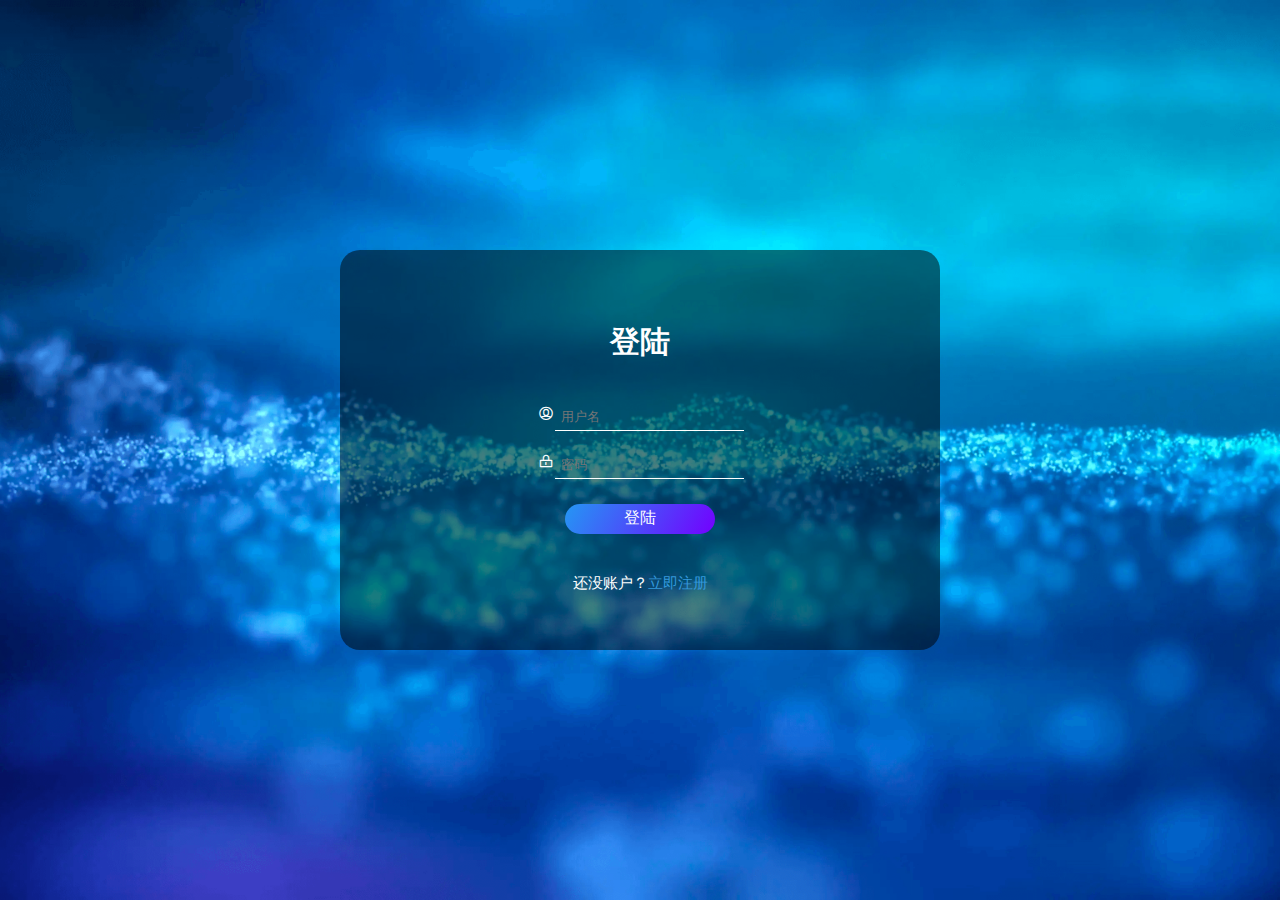
==== commit be08e6f2: "Revert "开发2"" ====
--- a/index.html
+++ b/index.html
@@ -5,444 +5,41 @@
     <meta charset="UTF-8">
     <meta http-equiv="X-UA-Compatible" content="IE=edge">
     <meta name="viewport" content="width=device-width, initial-scale=1.0">
-    <title>财务管理系统</title>
-    <!-- 导入字体图标 -->
-    <!-- <link rel="stylesheet" href="./font_mw3z7ts489g/iconfont.css"> -->
+    <title>登陆系统</title>
 
-    <style>
-        * {
-            margin: 0;
-            padding: 0;
-            box-sizing: border-box;
-            /* 字体无法选中 */
-            user-select: none;
-        }
-
-        body {
-            width: 100%;
-            height: 100vh;
-            display: flex;
-            justify-content: center;
-            align-items: center;
-            font-size: 12px;
-            background-color: #ecf0f3;
-            color: #a0a5a8;
-        }
-
-        .shell {
-            position: relative;
-            width: 1000px;
-            min-width: 1000px;
-            min-height: 600px;
-            height: 600px;
-            padding: 25px;
-            background-color: #ecf0f3;
-            box-shadow: 10px 10px 10px #d1d9e6, -10px -10px 10px #f9f9f9;
-            border-radius: 12px;
-            overflow: hidden;
-        }
-
-        /* 设置响应式 */
-        @media (max-width: 1200px) {
-            .shell {
-                transform: scale(0.7);
-            }
-        }
-
-        @media (max-width: 1000px) {
-            .shell {
-                transform: scale(0.6);
-            }
-        }
-
-        @media (max-width: 800px) {
-            .shell {
-                transform: scale(0.5);
-            }
-        }
-
-        @media (max-width: 600px) {
-            .shell {
-                transform: scale(0.4);
-            }
-        }
-
-        .container {
-            display: flex;
-            justify-content: center;
-            align-items: center;
-            position: absolute;
-            top: 0;
-            width: 600px;
-            height: 100%;
-            padding: 25px;
-            background-color: #ecf0f3;
-            transition: 1.25s;
-        }
-
-        .form {
-            display: flex;
-            justify-content: center;
-            align-items: center;
-            flex-direction: column;
-            width: 100%;
-            height: 100%;
-        }
-
-        .iconfont {
-            margin: 0 5px;
-            border: rgba(0, 0, 0, 0.5) 2px solid;
-            border-radius: 50%;
-            font-size: 25px;
-            padding: 3px;
-            opacity: 0.5;
-            transition: 0.1s;
-        }
-
-        .iconfont:hover {
-            opacity: 1;
-            transition: 0.15s;
-            cursor: pointer;
-        }
-
-        .form_input {
-            width: 350px;
-            height: 40px;
-            margin: 4px 0;
-            padding-left: 25px;
-            font-size: 13px;
-            letter-spacing: 0.15px;
-            border: none;
-            outline: none;
-            background-color: #ecf0f3;
-            transition: 0.25s ease;
-            border-radius: 8px;
-            box-shadow: inset 2px 2px 4px #d1d9e6, inset -2px -2px 4px #f9f9f9;
-        }
-
-        .form_input:focus {
-            box-shadow: inset 4px 4px 4px #d1d9e6, inset -4px -4px 4px #f9f9f9;
-        }
-
-        .form_span {
-            margin-top: 30px;
-            margin-bottom: 12px;
-        }
-
-        .form_link {
-            color: #181818;
-            font-size: 15px;
-            margin-top: 25px;
-            border-bottom: 1px solid #a0a5a8;
-            line-height: 2;
-        }
-
-        .title {
-            font-size: 34px;
-            font-weight: 700;
-            line-height: 3;
-            color: #181818;
-            letter-spacing: 10px;
-        }
-
-        .description {
-            font-size: 14px;
-            letter-spacing: 0.25px;
-            text-align: center;
-            line-height: 1.6;
-        }
-
-        .button {
-            width: 180px;
-            height: 50px;
-            border-radius: 25px;
-            margin-top: 50px;
-            font-weight: 700;
-            font-size: 14px;
-            letter-spacing: 1.15px;
-            background-color: #4B70E2;
-            color: #f9f9f9;
-            box-shadow: 8px 8px 16px #d1d9e6, -8px -8px 16px #f9f9f9;
-            border: none;
-            outline: none;
-        }
-
-        .a-container {
-            z-index: 100;
-            left: calc(100% - 600px);
-        }
-
-        .b-container {
-            left: calc(100% - 600px);
-            z-index: 0;
-        }
-
-        .switch {
-            display: flex;
-            justify-content: center;
-            align-items: center;
-            position: absolute;
-            top: 0;
-            left: 0;
-            height: 100%;
-            width: 400px;
-            padding: 50px;
-            z-index: 200;
-            transition: 1.25s;
-            background-color: #ecf0f3;
-            overflow: hidden;
-            box-shadow: 4px 4px 10px #d1d9e6, -4px -4px 10px #d1d9e6;
-        }
-
-        .switch_circle {
-            position: absolute;
-            width: 500px;
-            height: 500px;
-            border-radius: 50%;
-            background-color: #ecf0f3;
-            box-shadow: inset 8px 8px 12px #b8bec7, inset -8px -8px 12px #fff;
-            bottom: -60%;
-            left: -60%;
-            transition: 1.25s;
-        }
-
-        .switch_circle-t {
-            top: -30%;
-            left: 60%;
-            width: 300px;
-            height: 300px;
-        }
-
-        .switch_container {
-            display: flex;
-            justify-content: center;
-            align-items: center;
-            flex-direction: column;
-            position: absolute;
-            width: 400px;
-            padding: 50px 55px;
-            transition: 1.25s;
-        }
-
-        .switch_button {
-            cursor: pointer;
-        }
-
-        .switch_button:hover,
-        .submit:hover {
-            box-shadow: 6px 6px 10px #d1d9e6, -6px -6px 10px #f9f9f9;
-            transform: scale(0.985);
-            transition: 0.25s;
-        }
-
-        .switch_button:active,
-        .switch_button:focus {
-            box-shadow: 2px 2px 6px #d1d9e6, -2px -2px 6px #f9f9f9;
-            transform: scale(0.97);
-            transition: 0.25s;
-        }
-
-        .is-txr {
-            left: calc(100% - 400px);
-            transition: 1.25s;
-            transform-origin: left;
-        }
-
-        .is-txl {
-            left: 0;
-            transition: 1.25s;
-            transform-origin: right;
-        }
-
-        .is-z {
-            z-index: 200;
-            transition: 1.25s;
-        }
-
-        .is-hidden {
-            visibility: hidden;
-            opacity: 0;
-            position: absolute;
-            transition: 1.25s;
-        }
-
-        .is-gx {
-            animation: is-gx 1.25s;
-        }
-
-        @keyframes is-gx {
-
-            0%,
-            10%,
-            100% {
-                width: 400px;
-            }
-
-            30%,
-            50% {
-                width: 500px;
-            }
-        }
-    </style>
+    <link rel="stylesheet" href="./css/iconfont.css">
+    <link rel="stylesheet" href="./css/index.css">
 
     <script src="./js/vue.js"></script>
     <script src="./js/axios-0.18.0.js"></script>
-    <script src="element-ui/lib/index.js"></script>
-    <link rel="stylesheet" href="element-ui/lib/theme-chalk/index.css">
-
 </head>
 
 <body>
-    <div class="shell" id="login-vue">
-        <div class="container a-container" id="a-container">
-            <form action="" method="" class="form" id="a-form">
-                <h2 class="form_title title">创建账号</h2>
-                <input type="text" class="form_input" placeholder="账号" v-model="accountInfo.account">
-                <input type="text" class="form_input" placeholder="密码" v-model="accountInfo.password">
-                <button class="form_button button submit" @click="register()">注册</button>
-            </form>
-        </div>
 
-        <div class="container b-container" id="b-container">
-            <form action="" method="" class="form" id="b-form">
-                <h2 class="form_title title">登入账号</h2>
-                <input type="text" class="form_input" placeholder="账号" v-model="accountInfo.account">
-                <input type="text" class="form_input" placeholder="密码" v-model="accountInfo.password">
-                <a class="form_link">忘记密码？</a>
-                <button class="form_button button submit" @click="login_check()">登陆</button>
-            </form>
-        </div>
-
-        <div class="switch" id="switch-cnt">
-            <div class="switch_circle"></div>
-            <div class="switch_circle switch_circle-t"></div>
-            <div class="switch_container" id="switch-c1">
-                <h2 class="switch_title title" style="letter-spacing: 0;">Welcome Back！</h2>
-                <p class="switch_description description">已经有账号了嘛，去登入账号来进入奇妙世界吧！！！</p>
-                <button class="switch_button button switch-btn">去登陆</button>
+    <div class="login-box" id="login-vue">
+        <h1>登陆</h1>
+        <div class="input-box">
+            <div class="input-text">
+                <span class='iconfont icon-mine'></span>
+                <input type="text" placeholder="用户名">
+            </div>
+            <div class="input-text">
+                <span class='iconfont icon-lock'></span>
+                <input type="password" placeholder="密码">
+            </div>
+            <div class="input-btn" @click="login_check()">
+                登陆
             </div>
 
-            <div class="switch_container is-hidden" id="switch-c2">
-                <h2 class="switch_title title" style="letter-spacing: 0;">Hello Friend！</h2>
-                <p class="switch_description description">去注册一个账号，成为尊贵的粉丝会员，让我们踏入奇妙的旅途！</p>
-                <button class="switch_button button switch-btn">去注册</button>
+            <div class="sign-up">
+                还没账户？<a href="#">立即注册</a>
             </div>
         </div>
     </div>
-</body>
-
-</html>
-<script>
-
-    new Vue({
-        el: "#login-vue",
-        data: {
-            accountInfo: {
-                account: '',
-                password: ''
-            },
-
-        },
-        methods: {
-            //注册
-            register() {
-                axios({
-                    url: 'http://127.0.0.1:8080/system/FamilyAccounts/register',
-                    params: {
-                        account: this.accountInfo.account,
-                        password: this.accountInfo.password
-                    }
-                }).then((res) => {
-                    console.log(res);
-                    if (res.data.flag == true) {
-                        this.$message.success("注册成功");
-                        // //保存token
-                        sessionStorage.setItem("cwgl_token", res.data.data);
-                        document.location.href = './main.html'
-                    } else {
-                        this.$message.error("注册失败");
-                    }
-                })
-            },
-            //点击登陆按钮，发送请求判断是否登陆成功
-            login_check() {
-                axios({
-                    url: 'http://127.0.0.1:8080/system/FamilyAccounts/login',
-                    params: {
-                        account: this.accountInfo.account,
-                        password: this.accountInfo.password
-                    }
-                }).then((res) => {
-                    console.log(res);
-                    if (res.data.flag == true) {
-                        // this.$message.success("登陆成功" + res.data.data);
-                        // //保存token
-                        sessionStorage.setItem("cwgl_token", res.data.data);
-                        document.location.href = './main.html'
-                    } else {
-                        this.$message.error("登陆失败");
-                    }
-                })
-            },
-        },
-        mounted() {
-
-            let switchCtn = document.querySelector("#switch-cnt");
-            let switchC1 = document.querySelector("#switch-c1");
-            let switchC2 = document.querySelector("#switch-c2");
-            let switchCircle = document.querySelectorAll(".switch_circle");
-            let switchBtn = document.querySelectorAll(".switch-btn");
-            let aContainer = document.querySelector("#a-container");
-            let bContainer = document.querySelector("#b-container");
-            let allButtons = document.querySelectorAll(".submit");
-
-            let getButtons = (e) => e.preventDefault()
-            let changeForm = (e) => {
-                // 修改类名
-                switchCtn.classList.add("is-gx");
-                setTimeout(function () {
-                    switchCtn.classList.remove("is-gx");
-                }, 1500)
-                switchCtn.classList.toggle("is-txr");
-                switchCircle[0].classList.toggle("is-txr");
-                switchCircle[1].classList.toggle("is-txr");
-
-                switchC1.classList.toggle("is-hidden");
-                switchC2.classList.toggle("is-hidden");
-                aContainer.classList.toggle("is-txl");
-                bContainer.classList.toggle("is-txl");
-                bContainer.classList.toggle("is-z");
-            }
-            // 点击切换
-            let shell = (e) => {
-                for (var i = 0; i < allButtons.length; i++)
-                    allButtons[i].addEventListener("click", getButtons);
-                for (var i = 0; i < switchBtn.length; i++)
-                    switchBtn[i].addEventListener("click", changeForm)
-            }
-            window.addEventListener("load", shell);
-
-            axios.defaults.withCredentials = true;
-            //每次请求携带token
-            let token = sessionStorage.getItem("cwgl_token")
-            axios.interceptors.request.use(
-                config => {
-                    if (token) config.headers['authorization'] = token
-                    return config
-                },
-                error => {
-                    console.log(error)
-                    return Promise.reject(error)
-                }
-            )
-        }
-
-    })
 
 
-
-</script>
-
 </body>
+<!--vue内容-->
+<script src="./js/index.js"></script>
 
 </html>--- a/css/iconfont.css
+++ b/css/iconfont.css
@@ -0,0 +1,736 @@
+@font-face {font-family: "iconfont";
+    src: url('iconfont.eot?t=1606563658079'); /* IE9 */
+    src: url('iconfont.eot?t=1606563658079#iefix') format('embedded-opentype'), /* IE6-IE8 */
+    url('[data-uri]') format('woff2'),
+    url('iconfont.woff?t=1606563658079') format('woff'),
+    url('iconfont.ttf?t=1606563658079') format('truetype'), /* chrome, firefox, opera, Safari, Android, iOS 4.2+ */
+    url('iconfont.svg?t=1606563658079#iconfont') format('svg'); /* iOS 4.1- */
+  }
+  
+  .iconfont {
+    font-family: "iconfont" !important;
+    font-size: 16px;
+    font-style: normal;
+    -webkit-font-smoothing: antialiased;
+    -moz-osx-font-smoothing: grayscale;
+  }
+  
+  .icon-coupons:before {
+    content: "\e6fb";
+  }
+  
+  .icon-createtask_fill:before {
+    content: "\e6fc";
+  }
+  
+  .icon-createtask:before {
+    content: "\e6fd";
+  }
+  
+  .icon-customerservice_fill:before {
+    content: "\e6fe";
+  }
+  
+  .icon-customerservice:before {
+    content: "\e6ff";
+  }
+  
+  .icon-delete_fill:before {
+    content: "\e700";
+  }
+  
+  .icon-delete:before {
+    content: "\e701";
+  }
+  
+  .icon-document:before {
+    content: "\e702";
+  }
+  
+  .icon-document_fill:before {
+    content: "\e703";
+  }
+  
+  .icon-dynamic_fill:before {
+    content: "\e704";
+  }
+  
+  .icon-dynamic:before {
+    content: "\e705";
+  }
+  
+  .icon-editor:before {
+    content: "\e706";
+  }
+  
+  .icon-eit:before {
+    content: "\e707";
+  }
+  
+  .icon-emoji_fill:before {
+    content: "\e708";
+  }
+  
+  .icon-emoji:before {
+    content: "\e709";
+  }
+  
+  .icon-empty:before {
+    content: "\e70a";
+  }
+  
+  .icon-empty_fill:before {
+    content: "\e70b";
+  }
+  
+  .icon-enter:before {
+    content: "\e70c";
+  }
+  
+  .icon-enterinto:before {
+    content: "\e70d";
+  }
+  
+  .icon-enterinto_fill:before {
+    content: "\e70e";
+  }
+  
+  .icon-feedback_fill:before {
+    content: "\e70f";
+  }
+  
+  .icon-feedback:before {
+    content: "\e710";
+  }
+  
+  .icon-flag_fill:before {
+    content: "\e711";
+  }
+  
+  .icon-flag:before {
+    content: "\e712";
+  }
+  
+  .icon-flashlight:before {
+    content: "\e713";
+  }
+  
+  .icon-flashlight_fill:before {
+    content: "\e714";
+  }
+  
+  .icon-flip:before {
+    content: "\e715";
+  }
+  
+  .icon-flip_fill:before {
+    content: "\e716";
+  }
+  
+  .icon-fullscreen:before {
+    content: "\e717";
+  }
+  
+  .icon-group:before {
+    content: "\e718";
+  }
+  
+  .icon-group_fill:before {
+    content: "\e719";
+  }
+  
+  .icon-headlines_fill:before {
+    content: "\e71a";
+  }
+  
+  .icon-headlines:before {
+    content: "\e71b";
+  }
+  
+  .icon-homepage_fill:before {
+    content: "\e71c";
+  }
+  
+  .icon-homepage:before {
+    content: "\e71d";
+  }
+  
+  .icon-integral_fill:before {
+    content: "\e71e";
+  }
+  
+  .icon-integral:before {
+    content: "\e71f";
+  }
+  
+  .icon-interactive_fill:before {
+    content: "\e720";
+  }
+  
+  .icon-interactive:before {
+    content: "\e721";
+  }
+  
+  .icon-keyboard:before {
+    content: "\e722";
+  }
+  
+  .icon-label:before {
+    content: "\e723";
+  }
+  
+  .icon-label_fill:before {
+    content: "\e724";
+  }
+  
+  .icon-like_fill:before {
+    content: "\e725";
+  }
+  
+  .icon-like:before {
+    content: "\e726";
+  }
+  
+  .icon-live_fill:before {
+    content: "\e727";
+  }
+  
+  .icon-live:before {
+    content: "\e728";
+  }
+  
+  .icon-lock_fill:before {
+    content: "\e729";
+  }
+  
+  .icon-lock:before {
+    content: "\e72a";
+  }
+  
+  .icon-mail:before {
+    content: "\e72b";
+  }
+  
+  .icon-mail_fill:before {
+    content: "\e72c";
+  }
+  
+  .icon-manage_fill:before {
+    content: "\e72d";
+  }
+  
+  .icon-manage:before {
+    content: "\e72e";
+  }
+  
+  .icon-message:before {
+    content: "\e72f";
+  }
+  
+  .icon-message_fill:before {
+    content: "\e730";
+  }
+  
+  .icon-mine:before {
+    content: "\e731";
+  }
+  
+  .icon-mine_fill:before {
+    content: "\e732";
+  }
+  
+  .icon-mobilephone_fill:before {
+    content: "\e733";
+  }
+  
+  .icon-mobilephone:before {
+    content: "\e734";
+  }
+  
+  .icon-more:before {
+    content: "\e735";
+  }
+  
+  .icon-narrow:before {
+    content: "\e736";
+  }
+  
+  .icon-offline_fill:before {
+    content: "\e737";
+  }
+  
+  .icon-offline:before {
+    content: "\e738";
+  }
+  
+  .icon-order_fill:before {
+    content: "\e739";
+  }
+  
+  .icon-order:before {
+    content: "\e73a";
+  }
+  
+  .icon-other:before {
+    content: "\e73b";
+  }
+  
+  .icon-people_fill:before {
+    content: "\e73c";
+  }
+  
+  .icon-people:before {
+    content: "\e73d";
+  }
+  
+  .icon-picture_fill:before {
+    content: "\e73e";
+  }
+  
+  .icon-picture:before {
+    content: "\e73f";
+  }
+  
+  .icon-play:before {
+    content: "\e740";
+  }
+  
+  .icon-play_fill:before {
+    content: "\e741";
+  }
+  
+  .icon-playon_fill:before {
+    content: "\e742";
+  }
+  
+  .icon-playon:before {
+    content: "\e743";
+  }
+  
+  .icon-praise_fill:before {
+    content: "\e744";
+  }
+  
+  .icon-praise:before {
+    content: "\e745";
+  }
+  
+  .icon-prompt_fill:before {
+    content: "\e746";
+  }
+  
+  .icon-prompt:before {
+    content: "\e747";
+  }
+  
+  .icon-qrcode_fill:before {
+    content: "\e748";
+  }
+  
+  .icon-qrcode:before {
+    content: "\e749";
+  }
+  
+  .icon-redpacket_fill:before {
+    content: "\e74a";
+  }
+  
+  .icon-redpacket:before {
+    content: "\e74b";
+  }
+  
+  .icon-refresh:before {
+    content: "\e74c";
+  }
+  
+  .icon-remind_fill:before {
+    content: "\e74d";
+  }
+  
+  .icon-remind:before {
+    content: "\e74e";
+  }
+  
+  .icon-return:before {
+    content: "\e74f";
+  }
+  
+  .icon-right:before {
+    content: "\e750";
+  }
+  
+  .icon-scan:before {
+    content: "\e751";
+  }
+  
+  .icon-select_fill:before {
+    content: "\e752";
+  }
+  
+  .icon-select:before {
+    content: "\e753";
+  }
+  
+  .icon-send:before {
+    content: "\e754";
+  }
+  
+  .icon-service_fill:before {
+    content: "\e755";
+  }
+  
+  .icon-service:before {
+    content: "\e756";
+  }
+  
+  .icon-setup_fill:before {
+    content: "\e757";
+  }
+  
+  .icon-setup:before {
+    content: "\e758";
+  }
+  
+  .icon-share_fill:before {
+    content: "\e759";
+  }
+  
+  .icon-share:before {
+    content: "\e75a";
+  }
+  
+  .icon-shielding_fill:before {
+    content: "\e75b";
+  }
+  
+  .icon-shielding:before {
+    content: "\e75c";
+  }
+  
+  .icon-smallscreen_fill:before {
+    content: "\e75d";
+  }
+  
+  .icon-smallscreen:before {
+    content: "\e75e";
+  }
+  
+  .icon-stealth_fill:before {
+    content: "\e75f";
+  }
+  
+  .icon-stealth:before {
+    content: "\e760";
+  }
+  
+  .icon-success_fill:before {
+    content: "\e761";
+  }
+  
+  .icon-success:before {
+    content: "\e762";
+  }
+  
+  .icon-suspend:before {
+    content: "\e763";
+  }
+  
+  .icon-switch:before {
+    content: "\e764";
+  }
+  
+  .icon-systemprompt_fill:before {
+    content: "\e765";
+  }
+  
+  .icon-systemprompt:before {
+    content: "\e766";
+  }
+  
+  .icon-tailor:before {
+    content: "\e767";
+  }
+  
+  .icon-task:before {
+    content: "\e768";
+  }
+  
+  .icon-task_fill:before {
+    content: "\e769";
+  }
+  
+  .icon-tasklist_fill:before {
+    content: "\e76a";
+  }
+  
+  .icon-tasklist:before {
+    content: "\e76b";
+  }
+  
+  .icon-text:before {
+    content: "\e76c";
+  }
+  
+  .icon-time_fill:before {
+    content: "\e76d";
+  }
+  
+  .icon-time:before {
+    content: "\e76e";
+  }
+  
+  .icon-translation_fill:before {
+    content: "\e76f";
+  }
+  
+  .icon-translation:before {
+    content: "\e770";
+  }
+  
+  .icon-trash:before {
+    content: "\e771";
+  }
+  
+  .icon-trash_fill:before {
+    content: "\e772";
+  }
+  
+  .icon-undo:before {
+    content: "\e773";
+  }
+  
+  .icon-unlock_fill:before {
+    content: "\e774";
+  }
+  
+  .icon-unlock:before {
+    content: "\e775";
+  }
+  
+  .icon-video:before {
+    content: "\e776";
+  }
+  
+  .icon-video_fill:before {
+    content: "\e777";
+  }
+  
+  .icon-warning_fill:before {
+    content: "\e778";
+  }
+  
+  .icon-warning:before {
+    content: "\e779";
+  }
+  
+  .icon-workbench_fill:before {
+    content: "\e77a";
+  }
+  
+  .icon-workbench:before {
+    content: "\e77b";
+  }
+  
+  .icon-search:before {
+    content: "\e77c";
+  }
+  
+  .icon-searchfill:before {
+    content: "\e77d";
+  }
+  
+  .icon-qianniu:before {
+    content: "\e77e";
+  }
+  
+  .icon-publishgoods_fill:before {
+    content: "\e77f";
+  }
+  
+  .icon-shop_fill:before {
+    content: "\e780";
+  }
+  
+  .icon-transaction_fill:before {
+    content: "\e781";
+  }
+  
+  .icon-packup:before {
+    content: "\e782";
+  }
+  
+  .icon-unfold:before {
+    content: "\e783";
+  }
+  
+  .icon-wangwang:before {
+    content: "\e784";
+  }
+  
+  .icon-financial_fill:before {
+    content: "\e785";
+  }
+  
+  .icon-marketing_fill:before {
+    content: "\e786";
+  }
+  
+  .icon-shake:before {
+    content: "\e787";
+  }
+  
+  .icon-decoration_fill:before {
+    content: "\e788";
+  }
+  
+  .icon-budaidise:before {
+    content: "\e789";
+  }
+  
+  .icon-qianniudaidise:before {
+    content: "\e78a";
+  }
+  
+  .icon-questions:before {
+    content: "\e78b";
+  }
+  
+  .icon-supply:before {
+    content: "\e78c";
+  }
+  
+  .icon-tools:before {
+    content: "\e78d";
+  }
+  
+  .icon-int:before {
+    content: "\e78e";
+  }
+  
+  .icon-commodity:before {
+    content: "\e78f";
+  }
+  
+  .icon-zhtn:before {
+    content: "\e790";
+  }
+  
+  .icon-accessory:before {
+    content: "\e6dd";
+  }
+  
+  .icon-activity:before {
+    content: "\e6de";
+  }
+  
+  .icon-activity_fill:before {
+    content: "\e6df";
+  }
+  
+  .icon-add:before {
+    content: "\e6e0";
+  }
+  
+  .icon-addition_fill:before {
+    content: "\e6e1";
+  }
+  
+  .icon-addition:before {
+    content: "\e6e2";
+  }
+  
+  .icon-addpeople_fill:before {
+    content: "\e6e3";
+  }
+  
+  .icon-addpeople:before {
+    content: "\e6e4";
+  }
+  
+  .icon-addressbook_fill:before {
+    content: "\e6e5";
+  }
+  
+  .icon-addressbook:before {
+    content: "\e6e6";
+  }
+  
+  .icon-barrage_fill:before {
+    content: "\e6e7";
+  }
+  
+  .icon-barrage:before {
+    content: "\e6e8";
+  }
+  
+  .icon-browse_fill:before {
+    content: "\e6e9";
+  }
+  
+  .icon-browse:before {
+    content: "\e6ea";
+  }
+  
+  .icon-brush:before {
+    content: "\e6eb";
+  }
+  
+  .icon-brush_fill:before {
+    content: "\e6ec";
+  }
+  
+  .icon-businesscard_fill:before {
+    content: "\e6ed";
+  }
+  
+  .icon-businesscard:before {
+    content: "\e6ee";
+  }
+  
+  .icon-camera_fill:before {
+    content: "\e6ef";
+  }
+  
+  .icon-camera:before {
+    content: "\e6f0";
+  }
+  
+  .icon-clock_fill:before {
+    content: "\e6f1";
+  }
+  
+  .icon-clock:before {
+    content: "\e6f2";
+  }
+  
+  .icon-close:before {
+    content: "\e6f3";
+  }
+  
+  .icon-collection_fill:before {
+    content: "\e6f4";
+  }
+  
+  .icon-collection:before {
+    content: "\e6f5";
+  }
+  
+  .icon-computer_fill:before {
+    content: "\e6f6";
+  }
+  
+  .icon-computer:before {
+    content: "\e6f7";
+  }
+  
+  .icon-coordinates_fill:before {
+    content: "\e6f8";
+  }
+  
+  .icon-coordinates:before {
+    content: "\e6f9";
+  }
+  
+  .icon-coupons_fill:before {
+    content: "\e6fa";
+  }--- a/css/index.css
+++ b/css/index.css
@@ -0,0 +1,99 @@
+* {
+    padding: 0;
+    margin: 0;
+    box-sizing: border-box;
+}
+
+body {
+    display: flex;
+    justify-content: center;
+    align-items: center;
+    width: 100%;
+    min-height: 100vh;
+    background-image: url("../img/4.png");
+    background-repeat: no-repeat;
+    background-position: center;
+    background-size: cover;
+    overflow: hidden;
+}
+
+.login-box {
+    display: flex;
+    justify-content: center;
+    align-content: space-around;
+    flex-wrap: wrap;
+    width: 600px;
+    height: 400px;
+    background-color: rgba(0, 0, 0, .5);
+    border: 10px;
+    padding: 20px 50px;
+    border-radius: 20px;
+}
+
+.login-box h1 {
+    width: 100%;
+    display: flex;
+    justify-content: center;
+    color: #fff;
+    font-size: 30px;
+    margin-top: 50px;
+}
+
+.login-box .input-box {
+    display: flex;
+    flex-wrap: wrap;
+    justify-content: center;
+    align-items: center;
+    transform: translateY(-35px);
+    margin-top: 50px;
+}
+
+.login-box .input-box .input-text {
+    width: 100%;
+    display: flex;
+    justify-content: center;
+}
+
+.login-box .input-box .input-text span {
+    color: white;
+    font-size: 18px;
+    margin-top: 20px;
+}
+
+.login-box .input-box .input-text input {
+    border: 0;
+    padding: 6px;
+    border-bottom: 1px solid white;
+    background-color: #ffffff00;
+    color: #fff;
+    margin-top: 20px;
+}
+
+.login-box .input-box .input-btn {
+    display: flex;
+    justify-content: center;
+    align-items: center;
+    margin-top: 25px;
+    width: 150px;
+    height: 30px;
+    color: #fff;
+    background: linear-gradient(120deg, #2497f4 0%, #7300ff 100%);
+    border-radius: 25px;
+    cursor: pointer;
+}
+
+.login-box .input-box .sign-up {
+    width: 100%;
+    display: flex;
+    justify-content: center;
+    margin-top: 40px;
+    color: white;
+    font-size: 15px;
+    pointer-events: none;
+}
+
+.login-box .input-box .sign-up a {
+    color: #3498db;
+    text-decoration: none;
+    cursor: pointer;
+}